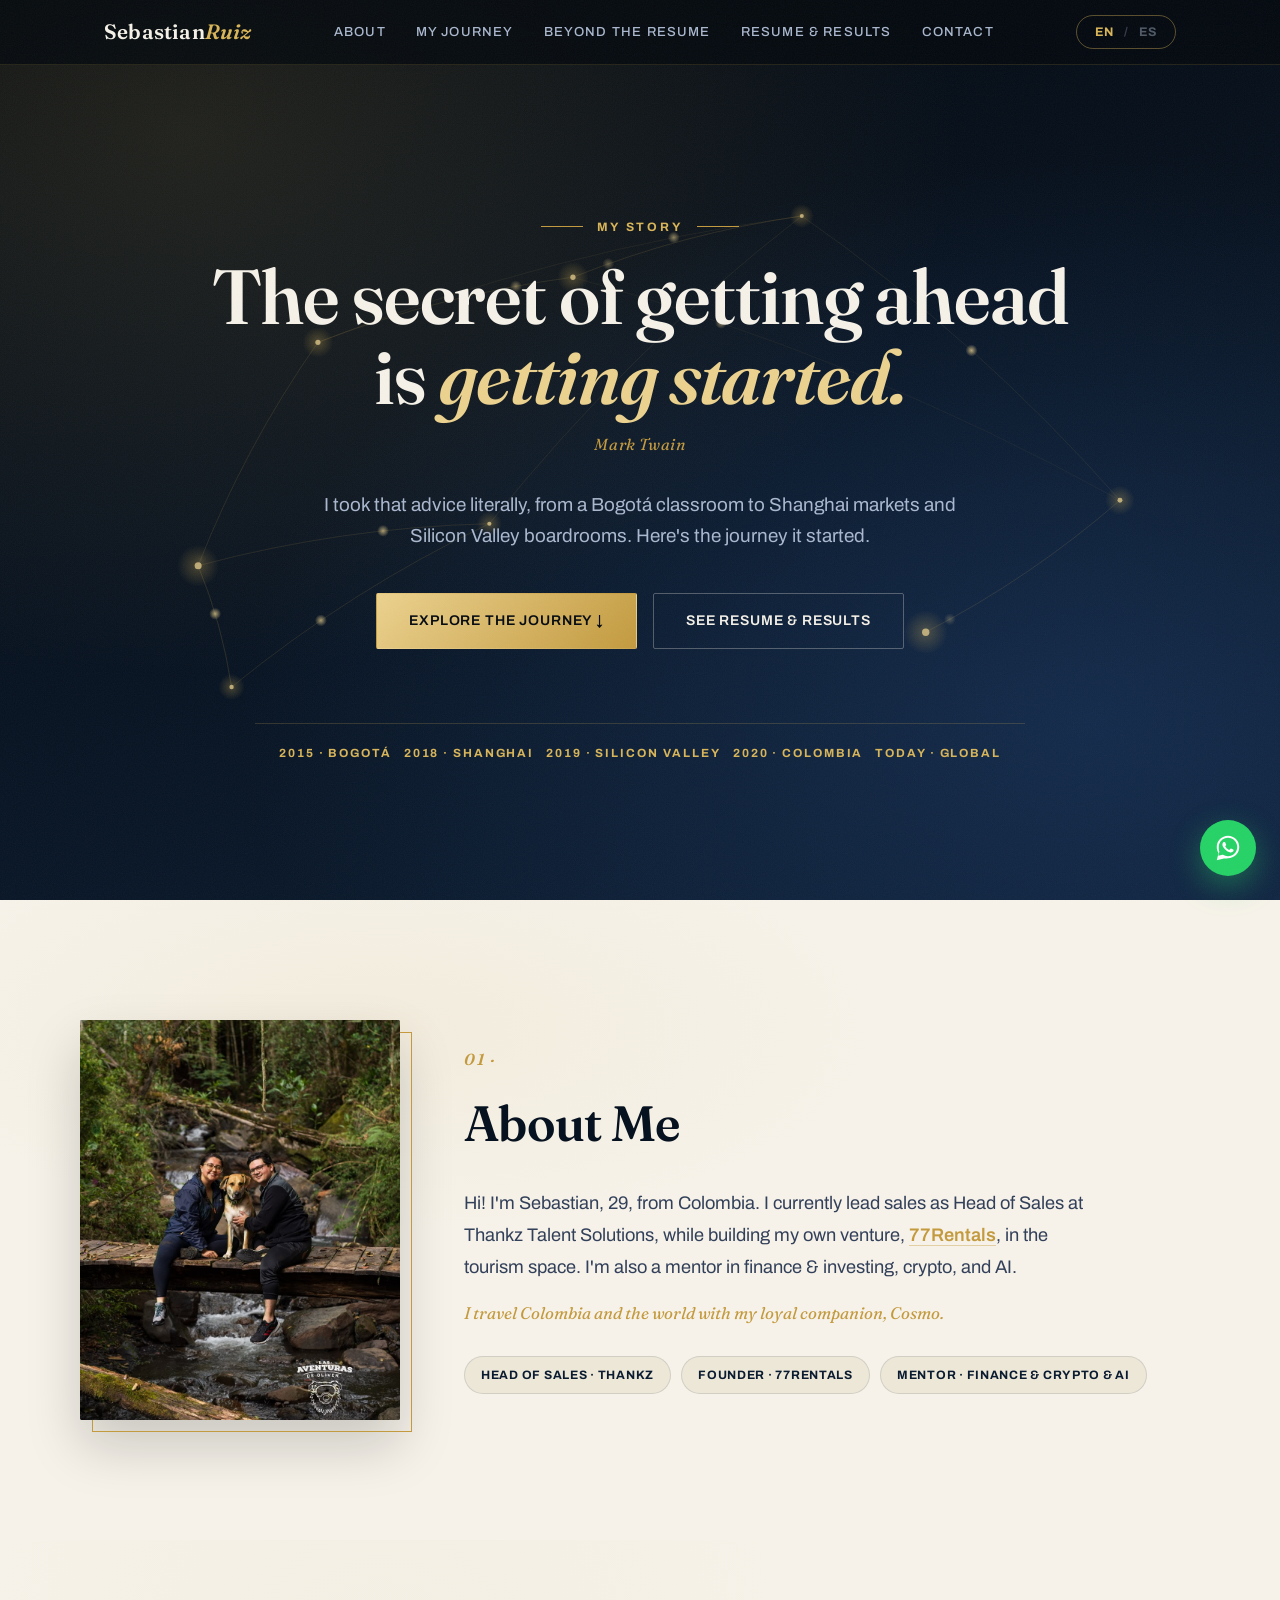
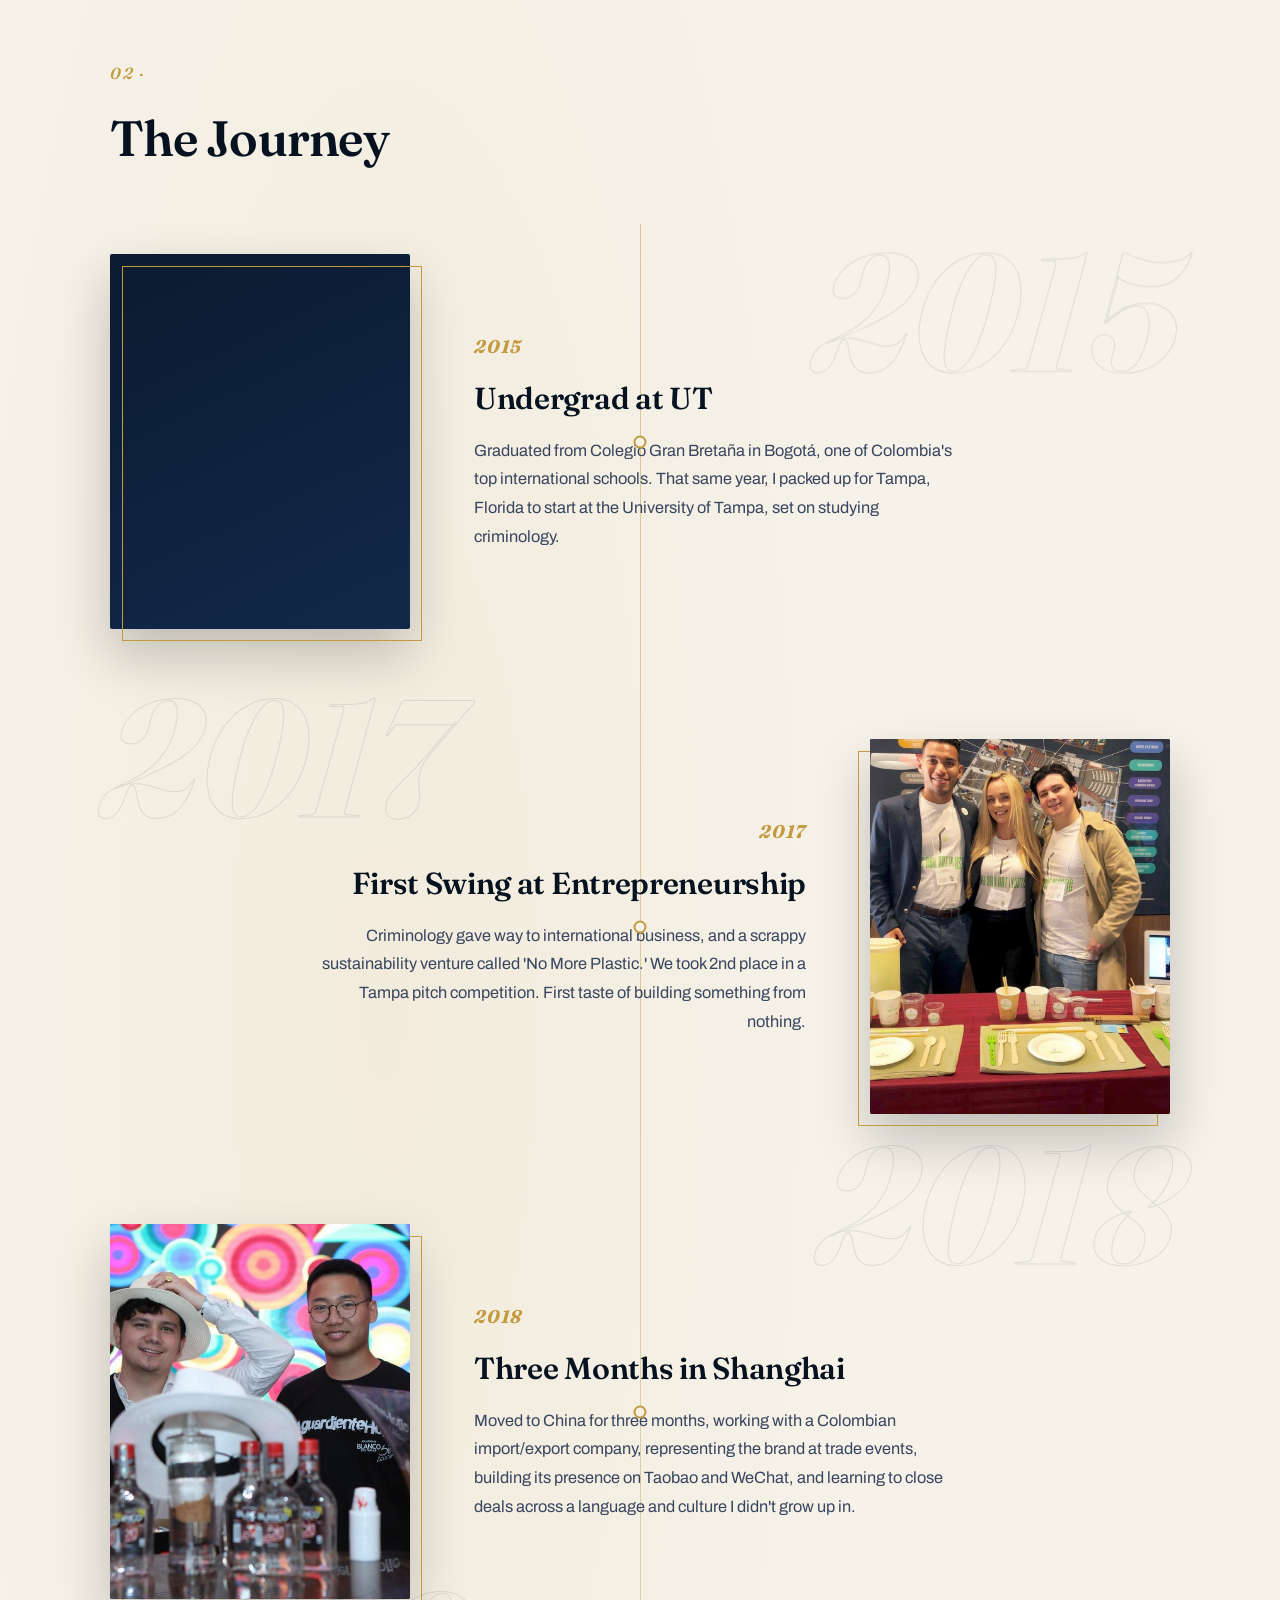
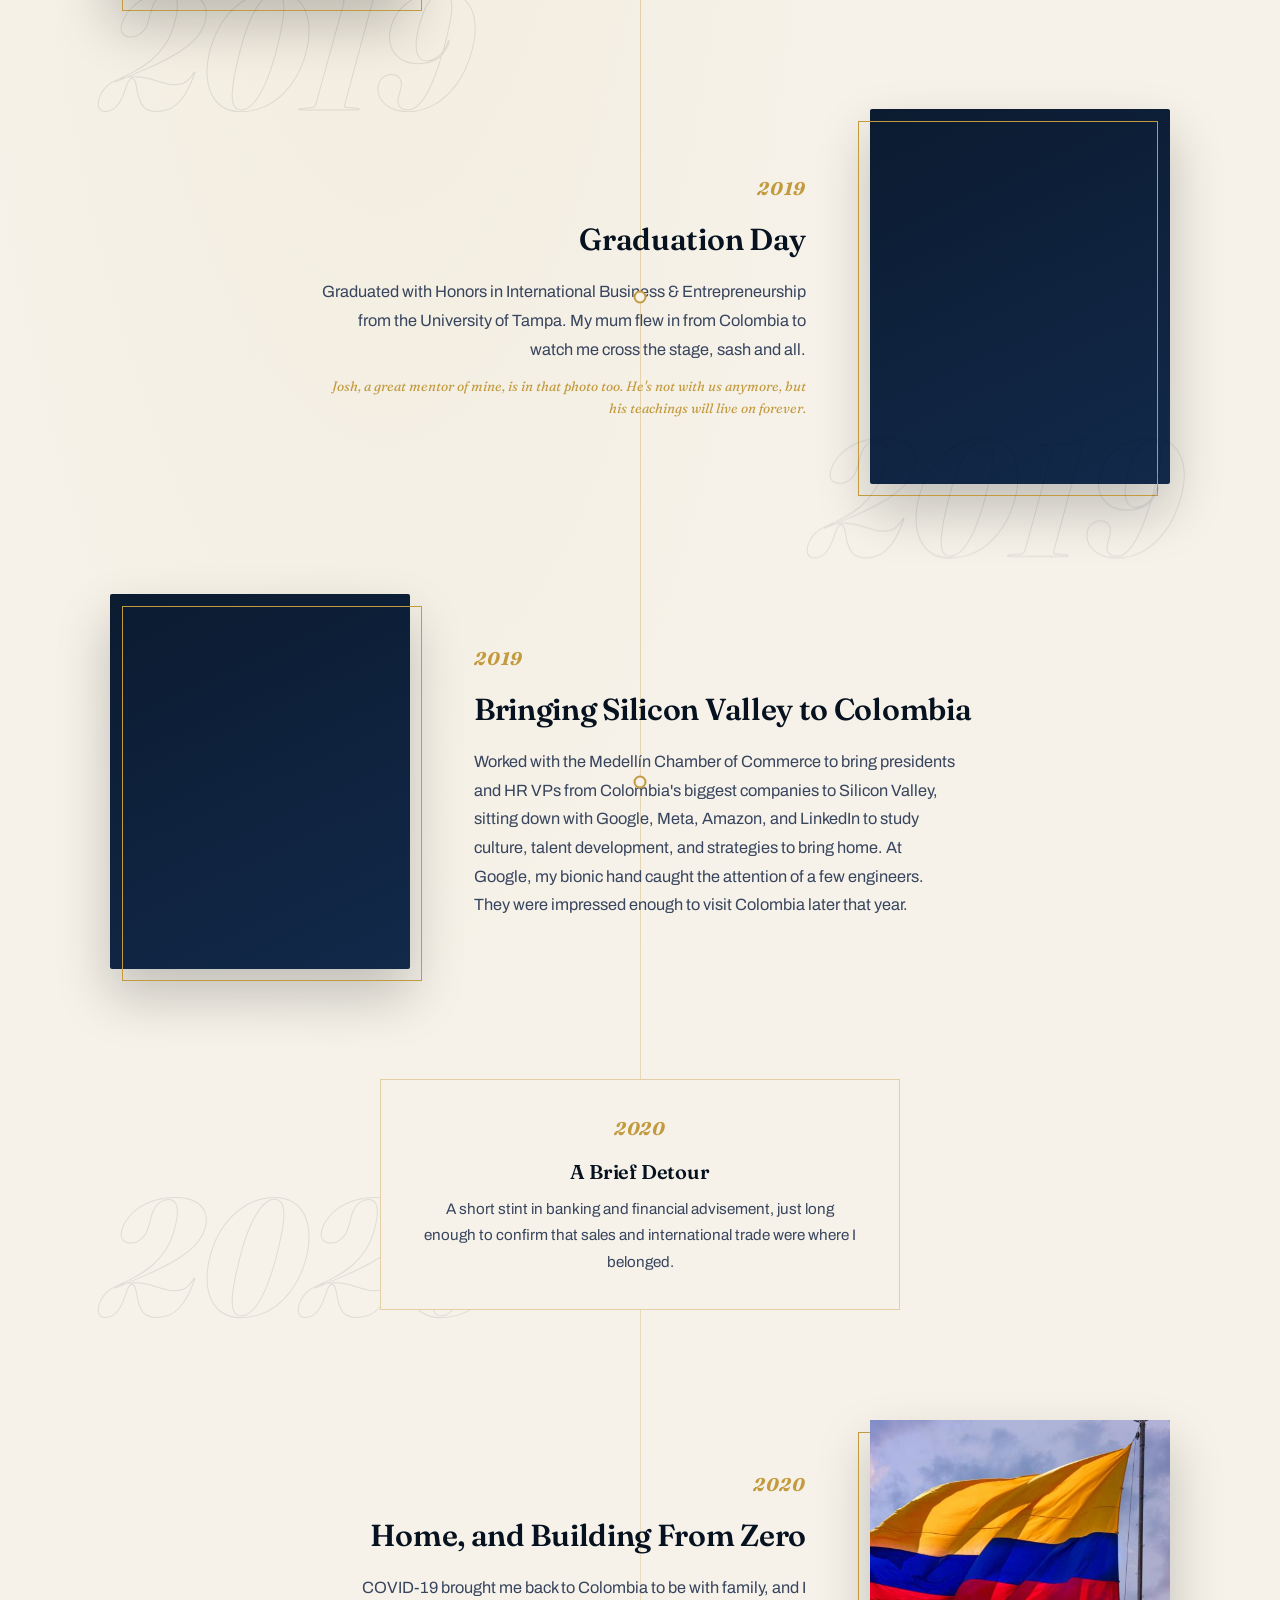
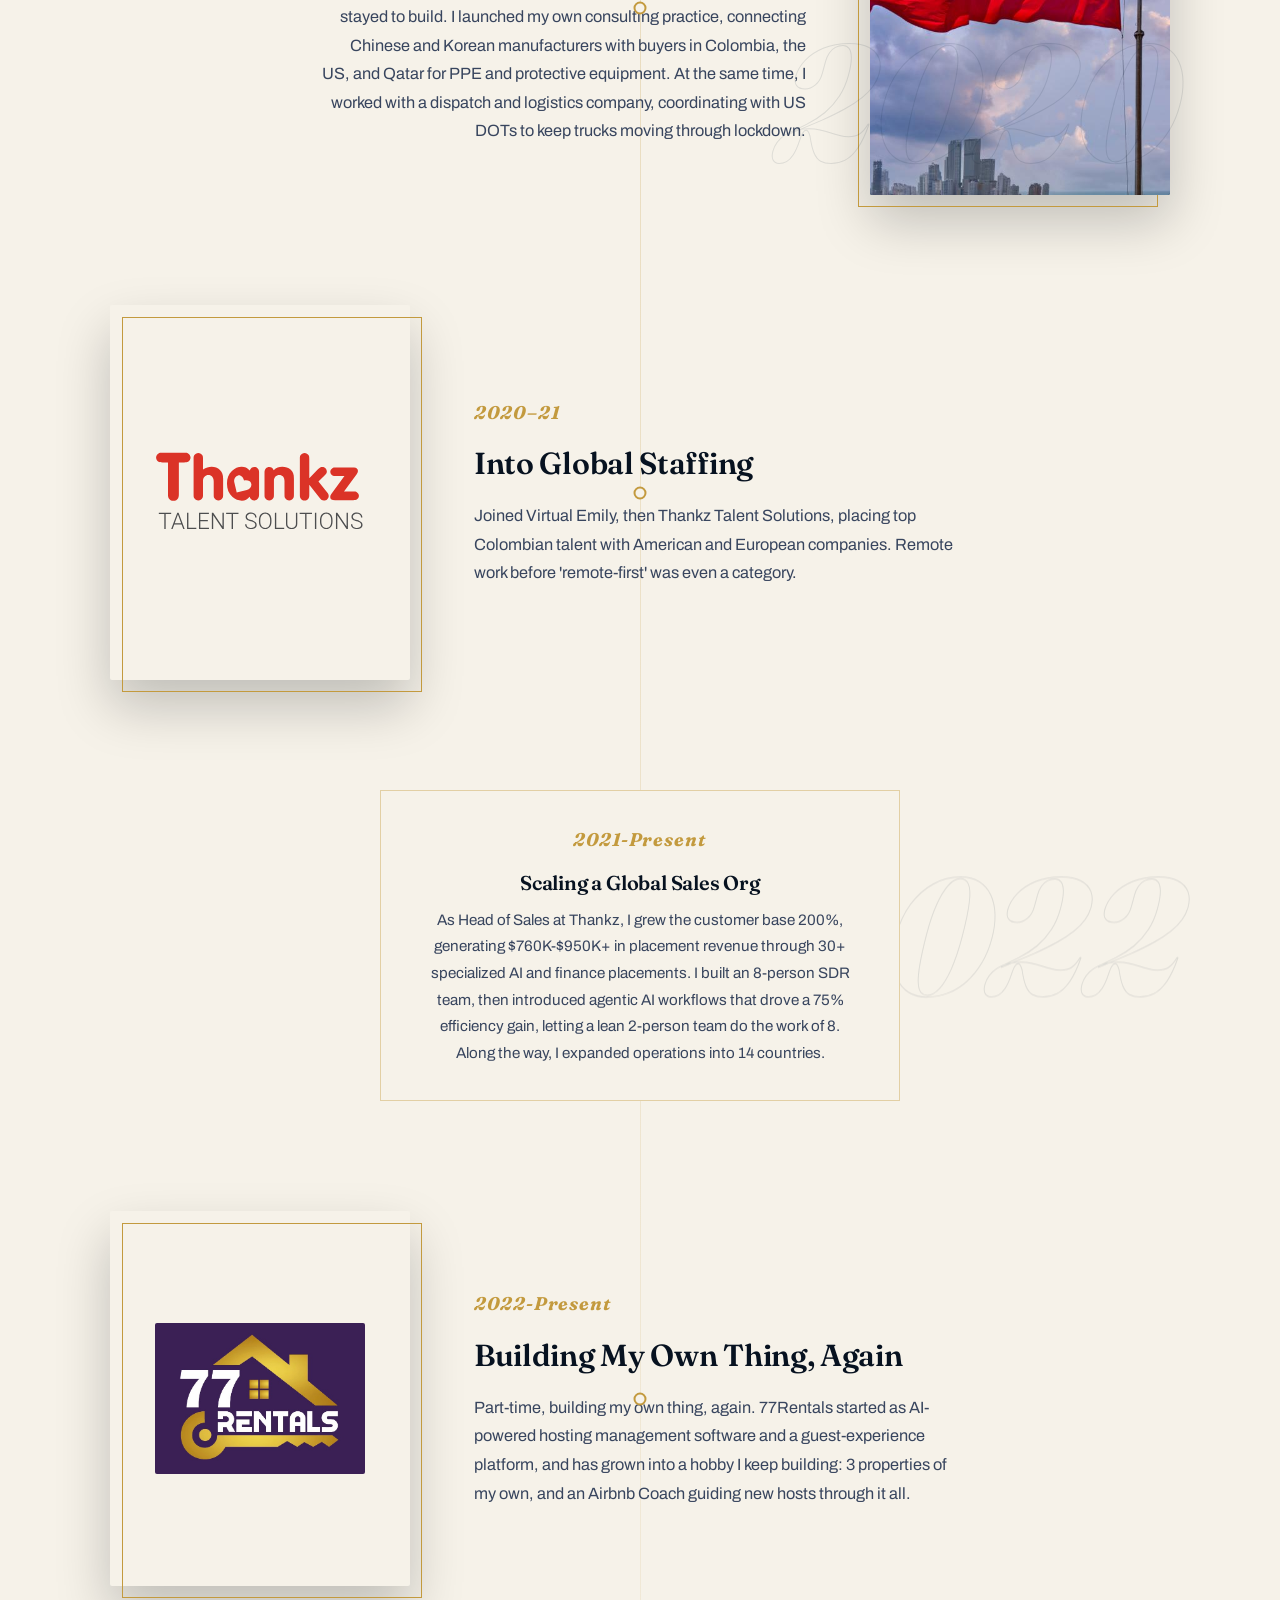
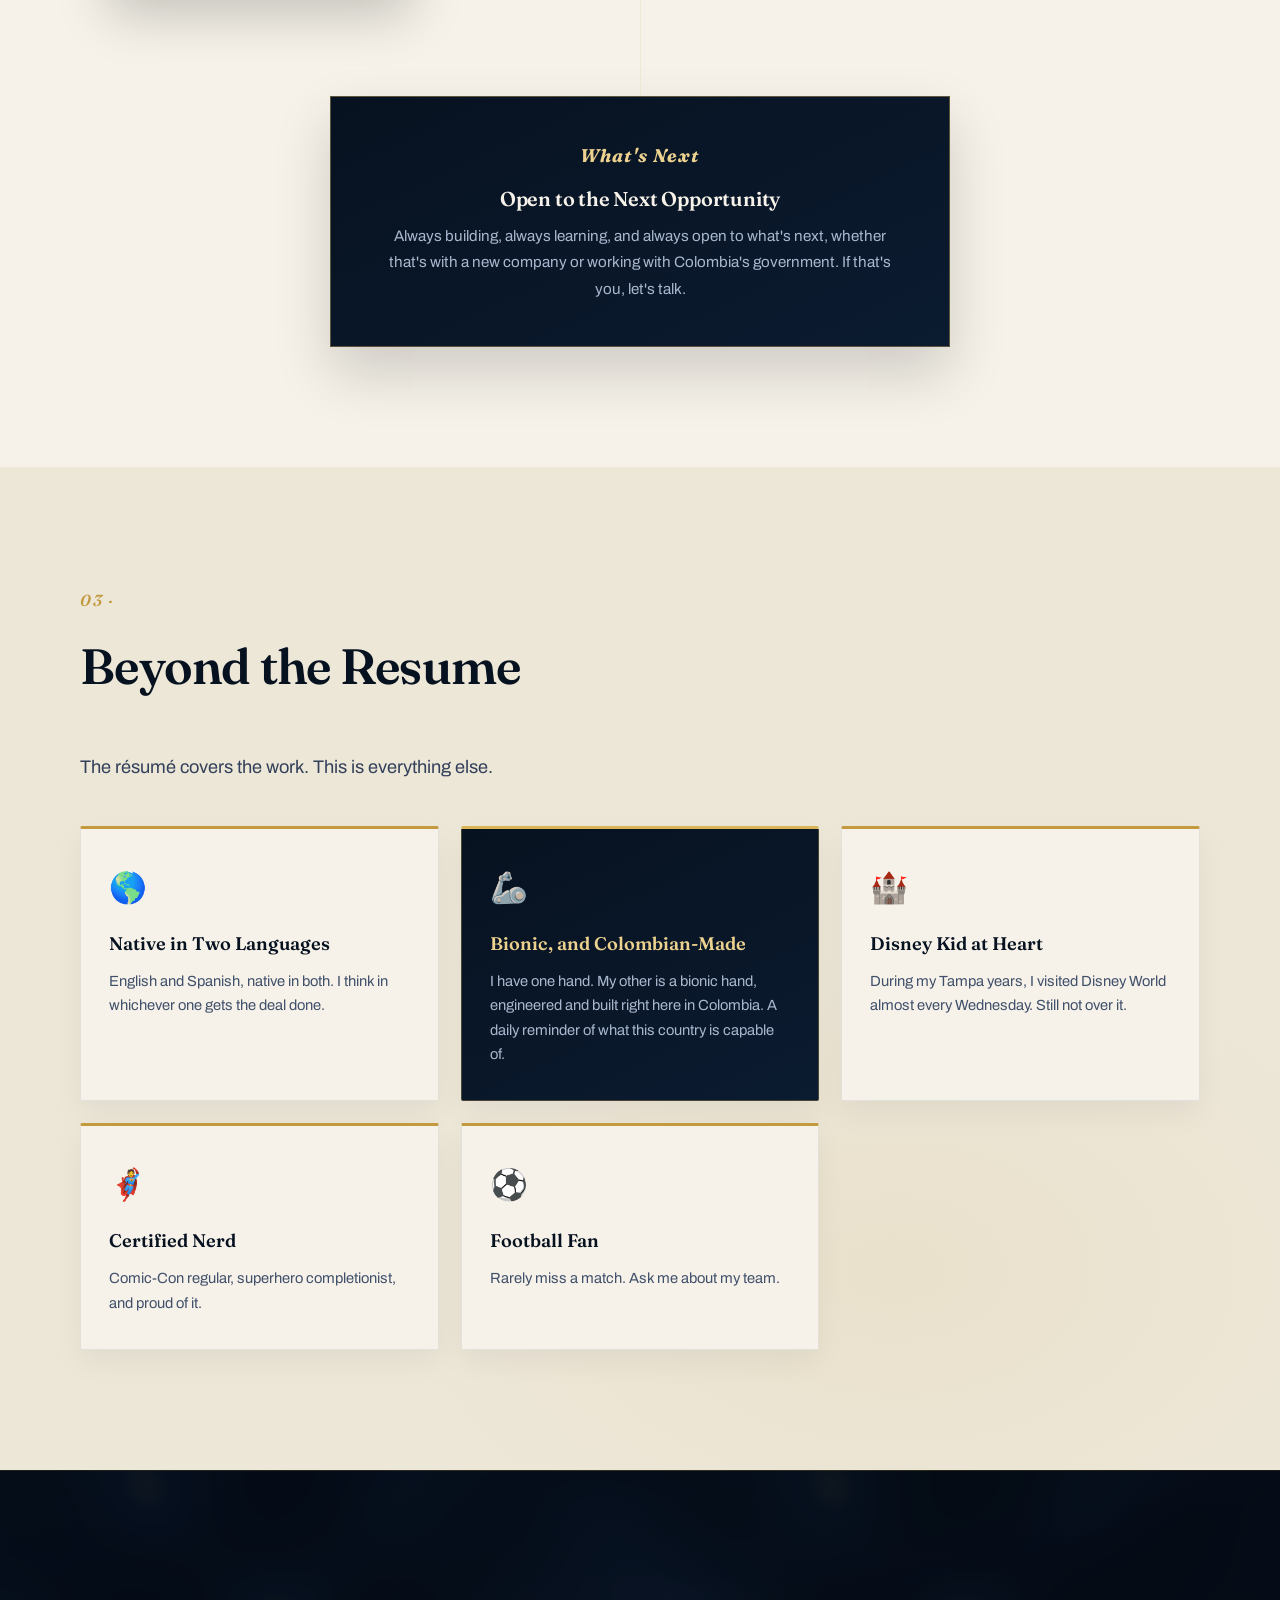
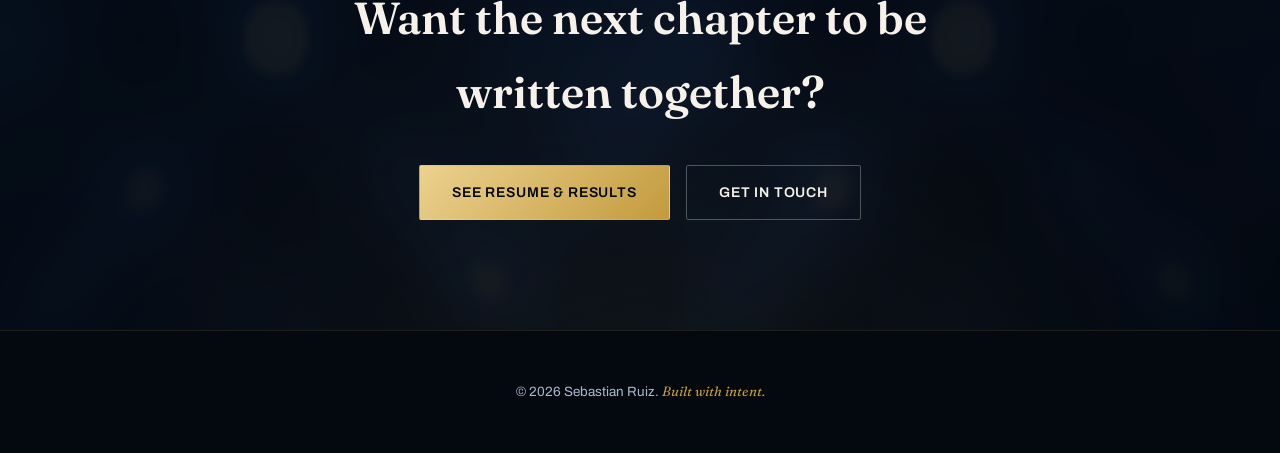
==== index.html @ 113acb45 "Initial commit: SebastianRuiz.com personal journey and CV site Bilingual (EN/ES) static site with a " ====
<!DOCTYPE html>
<html lang="en">
<head>
<meta charset="UTF-8">
<meta name="viewport" content="width=device-width, initial-scale=1.0">
<title>Sebastian Ruiz | My Journey: Bilingual Ops & Sales Director LATAM</title>
<meta name="description" content="From Bogotá to Shanghai to Silicon Valley: the personal and professional journey of Sebastian Ruiz, a bilingual (English/Spanish) sales and business development director based in Colombia. International trade consultant Colombia.">
<meta name="keywords" content="bilingual ops and sales director LATAM, international trade consultant Colombia, remote sales leader LATAM, business development director Colombia, Sebastian Ruiz journey">
<meta name="author" content="Sebastian Ruiz">
<link rel="canonical" href="https://sebastianruiz.com/">

<meta property="og:type" content="website">
<meta property="og:title" content="Sebastian Ruiz | My Journey">
<meta property="og:description" content="From a Bogotá classroom to Silicon Valley boardrooms. The story behind the resume.">
<meta property="og:url" content="https://sebastianruiz.com/">
<meta property="og:image" content="https://sebastianruiz.com/assets/og-image.jpg">
<meta name="twitter:card" content="summary_large_image">

<link rel="icon" type="image/svg+xml" href="assets/favicon.svg">
<link rel="preconnect" href="https://fonts.googleapis.com">
<link rel="preconnect" href="https://fonts.gstatic.com" crossorigin>
<link href="https://fonts.googleapis.com/css2?family=Archivo:wght@400;500;600;700&family=Fraunces:ital,opsz,wght@0,9..144,400..700;1,9..144,400..700&display=swap" rel="stylesheet">
<link rel="stylesheet" href="css/style.css">

<script type="application/ld+json">
{
  "@context": "https://schema.org",
  "@type": "Person",
  "name": "Sebastian Ruiz",
  "jobTitle": "Head of Sales / Bilingual Business Development Director",
  "url": "https://sebastianruiz.com",
  "email": "mailto:sebastianrmconsulting@gmail.com",
  "sameAs": ["https://www.linkedin.com/in/juansruiz11/"],
  "address": {"@type": "PostalAddress", "addressCountry": "Colombia"},
  "knowsLanguage": ["English", "Spanish"]
}
</script>
</head>
<body class="journey-page">

<!-- ===== NAV ===== -->
<header class="nav" id="nav">
  <div class="nav-inner">
    <a href="index.html" class="nav-logo">Sebastian<span>Ruiz</span></a>
    <nav class="nav-links" id="navLinks">
      <a href="#about" data-en="About" data-es="Sobre Mí">About</a>
      <a href="#journey" data-en="My Journey" data-es="Mi Historia">My Journey</a>
      <a href="#beyond" data-en="Beyond the Resume" data-es="Más Allá del CV">Beyond the Resume</a>
      <a href="resume.html" data-en="Resume &amp; Results" data-es="CV y Resultados">Resume &amp; Results</a>
      <a href="resume.html#contact" data-en="Contact" data-es="Contacto">Contact</a>
    </nav>
    <div class="nav-actions">
      <button class="lang-toggle" id="langToggle" aria-label="Toggle language">
        <span class="lang-option active" data-lang="en">EN</span>
        <span class="lang-sep">/</span>
        <span class="lang-option" data-lang="es">ES</span>
      </button>
      <button class="hamburger" id="hamburger" aria-label="Menu"><span></span><span></span><span></span></button>
    </div>
  </div>
</header>

<!-- ===== HERO ===== -->
<section class="journey-hero" id="top">
  <canvas id="heroCanvas" class="journey-hero-canvas" aria-hidden="true"></canvas>
  <div class="journey-hero-inner">
    <p class="eyebrow reveal" data-en="My Story" data-es="Mi Historia">My Story</p>
    <h1 class="reveal">
      <span data-en="The secret of getting ahead is &lt;em&gt;getting started.&lt;/em&gt;" data-es="El secreto para salir adelante es &lt;em&gt;empezar.&lt;/em&gt;">The secret of getting ahead is <em>getting started.</em></span>
    </h1>
    <p class="journey-hero-quote-attr reveal" data-en="Mark Twain" data-es="Mark Twain">Mark Twain</p>
    <p class="journey-hero-sub reveal" data-en="I took that advice literally, from a Bogotá classroom to Shanghai markets and Silicon Valley boardrooms. Here's the journey it started." data-es="Tomé ese consejo al pie de la letra, desde un salón de clases en Bogotá hasta los mercados de Shanghái y las salas de juntas en Silicon Valley. Esta es la historia que comenzó.">I took that advice literally, from a Bogotá classroom to Shanghai markets and Silicon Valley boardrooms. Here's the journey it started.</p>
    <div class="journey-hero-ctas reveal">
      <a href="#journey" class="btn btn-primary" data-en="Explore the Journey ↓" data-es="Explorar la Historia ↓">Explore the Journey ↓</a>
      <a href="resume.html" class="btn btn-outline" data-en="See Resume &amp; Results" data-es="Ver CV y Resultados">See Resume &amp; Results</a>
    </div>
  </div>
  <div class="journey-hero-strip reveal">
    <span>2015 · Bogotá</span><span>2018 · Shanghai</span><span>2019 · Silicon Valley</span><span>2020 · Colombia</span><span data-en="Today · Global" data-es="Hoy · Global">Today · Global</span>
  </div>
</section>

<!-- ===== ABOUT ===== -->
<section class="section about-section" id="about">
  <div class="section-inner about-inner">
    <div class="about-photo reveal">
      <img src="assets/seb-cosmo.jpg" alt="Sebastian and his dog Cosmo on a hike in Colombia" loading="lazy">
    </div>
    <div class="about-content reveal">
      <span class="section-num">01</span>
      <h2 data-en="About Me" data-es="Sobre Mí">About Me</h2>
      <p class="about-text" data-en="Hi! I'm Sebastian, 29, from Colombia. I currently lead sales as Head of Sales at Thankz Talent Solutions, while building my own venture, &lt;a href=&quot;https://www.77rentals.com&quot; target=&quot;_blank&quot; rel=&quot;noopener&quot; class=&quot;about-link&quot;&gt;77Rentals&lt;/a&gt;, in the tourism space. I'm also a mentor in finance &amp; investing, crypto, and AI." data-es="¡Hola! Soy Sebastian, 29 años, de Colombia. Actualmente lidero ventas como Head of Sales en Thankz Talent Solutions, mientras construyo mi propio emprendimiento, &lt;a href=&quot;https://www.77rentals.com&quot; target=&quot;_blank&quot; rel=&quot;noopener&quot; class=&quot;about-link&quot;&gt;77Rentals&lt;/a&gt;, en el sector turístico. También soy mentor en finanzas e inversión, cripto e IA.">Hi! I'm Sebastian, 29, from Colombia. I currently lead sales as Head of Sales at Thankz Talent Solutions, while building my own venture, <a href="https://www.77rentals.com" target="_blank" rel="noopener" class="about-link">77Rentals</a>, in the tourism space. I'm also a mentor in finance &amp; investing, crypto, and AI.</p>
      <p class="about-caption" data-en="I travel Colombia and the world with my loyal companion, Cosmo." data-es="Recorro Colombia y el mundo junto a mi fiel compañero, Cosmo.">I travel Colombia and the world with my loyal companion, Cosmo.</p>
      <div class="about-tags">
        <span data-en="Head of Sales · Thankz" data-es="Head of Sales · Thankz">Head of Sales · Thankz</span>
        <span data-en="Founder · 77Rentals" data-es="Fundador · 77Rentals">Founder · 77Rentals</span>
        <span data-en="Mentor · Finance &amp; Crypto &amp; AI" data-es="Mentor · Finanzas y Cripto e IA">Mentor · Finance &amp; Crypto &amp; AI</span>
      </div>
    </div>
  </div>
</section>

<!-- ===== JOURNEY TIMELINE ===== -->
<section class="section journey-section" id="journey">
  <div class="section-inner">
    <span class="section-num">02</span>
    <h2 data-en="The Journey" data-es="La Historia">The Journey</h2>

    <div class="journey-timeline">

      <div class="journey-item reveal">
        <div class="journey-photo photo-flip" data-count="2">
          <img src="assets/seb-ut-campus.jpg" alt="Henry B. Plant Hall at the University of Tampa" loading="lazy">
          <img src="assets/ut-logo.png" alt="The University of Tampa logo" loading="lazy" class="logo-img">
        </div>
        <div class="journey-content">
          <span class="journey-year">2015</span>
          <h3 data-en="Undergrad at UT" data-es="Pregrado en UT">Undergrad at UT</h3>
          <p data-en="Graduated from Colegio Gran Bretaña in Bogotá, one of Colombia's top international schools. That same year, I packed up for Tampa, Florida to start at the University of Tampa, set on studying criminology." data-es="Me gradué del Colegio Gran Bretaña en Bogotá, uno de los mejores colegios internacionales de Colombia. Ese mismo año, empaqué maletas hacia Tampa, Florida para empezar en la Universidad de Tampa, decidido a estudiar criminología.">Graduated from Colegio Gran Bretaña in Bogotá, one of Colombia's top international schools. That same year, I packed up for Tampa, Florida to start at the University of Tampa, set on studying criminology.</p>
        </div>
      </div>

      <div class="journey-item flip reveal">
        <div class="journey-photo"><img src="assets/seb-noplastic.jpg" alt="Sebastian pitching No More Plastic at a Tampa competition, 2017" loading="lazy"></div>
        <div class="journey-content">
          <span class="journey-year">2017</span>
          <h3 data-en="First Swing at Entrepreneurship" data-es="Mi Primer Intento como Emprendedor">First Swing at Entrepreneurship</h3>
          <p data-en="Criminology gave way to international business, and a scrappy sustainability venture called 'No More Plastic.' We took 2nd place in a Tampa pitch competition. First taste of building something from nothing." data-es="La criminología le dio paso a los negocios internacionales, y a un emprendimiento de sostenibilidad llamado 'No More Plastic.' Ganamos el segundo lugar en una competencia de pitch en Tampa. Mi primer sabor de construir algo desde cero.">Criminology gave way to international business, and a scrappy sustainability venture called 'No More Plastic.' We took 2nd place in a Tampa pitch competition. First taste of building something from nothing.</p>
        </div>
      </div>

      <div class="journey-item reveal">
        <div class="journey-photo"><img src="assets/seb-china.jpg" alt="Sebastian at a Colombian embassy event in Shanghai, 2018" loading="lazy"></div>
        <div class="journey-content">
          <span class="journey-year">2018</span>
          <h3 data-en="Three Months in Shanghai" data-es="Tres Meses en Shanghái">Three Months in Shanghai</h3>
          <p data-en="Moved to China for three months, working with a Colombian import/export company, representing the brand at trade events, building its presence on Taobao and WeChat, and learning to close deals across a language and culture I didn't grow up in." data-es="Me mudé a China por tres meses, trabajando con una empresa colombiana de importación/exportación, representando la marca en eventos comerciales, construyendo su presencia en Taobao y WeChat, y aprendiendo a cerrar negocios en un idioma y cultura que no eran los míos.">Moved to China for three months, working with a Colombian import/export company, representing the brand at trade events, building its presence on Taobao and WeChat, and learning to close deals across a language and culture I didn't grow up in.</p>
        </div>
      </div>

      <div class="journey-item flip reveal">
        <div class="journey-photo photo-flip" data-count="3">
          <img src="assets/seb-grad-stage.jpg" alt="Sebastian receiving his diploma on stage at the University of Tampa commencement, 2019" loading="lazy">
          <img src="assets/seb-graduation.jpg" alt="Sebastian graduating with honors from the University of Tampa's Sykes College of Business, 2019" loading="lazy">
          <img src="assets/seb-ut-family.jpg" alt="Sebastian with his family at his graduation from the University of Tampa, 2019" loading="lazy">
        </div>
        <div class="journey-content">
          <span class="journey-year">2019</span>
          <h3 data-en="Graduation Day" data-es="Día de Graduación">Graduation Day</h3>
          <p data-en="Graduated with Honors in International Business &amp; Entrepreneurship from the University of Tampa. My mum flew in from Colombia to watch me cross the stage, sash and all." data-es="Me gradué con honores en Negocios Internacionales y Emprendimiento de la Universidad de Tampa. Mi mamá voló desde Colombia para verme cruzar el escenario, banda incluida.">Graduated with Honors in International Business &amp; Entrepreneurship from the University of Tampa. My mum flew in from Colombia to watch me cross the stage, sash and all.</p>
          <p class="journey-tribute" data-en="Josh, a great mentor of mine, is in that photo too. He's not with us anymore, but his teachings will live on forever." data-es="Josh, un gran mentor para mí, también está en esa foto. Ya no está con nosotros, pero sus enseñanzas vivirán para siempre.">Josh, a great mentor of mine, is in that photo too. He's not with us anymore, but his teachings will live on forever.</p>
        </div>
      </div>

      <div class="journey-item reveal">
        <div class="journey-photo photo-flip" data-count="3">
          <img src="assets/seb-google.jpg" alt="Sebastian at Google's Silicon Valley campus with the Colombian Executive Committee" loading="lazy">
          <img src="assets/seb-dinner.jpg" alt="Dinner with the Colombian Executive Committee during the Silicon Valley mission" loading="lazy" style="object-position: right center;">
          <img src="assets/seb-linkedin.jpg" alt="Sebastian at LinkedIn's Silicon Valley campus with the Colombian Executive Committee" loading="lazy">
        </div>
        <div class="journey-content">
          <span class="journey-year">2019</span>
          <h3 data-en="Bringing Silicon Valley to Colombia" data-es="Trayendo Silicon Valley a Colombia">Bringing Silicon Valley to Colombia</h3>
          <p data-en="Worked with the Medellín Chamber of Commerce to bring presidents and HR VPs from Colombia's biggest companies to Silicon Valley, sitting down with Google, Meta, Amazon, and LinkedIn to study culture, talent development, and strategies to bring home. At Google, my bionic hand caught the attention of a few engineers. They were impressed enough to visit Colombia later that year." data-es="Trabajé con la Cámara de Comercio de Medellín para llevar a presidentes y VPs de Recursos Humanos de las empresas más grandes de Colombia a Silicon Valley, reuniéndonos con Google, Meta, Amazon y LinkedIn para estudiar cultura, desarrollo de talento y estrategias para traer de vuelta a casa. En Google, mi mano biónica llamó la atención de algunos ingenieros. Quedaron tan impresionados que visitaron Colombia ese mismo año.">Worked with the Medellín Chamber of Commerce to bring presidents and HR VPs from Colombia's biggest companies to Silicon Valley, sitting down with Google, Meta, Amazon, and LinkedIn to study culture, talent development, and strategies to bring home. At Google, my bionic hand caught the attention of a few engineers. They were impressed enough to visit Colombia later that year.</p>
        </div>
      </div>

      <div class="journey-item minor reveal">
        <div class="journey-content">
          <span class="journey-year">2020</span>
          <h3 data-en="A Brief Detour" data-es="Un Breve Desvío">A Brief Detour</h3>
          <p data-en="A short stint in banking and financial advisement, just long enough to confirm that sales and international trade were where I belonged." data-es="Un breve paso por la banca y la asesoría financiera, lo suficiente para confirmar que las ventas y el comercio internacional eran mi verdadero lugar.">A short stint in banking and financial advisement, just long enough to confirm that sales and international trade were where I belonged.</p>
        </div>
      </div>

      <div class="journey-item flip reveal">
        <div class="journey-photo"><img src="assets/seb-colombia-flag.jpg" alt="The Colombian flag flying over Cartagena's skyline" loading="lazy"></div>
        <div class="journey-content">
          <span class="journey-year">2020</span>
          <h3 data-en="Home, and Building From Zero" data-es="De Vuelta a Casa, Construyendo Desde Cero">Home, and Building From Zero</h3>
          <p data-en="COVID-19 brought me back to Colombia to be with family, and I stayed to build. I launched my own consulting practice, connecting Chinese and Korean manufacturers with buyers in Colombia, the US, and Qatar for PPE and protective equipment. At the same time, I worked with a dispatch and logistics company, coordinating with US DOTs to keep trucks moving through lockdown." data-es="El COVID-19 me trajo de vuelta a Colombia para estar con mi familia, y me quedé a construir. Lancé mi propia consultoría, conectando fabricantes chinos y coreanos con compradores en Colombia, EE. UU. y Qatar para equipo de protección personal. Al mismo tiempo, trabajé con una empresa de despacho y logística, coordinando con los DOT de EE. UU. para mantener los camiones en movimiento durante el confinamiento.">COVID-19 brought me back to Colombia to be with family, and I stayed to build. I launched my own consulting practice, connecting Chinese and Korean manufacturers with buyers in Colombia, the US, and Qatar for PPE and protective equipment. At the same time, I worked with a dispatch and logistics company, coordinating with US DOTs to keep trucks moving through lockdown.</p>
        </div>
      </div>

      <div class="journey-item reveal">
        <div class="journey-photo logo-card"><img src="assets/thankz-logo.svg" alt="Thankz Talent Solutions logo" loading="lazy"></div>
        <div class="journey-content">
          <span class="journey-year">2020–21</span>
          <h3 data-en="Into Global Staffing" data-es="Hacia el Staffing Global">Into Global Staffing</h3>
          <p data-en="Joined Virtual Emily, then Thankz Talent Solutions, placing top Colombian talent with American and European companies. Remote work before 'remote-first' was even a category." data-es="Me uní a Virtual Emily, y luego a Thankz Talent Solutions, colocando el mejor talento colombiano en empresas de EE. UU. y Europa. Trabajo remoto antes de que 'remote-first' fuera siquiera una categoría.">Joined Virtual Emily, then Thankz Talent Solutions, placing top Colombian talent with American and European companies. Remote work before 'remote-first' was even a category.</p>
        </div>
      </div>

      <div class="journey-item minor reveal">
        <div class="journey-content">
          <span class="journey-year">2021-<span data-en="Present" data-es="Presente">Present</span></span>
          <h3 data-en="Scaling a Global Sales Org" data-es="Escalando una Organización de Ventas Global">Scaling a Global Sales Org</h3>
          <p data-en="As Head of Sales at Thankz, I grew the customer base 200%, generating $760K-$950K+ in placement revenue through 30+ specialized AI and finance placements. I built an 8-person SDR team, then introduced agentic AI workflows that drove a 75% efficiency gain, letting a lean 2-person team do the work of 8. Along the way, I expanded operations into 14 countries." data-es="Como Head of Sales en Thankz, hice crecer la base de clientes 200%, generando entre $760K y $950K+ en ingresos por colocaciones mediante más de 30 colocaciones especializadas en IA y finanzas. Formé un equipo de 8 SDRs, y luego introduje flujos de trabajo con IA agente que generaron un 75% de eficiencia, permitiendo que un equipo ágil de 2 personas hiciera el trabajo de 8. En el camino, expandí operaciones a 14 países.">As Head of Sales at Thankz, I grew the customer base 200%, generating $760K-$950K+ in placement revenue through 30+ specialized AI and finance placements. I built an 8-person SDR team, then introduced agentic AI workflows that drove a 75% efficiency gain, letting a lean 2-person team do the work of 8. Along the way, I expanded operations into 14 countries.</p>
        </div>
      </div>

      <div class="journey-item reveal">
        <div class="journey-photo logo-card"><img src="assets/77rentals-logo.jpg" alt="77Rentals logo" loading="lazy"></div>
        <div class="journey-content">
          <span class="journey-year">2022-<span data-en="Present" data-es="Presente">Present</span></span>
          <h3 data-en="Building My Own Thing, Again" data-es="Construyendo lo Mío, Otra Vez">Building My Own Thing, Again</h3>
          <p data-en="Part-time, building my own thing, again. 77Rentals started as AI-powered hosting management software and a guest-experience platform, and has grown into a hobby I keep building: 3 properties of my own, and an Airbnb Coach guiding new hosts through it all." data-es="A tiempo parcial, construyendo lo mío otra vez. 77Rentals empezó como software de gestión de hospedaje impulsado por IA y una plataforma de experiencia para huéspedes, y se ha convertido en un pasatiempo que sigo construyendo: 3 propiedades propias, y como Airbnb Coach guiando a nuevos anfitriones en el camino.">Part-time, building my own thing, again. 77Rentals started as AI-powered hosting management software and a guest-experience platform, and has grown into a hobby I keep building: 3 properties of my own, and an Airbnb Coach guiding new hosts through it all.</p>
        </div>
      </div>

      <div class="journey-item minor journey-next reveal">
        <div class="journey-content">
          <span class="journey-year" data-en="What's Next" data-es="Lo Que Sigue">What's Next</span>
          <h3 data-en="Open to the Next Opportunity" data-es="Abierto a la Próxima Oportunidad">Open to the Next Opportunity</h3>
          <p data-en="Always building, always learning, and always open to what's next, whether that's with a new company or working with Colombia's government. If that's you, let's talk." data-es="Siempre construyendo, siempre aprendiendo, y siempre abierto a lo que sigue, ya sea con una nueva empresa o trabajando con el gobierno de Colombia. Si eres tú, hablemos.">Always building, always learning, and always open to what's next, whether that's with a new company or working with Colombia's government. If that's you, let's talk.</p>
        </div>
      </div>

    </div>
  </div>
</section>

<!-- ===== BEYOND THE RESUME ===== -->
<section class="section section-alt" id="beyond">
  <div class="section-inner">
    <span class="section-num">03</span>
    <h2 data-en="Beyond the Resume" data-es="Más Allá del CV">Beyond the Resume</h2>
    <p class="summary-text" data-en="The résumé covers the work. This is everything else." data-es="El CV cubre el trabajo. Esto es todo lo demás.">The résumé covers the work. This is everything else.</p>

    <div class="beyond-grid">
      <div class="beyond-card reveal">
        <span class="beyond-icon">🌎</span>
        <h3 data-en="Native in Two Languages" data-es="Nativo en Dos Idiomas">Native in Two Languages</h3>
        <p data-en="English and Spanish, native in both. I think in whichever one gets the deal done." data-es="Inglés y español, nativo en ambos. Pienso en el que sea que cierre el trato.">English and Spanish, native in both. I think in whichever one gets the deal done.</p>
      </div>
      <div class="beyond-card beyond-highlight reveal">
        <span class="beyond-icon">🦾</span>
        <h3 data-en="Bionic, and Colombian-Made" data-es="Biónico, y Hecho en Colombia">Bionic, and Colombian-Made</h3>
        <p data-en="I have one hand. My other is a bionic hand, engineered and built right here in Colombia. A daily reminder of what this country is capable of." data-es="Tengo una sola mano. La otra es una mano biónica, diseñada y construida aquí mismo en Colombia. Un recordatorio diario de lo que este país es capaz de hacer.">I have one hand. My other is a bionic hand, engineered and built right here in Colombia. A daily reminder of what this country is capable of.</p>
      </div>
      <div class="beyond-card reveal">
        <span class="beyond-icon">🏰</span>
        <h3 data-en="Disney Kid at Heart" data-es="Un Niño de Disney de Corazón">Disney Kid at Heart</h3>
        <p data-en="During my Tampa years, I visited Disney World almost every Wednesday. Still not over it." data-es="Durante mis años en Tampa, visitaba Disney World casi todos los miércoles. Todavía no lo supero.">During my Tampa years, I visited Disney World almost every Wednesday. Still not over it.</p>
      </div>
      <div class="beyond-card reveal">
        <span class="beyond-icon">🦸</span>
        <h3 data-en="Certified Nerd" data-es="Nerd Certificado">Certified Nerd</h3>
        <p data-en="Comic-Con regular, superhero completionist, and proud of it." data-es="Asistente frecuente a Comic-Con, coleccionista de superhéroes, y orgulloso de serlo.">Comic-Con regular, superhero completionist, and proud of it.</p>
      </div>
      <div class="beyond-card reveal">
        <span class="beyond-icon">⚽</span>
        <h3 data-en="Football Fan" data-es="Fanático del Fútbol">Football Fan</h3>
        <p data-en="Rarely miss a match. Ask me about my team." data-es="Rara vez me pierdo un partido. Pregúntame por mi equipo.">Rarely miss a match. Ask me about my team.</p>
      </div>
    </div>
  </div>
</section>

<!-- ===== CTA ===== -->
<section class="journey-cta">
  <canvas class="shader-canvas journey-cta-canvas" aria-hidden="true"></canvas>
  <div class="section-inner journey-cta-inner">
    <h2 data-en="Want the next chapter to be written together?" data-es="¿Quieres que escribamos juntos el próximo capítulo?">Want the next chapter to be written together?</h2>
    <div class="journey-hero-ctas">
      <a href="resume.html" class="btn btn-primary" data-en="See Resume &amp; Results" data-es="Ver CV y Resultados">See Resume &amp; Results</a>
      <a href="resume.html#contact" class="btn btn-outline" data-en="Get in Touch" data-es="Ponte en Contacto">Get in Touch</a>
    </div>
  </div>
</section>

<footer class="footer">
  <p>&copy; 2026 Sebastian Ruiz. <span data-en="Built with intent." data-es="Construido con intención.">Built with intent.</span></p>
</footer>

<!-- WhatsApp floating bubble -->
<a href="https://wa.me/573502053147" class="whatsapp-bubble" target="_blank" rel="noopener" aria-label="Chat on WhatsApp">
  <svg viewBox="0 0 32 32" width="30" height="30" fill="currentColor"><path d="M16.001 3C9.373 3 4 8.373 4 15c0 2.394.7 4.623 1.908 6.497L4 29l7.706-1.867A11.94 11.94 0 0 0 16.001 27C22.63 27 28 21.627 28 15S22.63 3 16.001 3Zm0 21.818c-1.98 0-3.822-.55-5.397-1.505l-.387-.23-4.573 1.108 1.223-4.457-.252-.396A9.77 9.77 0 0 1 6.182 15c0-5.415 4.404-9.818 9.819-9.818S25.818 9.585 25.818 15 21.416 24.818 16.001 24.818Zm5.373-7.34c-.294-.147-1.74-.858-2.01-.956-.27-.098-.467-.147-.663.147-.196.294-.76.956-.932 1.152-.171.196-.343.22-.637.073-.294-.147-1.24-.457-2.362-1.457-.873-.779-1.463-1.742-1.635-2.036-.171-.294-.018-.453.129-.6.132-.132.294-.343.441-.514.147-.171.196-.294.294-.49.098-.196.049-.368-.024-.514-.073-.147-.663-1.598-.908-2.188-.239-.575-.482-.497-.663-.506l-.564-.01c-.196 0-.514.073-.784.368-.27.294-1.03 1.007-1.03 2.457 0 1.45 1.055 2.85 1.202 3.046.147.196 2.077 3.17 5.033 4.444.703.303 1.251.484 1.679.62.706.224 1.348.192 1.856.117.566-.085 1.74-.712 1.985-1.4.245-.688.245-1.278.171-1.4-.073-.122-.269-.196-.563-.343Z"/></svg>
</a>

<script src="js/network-bg.js"></script>
<script src="js/shader-bg.js"></script>
<script src="js/main.js"></script>
</body>
</html>
---- css/style.css ----
/* ============================================================
   SEBASTIAN RUIZ: luxury editorial
   Ink navy · champagne gold · warm paper
   ============================================================ */

:root {
  --ink-950: #04090f;
  --ink-900: #071220;
  --ink-800: #0b1b30;
  --ink-700: #12294a;
  --ink-600: #1b3a66;
  --navy-950: var(--ink-950);
  --navy-900: var(--ink-900);
  --navy-800: var(--ink-800);
  --navy-700: var(--ink-700);
  --navy-600: var(--ink-600);
  --gold-500: #c39a3e;
  --gold-400: #d9b558;
  --gold-300: #ecd28e;
  --gold-glow: rgba(217, 181, 88, 0.35);
  --paper: #f6f2e9;
  --paper-dim: #ede7d8;
  --ivory: var(--paper);
  --ivory-dim: var(--paper-dim);
  --text-soft: #aab8cf;
  --text-body: #2c374a;
  --font-display: "Fraunces", Georgia, serif;
  --font-body: "Archivo", -apple-system, "Segoe UI", sans-serif;
  --max-w: 1120px;
  --ease-out: cubic-bezier(0.22, 1, 0.36, 1);
}

* { box-sizing: border-box; }
html { scroll-behavior: smooth; }
body {
  margin: 0;
  font-family: var(--font-body);
  background: var(--paper);
  color: var(--ink-900);
  line-height: 1.65;
  -webkit-font-smoothing: antialiased;
  overflow-x: hidden;
}

/* film grain over everything */
body::after {
  content: '';
  position: fixed;
  inset: 0;
  pointer-events: none;
  z-index: 999;
  opacity: 0.05;
  background-image: url("data:image/svg+xml,%3Csvg xmlns='http://www.w3.org/2000/svg' width='300' height='300'%3E%3Cfilter id='n'%3E%3CfeTurbulence type='fractalNoise' baseFrequency='0.9' numOctaves='2'/%3E%3C/filter%3E%3Crect width='300' height='300' filter='url(%23n)'/%3E%3C/svg%3E");
  background-repeat: repeat;
}

img { max-width: 100%; display: block; }
a { color: inherit; text-decoration: none; }
ul { margin: 0; padding: 0; list-style: none; }
h1, h2, h3 { font-family: var(--font-display); margin: 0; }

::selection { background: var(--gold-400); color: var(--ink-950); }

::-webkit-scrollbar { width: 11px; }
::-webkit-scrollbar-track { background: var(--ink-950); }
::-webkit-scrollbar-thumb { background: var(--ink-700); border-radius: 6px; }
::-webkit-scrollbar-thumb:hover { background: var(--gold-500); }

/* scroll progress */
.scroll-progress {
  position: fixed;
  top: 0; left: 0;
  height: 3px;
  width: 0%;
  background: linear-gradient(90deg, var(--gold-500), var(--gold-300));
  z-index: 300;
  box-shadow: 0 0 12px var(--gold-glow);
}

/* ---------- NAV ---------- */
.nav {
  position: fixed;
  top: 0; left: 0; right: 0;
  z-index: 100;
  background: rgba(4, 9, 15, 0.78);
  backdrop-filter: blur(14px);
  -webkit-backdrop-filter: blur(14px);
  border-bottom: 1px solid rgba(217, 181, 88, 0.14);
  transition: box-shadow 0.3s ease;
}
.nav-inner {
  max-width: var(--max-w);
  margin: 0 auto;
  padding: 15px 24px;
  display: flex;
  align-items: center;
  justify-content: space-between;
  gap: 24px;
}
.nav-logo {
  font-family: var(--font-display);
  font-size: 1.3rem;
  font-weight: 600;
  color: var(--paper);
  letter-spacing: 0.01em;
}
.nav-logo span { color: var(--gold-400); font-style: italic; }
.nav-links { display: flex; gap: 30px; flex: 1; justify-content: center; }
.nav-links a {
  color: var(--text-soft);
  font-size: 0.82rem;
  font-weight: 500;
  letter-spacing: 0.09em;
  text-transform: uppercase;
  transition: color 0.25s ease;
  position: relative;
}
.nav-links a::after {
  content: '';
  position: absolute;
  left: 0; bottom: -5px;
  width: 100%;
  height: 1px;
  background: var(--gold-400);
  transform: scaleX(0);
  transform-origin: right;
  transition: transform 0.35s var(--ease-out);
}
.nav-links a:hover { color: var(--gold-300); }
.nav-links a:hover::after { transform: scaleX(1); transform-origin: left; }
.nav-actions { display: flex; align-items: center; gap: 16px; }
.lang-toggle {
  background: transparent;
  border: 1px solid rgba(217, 181, 88, 0.4);
  border-radius: 999px;
  padding: 7px 14px;
  color: var(--text-soft);
  font-size: 0.78rem;
  font-weight: 700;
  cursor: pointer;
  display: flex;
  align-items: center;
  gap: 6px;
  font-family: var(--font-body);
  letter-spacing: 0.05em;
  transition: border-color 0.25s ease, background 0.25s ease;
}
.lang-toggle:hover { border-color: var(--gold-400); background: rgba(217,181,88,0.08); }
.lang-option { padding: 2px 4px; opacity: 0.45; transition: all 0.25s ease; }
.lang-option.active { opacity: 1; color: var(--gold-400); }
.lang-sep { opacity: 0.3; }
.hamburger {
  display: none;
  background: none;
  border: none;
  flex-direction: column;
  gap: 5px;
  cursor: pointer;
  padding: 4px;
}
.hamburger span { width: 22px; height: 2px; background: var(--paper); display: block; transition: transform 0.3s ease; }

/* ---------- SHARED HERO (resume page) ---------- */
.hero {
  min-height: 100vh;
  display: flex;
  align-items: center;
  background:
    radial-gradient(ellipse at 80% 15%, rgba(217, 181, 88, 0.13), transparent 52%),
    radial-gradient(ellipse at 10% 90%, rgba(27, 58, 102, 0.5), transparent 60%),
    linear-gradient(165deg, var(--ink-950), var(--ink-900) 55%, var(--ink-800));
  padding: 130px 24px 80px;
  position: relative;
  overflow: hidden;
}
.hero-shader-canvas {
  position: absolute;
  inset: 0;
  width: 100%;
  height: 100%;
  z-index: 0;
  opacity: 0.75;
}
/* faint oversized monogram */
.hero::before {
  content: 'SR';
  position: absolute;
  right: -4%;
  top: 50%;
  transform: translateY(-50%);
  font-family: var(--font-display);
  font-style: italic;
  font-weight: 700;
  font-size: clamp(20rem, 38vw, 34rem);
  line-height: 1;
  color: transparent;
  -webkit-text-stroke: 1px rgba(217, 181, 88, 0.10);
  pointer-events: none;
  z-index: 1;
}
.hero-inner {
  max-width: var(--max-w);
  margin: 0 auto;
  display: grid;
  grid-template-columns: 1.2fr 0.8fr;
  gap: 60px;
  align-items: center;
  width: 100%;
  position: relative;
  z-index: 1;
}
.eyebrow {
  color: var(--gold-400);
  text-transform: uppercase;
  font-size: 0.76rem;
  letter-spacing: 0.22em;
  font-weight: 700;
  margin: 0 0 20px;
  display: flex;
  align-items: center;
  gap: 14px;
}
.journey-hero .eyebrow { justify-content: center; }
.eyebrow::before {
  content: '';
  width: 42px;
  height: 1px;
  background: var(--gold-500);
  display: inline-block;
}
.journey-hero .eyebrow::after {
  content: '';
  width: 42px;
  height: 1px;
  background: var(--gold-500);
  display: inline-block;
}
.hero-text h1 {
  color: var(--paper);
  font-size: clamp(2.8rem, 6.5vw, 4.6rem);
  font-weight: 600;
  line-height: 1.02;
  margin-bottom: 22px;
  letter-spacing: -0.01em;
}
.hero-tagline {
  color: var(--text-soft);
  font-size: 1.12rem;
  max-width: 46ch;
  margin: 0 0 38px;
  font-weight: 400;
}
.hero-ctas { display: flex; gap: 16px; flex-wrap: wrap; }
.btn {
  display: inline-flex;
  align-items: center;
  justify-content: center;
  padding: 15px 32px;
  border-radius: 2px;
  font-weight: 600;
  font-size: 0.88rem;
  letter-spacing: 0.06em;
  text-transform: uppercase;
  transition: all 0.3s var(--ease-out);
  border: 1px solid transparent;
  cursor: pointer;
  position: relative;
  overflow: hidden;
}
.btn-primary {
  background: linear-gradient(135deg, var(--gold-300), var(--gold-500));
  color: var(--ink-950);
}
.btn-primary::after {
  content: '';
  position: absolute;
  top: 0; left: -80%;
  width: 60%;
  height: 100%;
  background: linear-gradient(105deg, transparent, rgba(255,255,255,0.5), transparent);
  transform: skewX(-20deg);
  transition: left 0.55s var(--ease-out);
}
.btn-primary:hover { transform: translateY(-2px); box-shadow: 0 14px 34px var(--gold-glow); }
.btn-primary:hover::after { left: 120%; }
.btn-outline {
  border-color: rgba(246, 242, 233, 0.3);
  color: var(--paper);
}
.btn-outline:hover { border-color: var(--gold-400); color: var(--gold-300); background: rgba(217,181,88,0.06); }
.btn-lg { padding: 17px 40px; font-size: 0.92rem; margin-top: 36px; }

.hero-back-link {
  display: inline-block;
  margin-top: 24px;
  font-size: 0.85rem;
  color: var(--text-soft);
  border-bottom: 1px solid rgba(217,181,88,0.4);
  padding-bottom: 2px;
  transition: color 0.2s ease;
}
.hero-back-link:hover { color: var(--gold-300); }

.hero-photo { position: relative; display: flex; justify-content: center; }
.headshot-placeholder {
  width: 270px;
  height: 340px;
  border-radius: 2px;
  background: linear-gradient(150deg, var(--ink-800), var(--ink-700));
  border: 1px solid rgba(217, 181, 88, 0.35);
  display: flex;
  align-items: center;
  justify-content: center;
  box-shadow: 0 34px 70px rgba(0,0,0,0.5);
  position: relative;
}
.headshot-placeholder::before {
  content: '';
  position: absolute;
  inset: 10px;
  border: 1px solid rgba(217, 181, 88, 0.25);
  pointer-events: none;
}
.headshot-placeholder span {
  font-family: var(--font-display);
  font-style: italic;
  font-size: 4.2rem;
  color: var(--gold-400);
  font-weight: 600;
}
.hero-badge {
  position: absolute;
  bottom: -18px;
  right: 4px;
  background: var(--paper);
  color: var(--ink-900);
  border-radius: 2px;
  padding: 16px 20px;
  text-align: center;
  box-shadow: 0 18px 38px rgba(0,0,0,0.35);
  border-top: 3px solid var(--gold-500);
}
.hero-badge strong { display: block; font-family: var(--font-display); font-size: 1.7rem; color: var(--ink-900); }
.hero-badge span { font-size: 0.68rem; color: #6b6455; text-transform: uppercase; letter-spacing: 0.08em; }

/* ---------- SECTIONS ---------- */
.section { padding: 120px 24px; position: relative; }
.section-alt { background: var(--paper-dim); }
.section-inner { max-width: var(--max-w); margin: 0 auto; }
.section-num {
  display: block;
  color: var(--gold-500);
  font-family: var(--font-display);
  font-style: italic;
  font-weight: 600;
  font-size: 1rem;
  letter-spacing: 0.1em;
  margin-bottom: 12px;
}
.section-num::after { content: ' ·'; }
.section h2 {
  font-size: clamp(2.2rem, 4.5vw, 3.1rem);
  color: var(--ink-900);
  margin-bottom: 44px;
  font-weight: 600;
  letter-spacing: -0.015em;
}
.summary-text { font-size: 1.14rem; max-width: 74ch; color: #33405a; }

/* ---------- STATS ---------- */
.stats-grid {
  display: grid;
  grid-template-columns: repeat(4, 1fr);
  gap: 2px;
  background: rgba(195, 154, 62, 0.35);
  border: 1px solid rgba(195, 154, 62, 0.35);
}
.stat-card {
  background: var(--ink-900);
  padding: 44px 26px;
  text-align: center;
  transition: background 0.35s ease;
  position: relative;
}
.stat-card:hover { background: var(--ink-800); }
.stat-number {
  display: block;
  font-family: var(--font-display);
  font-size: 3rem;
  color: var(--gold-400);
  font-weight: 600;
  font-style: italic;
  line-height: 1.1;
}
.stat-label {
  color: var(--text-soft);
  font-size: 0.82rem;
  margin-top: 10px;
  display: block;
  text-transform: uppercase;
  letter-spacing: 0.1em;
}

/* ---------- TIMELINE (resume page) ---------- */
.timeline { position: relative; padding-left: 36px; }
.timeline::before {
  content: '';
  position: absolute;
  left: 5px; top: 6px; bottom: 6px;
  width: 1px;
  background: linear-gradient(var(--gold-500), rgba(195,154,62,0.1));
}
.tl-item { position: relative; padding-bottom: 54px; }
.tl-item:last-child { padding-bottom: 0; }
.tl-dot {
  position: absolute;
  left: -36px; top: 7px;
  width: 11px; height: 11px;
  border-radius: 50%;
  background: var(--ink-900);
  border: 2px solid var(--gold-400);
  box-shadow: 0 0 0 5px var(--paper);
}
.section-alt .tl-dot { box-shadow: 0 0 0 5px var(--paper-dim); }
.tl-date {
  font-size: 0.76rem;
  color: var(--gold-500);
  font-weight: 700;
  text-transform: uppercase;
  letter-spacing: 0.14em;
}
.tl-content h3 { font-size: 1.45rem; color: var(--ink-900); margin: 8px 0 2px; font-weight: 600; }
.tl-org { color: #5c6675; font-size: 0.95rem; margin: 0 0 16px; font-weight: 500; font-style: italic; }
.tl-content ul li {
  position: relative;
  padding-left: 22px;
  margin-bottom: 9px;
  color: #38455e;
  font-size: 0.97rem;
}
.tl-content ul li::before {
  content: '-';
  position: absolute; left: 0;
  color: var(--gold-500);
}

/* ---------- EDUCATION ---------- */
.edu-grid { display: grid; grid-template-columns: 1fr 1fr; gap: 24px; }
.edu-card {
  background: var(--paper);
  border: 1px solid rgba(11,27,48,0.1);
  border-left: 3px solid var(--gold-500);
  border-radius: 2px;
  padding: 30px;
  transition: transform 0.3s var(--ease-out), box-shadow 0.3s var(--ease-out);
}
.edu-card:hover { transform: translateY(-4px); box-shadow: 0 16px 36px rgba(11,27,48,0.1); }
.edu-card h3 { font-size: 1.18rem; margin-bottom: 8px; font-weight: 600; }
.edu-org { color: #5c6675; font-size: 0.9rem; }

/* ---------- SKILLS ---------- */
.skills-grid { display: grid; grid-template-columns: repeat(4, 1fr); gap: 22px; }
.skill-card {
  background: var(--paper);
  border-radius: 2px;
  padding: 30px 24px;
  border: 1px solid rgba(11,27,48,0.08);
  border-top: 3px solid var(--gold-500);
  box-shadow: 0 10px 28px rgba(11,27,48,0.05);
  transition: transform 0.3s var(--ease-out), box-shadow 0.3s var(--ease-out);
}
.skill-card:hover { transform: translateY(-5px); box-shadow: 0 20px 44px rgba(11,27,48,0.12); }
.skill-card h3 { font-size: 1.08rem; margin-bottom: 18px; color: var(--ink-800); font-weight: 600; }
.skill-card li {
  font-size: 0.88rem;
  color: #40506b;
  padding: 7px 0;
  border-bottom: 1px dashed rgba(11,27,48,0.1);
}
.skill-card li:last-child { border-bottom: none; }

/* ---------- CONTACT ---------- */
.contact-lead { font-size: 1.12rem; color: #33405a; max-width: 60ch; margin-bottom: 42px; }
.contact-grid { display: grid; grid-template-columns: repeat(3, 1fr); gap: 22px; margin-bottom: 20px; }
.contact-card {
  background: var(--ink-900);
  border-radius: 2px;
  border: 1px solid rgba(217,181,88,0.18);
  padding: 30px 24px;
  color: var(--paper);
  display: flex;
  flex-direction: column;
  gap: 6px;
  transition: transform 0.3s var(--ease-out), border-color 0.3s ease, box-shadow 0.3s ease;
}
.contact-card:hover {
  transform: translateY(-5px);
  border-color: var(--gold-400);
  box-shadow: 0 18px 40px rgba(4,9,15,0.35);
}
.contact-icon { font-size: 1.5rem; color: var(--gold-400); margin-bottom: 8px; font-family: var(--font-display); font-style: italic; }
.contact-label { font-size: 0.72rem; text-transform: uppercase; letter-spacing: 0.14em; color: var(--text-soft); }
.contact-value { font-weight: 600; word-break: break-word; font-size: 0.95rem; }

/* ---------- FOOTER ---------- */
.footer {
  background: var(--ink-950);
  color: var(--text-soft);
  text-align: center;
  padding: 36px 24px;
  font-size: 0.84rem;
  border-top: 1px solid rgba(217,181,88,0.12);
}
.footer span { font-style: italic; color: var(--gold-500); font-family: var(--font-display); }

/* ---------- WHATSAPP BUBBLE ---------- */
.whatsapp-bubble {
  position: fixed;
  bottom: 24px;
  right: 24px;
  width: 56px;
  height: 56px;
  background: #25d366;
  border-radius: 50%;
  display: flex;
  align-items: center;
  justify-content: center;
  color: #fff;
  box-shadow: 0 10px 30px rgba(37, 211, 102, 0.4);
  z-index: 200;
  transition: transform 0.25s var(--ease-out);
}
.whatsapp-bubble:hover { transform: scale(1.1) rotate(6deg); }

/* ---------- REVEAL ANIMATION ---------- */
.reveal {
  opacity: 0;
  transform: translateY(30px);
  transition: opacity 0.9s var(--ease-out), transform 0.9s var(--ease-out);
  transition-delay: var(--stagger, 0s);
}
.reveal.is-visible { opacity: 1; transform: translateY(0); }

@media (prefers-reduced-motion: reduce) {
  .reveal { opacity: 1; transform: none; transition: none; }
  html { scroll-behavior: auto; }
}

/* ============================================================
   JOURNEY PAGE
   ============================================================ */

.journey-hero {
  min-height: 100vh;
  display: flex;
  flex-direction: column;
  justify-content: center;
  background:
    radial-gradient(ellipse at 15% 15%, rgba(217,181,88,0.13), transparent 50%),
    radial-gradient(ellipse at 85% 80%, rgba(27,58,102,0.55), transparent 55%),
    linear-gradient(165deg, var(--ink-950), var(--ink-900) 55%, var(--ink-800));
  padding: 140px 24px 60px;
  position: relative;
  overflow: hidden;
}
.journey-hero-canvas {
  position: absolute;
  inset: 0;
  width: 100%;
  height: 100%;
  z-index: 0;
  opacity: 0.85;
}
.journey-hero-inner { position: relative; z-index: 1; max-width: 920px; margin: 0 auto; text-align: center; }
.journey-hero h1 {
  color: var(--paper);
  font-family: var(--font-display);
  font-weight: 600;
  font-size: clamp(2.6rem, 6.6vw, 4.8rem);
  line-height: 1.04;
  margin: 14px 0 14px;
  letter-spacing: -0.015em;
}
.journey-hero h1 em, .journey-hero h1 .accent {
  font-style: italic;
  color: var(--gold-300);
}
.journey-hero-quote-attr {
  font-family: var(--font-display);
  font-style: italic;
  color: var(--gold-500);
  font-size: 1rem;
  letter-spacing: 0.04em;
  margin: 0 0 32px;
}
.journey-hero-sub {
  color: var(--text-soft);
  font-size: 1.18rem;
  max-width: 58ch;
  margin: 0 auto 42px;
}
.journey-hero-ctas { display: flex; gap: 16px; justify-content: center; flex-wrap: wrap; }

/* load-in stagger for hero */
.journey-hero .reveal,
.hero .reveal {
  animation: heroIn 1s var(--ease-out) both;
}
.journey-hero .reveal:nth-child(1), .hero .hero-text { animation-delay: 0.1s; }
.journey-hero .reveal:nth-child(2) { animation-delay: 0.22s; }
.journey-hero .reveal:nth-child(3) { animation-delay: 0.32s; }
.journey-hero .reveal:nth-child(4) { animation-delay: 0.44s; }
.journey-hero .reveal:nth-child(5) { animation-delay: 0.56s; }
.journey-hero-strip.reveal { animation-delay: 0.68s; }
@keyframes heroIn {
  from { opacity: 0; transform: translateY(34px); }
  to { opacity: 1; transform: translateY(0); }
}
/* hero reveals are animation-driven; neutralize the IO transition for them */
.journey-hero .reveal, .hero .reveal { opacity: 1; transform: none; transition: none; }

.journey-hero-strip {
  position: relative;
  z-index: 1;
  max-width: var(--max-w);
  margin: 74px auto 0;
  display: flex;
  justify-content: space-between;
  flex-wrap: wrap;
  gap: 12px;
  padding: 20px 24px 0;
  border-top: 1px solid rgba(217,181,88,0.2);
}
.journey-hero-strip span {
  color: var(--gold-400);
  font-size: 0.74rem;
  letter-spacing: 0.16em;
  text-transform: uppercase;
  font-weight: 700;
  transition: color 0.25s ease;
}
.journey-hero-strip span:hover { color: var(--gold-300); }

.journey-section .section-inner { max-width: 1060px; }

/* ---- Journey timeline ---- */
.journey-timeline {
  display: flex;
  flex-direction: column;
  gap: 110px;
  position: relative;
  padding-top: 30px;
}
/* central spine */
.journey-timeline::before {
  content: '';
  position: absolute;
  left: 50%;
  top: 0; bottom: 0;
  width: 1px;
  background: linear-gradient(rgba(195,154,62,0.5), rgba(195,154,62,0.08));
}

.journey-item {
  display: grid;
  grid-template-columns: 300px 1fr;
  gap: 64px;
  align-items: center;
  position: relative;
}
/* spine dot per item */
.journey-item::before {
  content: '';
  position: absolute;
  left: 50%;
  top: 50%;
  transform: translate(-50%, -50%);
  width: 9px; height: 9px;
  border-radius: 50%;
  background: var(--paper);
  border: 2px solid var(--gold-500);
  z-index: 2;
}
/* ghost year numeral */
.journey-item::after {
  content: attr(data-ghost);
  position: absolute;
  top: 50%;
  transform: translateY(-52%);
  right: -10px;
  font-family: var(--font-display);
  font-style: italic;
  font-weight: 700;
  font-size: clamp(6rem, 13vw, 11rem);
  line-height: 1;
  color: transparent;
  -webkit-text-stroke: 1px rgba(11, 27, 48, 0.10);
  pointer-events: none;
  z-index: 0;
}
.journey-item.flip::after { right: auto; left: -10px; }

.journey-item.flip { grid-template-columns: 1fr 300px; }
.journey-item.flip .journey-photo { order: 2; }
.journey-item.flip .journey-content { order: 1; text-align: right; }
.journey-item.flip .journey-content p { margin-left: auto; }
.journey-item.minor {
  grid-template-columns: 1fr;
  max-width: 520px;
  margin: 0 auto;
  text-align: center;
  background: var(--paper);
  border: 1px solid rgba(195,154,62,0.4);
  padding: 34px 40px;
  z-index: 1;
}
.journey-item.minor::before { display: none; }
.journey-item.journey-next {
  max-width: 620px;
  padding: 44px 48px;
  background: linear-gradient(155deg, var(--ink-900), var(--ink-800));
  border: 1px solid rgba(217,181,88,0.4);
  box-shadow: 0 26px 54px rgba(4,9,15,0.16);
}
.journey-item.journey-next .journey-year { color: var(--gold-300); }
.journey-item.journey-next .journey-content h3 { color: var(--paper); }
.journey-item.journey-next .journey-content p { color: var(--text-soft); }
.journey-item.minor::after { display: none; }

.journey-photo {
  aspect-ratio: 4 / 5;
  border-radius: 2px;
  background: linear-gradient(155deg, var(--ink-800), var(--ink-700));
  display: flex;
  align-items: center;
  justify-content: center;
  padding: 16px;
  box-shadow: 0 26px 54px rgba(4,9,15,0.22);
  position: relative;
  z-index: 1;
  transition: transform 0.5s var(--ease-out), box-shadow 0.5s var(--ease-out);
}
/* offset gold frame */
.journey-photo::before {
  content: '';
  position: absolute;
  inset: 0;
  border: 1px solid var(--gold-500);
  transform: translate(12px, 12px);
  pointer-events: none;
  transition: transform 0.5s var(--ease-out);
  z-index: -1;
}
.journey-item.flip .journey-photo::before { transform: translate(-12px, 12px); }
.journey-photo:hover { transform: translate(-4px, -4px); box-shadow: 0 36px 70px rgba(4,9,15,0.3); }
.journey-photo:hover::before { transform: translate(18px, 18px); }
.journey-item.flip .journey-photo:hover { transform: translate(4px, -4px); }
.journey-item.flip .journey-photo:hover::before { transform: translate(-18px, 18px); }
.journey-photo span {
  color: var(--text-soft);
  font-size: 0.78rem;
  text-align: center;
  line-height: 1.5;
  opacity: 0.75;
  font-style: italic;
}
.journey-photo img {
  position: absolute;
  inset: 0;
  width: 100%;
  height: 100%;
  object-fit: cover;
  border-radius: inherit;
}

/* logo variant: light card, contained (not cropped) artwork */
.journey-photo.logo-card {
  background: var(--paper);
  display: flex;
  align-items: center;
  justify-content: center;
  padding: 15%;
}
.journey-photo.logo-card img {
  position: static;
  width: 100%;
  height: auto;
  object-fit: contain;
}

.journey-content { position: relative; z-index: 1; }
.journey-year {
  display: inline-block;
  font-family: var(--font-display);
  font-style: italic;
  font-size: 1.15rem;
  font-weight: 700;
  color: var(--gold-500);
  letter-spacing: 0.05em;
  margin-bottom: 10px;
}
.journey-content h3 {
  font-size: clamp(1.5rem, 2.6vw, 1.9rem);
  color: var(--ink-900);
  margin-bottom: 14px;
  font-weight: 600;
  letter-spacing: -0.01em;
}
.journey-content p { color: #38455e; font-size: 1.02rem; line-height: 1.75; max-width: 54ch; margin: 0; }
.journey-content p + p.journey-tribute { margin-top: 12px; }
.journey-content p.journey-tribute {
  font-family: var(--font-display);
  font-style: italic;
  font-size: 0.85rem;
  color: var(--gold-500);
  line-height: 1.6;
}
.journey-item.flip .journey-tribute { margin-left: auto; }
.journey-item.minor .journey-content h3 { font-size: 1.25rem; margin-bottom: 8px; }
.journey-item.minor .journey-content p { font-size: 0.95rem; max-width: none; }

/* ---- Beyond the Resume ---- */
.beyond-grid {
  display: grid;
  grid-template-columns: repeat(3, 1fr);
  gap: 22px;
  margin-top: 44px;
}
.beyond-card {
  background: var(--paper);
  border-radius: 2px;
  padding: 34px 28px;
  border: 1px solid rgba(11,27,48,0.08);
  border-top: 3px solid var(--gold-500);
  box-shadow: 0 12px 30px rgba(11,27,48,0.05);
  transition: transform 0.35s var(--ease-out), box-shadow 0.35s var(--ease-out);
}
.beyond-card:hover { transform: translateY(-6px); box-shadow: 0 24px 50px rgba(11,27,48,0.13); }
.beyond-card.beyond-highlight {
  background: linear-gradient(155deg, var(--ink-900), var(--ink-800));
  border: 1px solid rgba(217,181,88,0.3);
  border-top: 3px solid var(--gold-400);
}
.beyond-card.beyond-highlight h3 { color: var(--gold-300); }
.beyond-card.beyond-highlight p { color: var(--text-soft); }
.beyond-icon { font-size: 1.9rem; display: block; margin-bottom: 16px; }
.beyond-card h3 { font-size: 1.14rem; margin-bottom: 10px; color: var(--ink-900); font-weight: 600; }
.beyond-card p { font-size: 0.92rem; color: #40506b; line-height: 1.65; margin: 0; }

/* ---- CTA band ---- */
.journey-cta {
  background:
    radial-gradient(ellipse at 50% 120%, rgba(217,181,88,0.14), transparent 60%),
    linear-gradient(165deg, var(--ink-900), var(--ink-950));
  padding: 110px 24px;
  text-align: center;
  border-top: 1px solid rgba(217,181,88,0.12);
  position: relative;
  overflow: hidden;
}
.journey-cta-canvas {
  position: absolute;
  inset: 0;
  width: 100%;
  height: 100%;
  z-index: 0;
  opacity: 0.6;
}
.journey-cta-inner { position: relative; z-index: 1; }
.journey-cta-inner h2 {
  color: var(--paper);
  font-size: clamp(1.9rem, 4.2vw, 2.8rem);
  margin-bottom: 36px;
  max-width: 22ch;
  margin-left: auto;
  margin-right: auto;
  font-weight: 600;
}

/* ---------- RESPONSIVE ---------- */
@media (max-width: 900px) {
  .hero::before { display: none; }
  .hero-inner { grid-template-columns: 1fr; text-align: center; }
  .hero-photo { order: -1; }
  .hero-ctas { justify-content: center; }
  .eyebrow { justify-content: center; }
  .stats-grid { grid-template-columns: repeat(2, 1fr); }
  .skills-grid { grid-template-columns: repeat(2, 1fr); }
  .edu-grid { grid-template-columns: 1fr; }
  .contact-grid { grid-template-columns: 1fr; }
  .nav-links {
    position: fixed;
    top: 62px; left: 0; right: 0;
    background: var(--ink-950);
    flex-direction: column;
    padding: 22px 24px;
    gap: 18px;
    transform: translateY(-130%);
    transition: transform 0.35s var(--ease-out);
    border-bottom: 1px solid rgba(217,181,88,0.15);
    align-items: center;
  }
  .nav-links.open { transform: translateY(0); }
  .hamburger { display: flex; }

  .journey-timeline::before { left: 8px; }
  .journey-timeline { gap: 80px; }
  .journey-item, .journey-item.flip { grid-template-columns: 1fr; gap: 30px; }
  .journey-item::before { left: 8px; top: 8px; transform: none; }
  .journey-item::after { font-size: 5.5rem; right: 0; top: -30px; transform: none; }
  .journey-item.flip::after { left: auto; right: 0; }
  .journey-item.flip .journey-photo,
  .journey-item.flip .journey-content { order: initial; }
  .journey-item.flip .journey-content { text-align: left; }
  .journey-item.flip .journey-content p { margin-left: 0; }
  .journey-item { padding-left: 34px; }
  .journey-item.minor { padding: 28px 26px; margin-left: 34px; }
  .journey-photo { max-width: 280px; }
  .beyond-grid { grid-template-columns: 1fr 1fr; }
  .journey-hero-strip { justify-content: center; text-align: center; }
}
@media (max-width: 560px) {
  .stats-grid { grid-template-columns: 1fr 1fr; }
  .skills-grid { grid-template-columns: 1fr; }
  .beyond-grid { grid-template-columns: 1fr; }
  .headshot-placeholder { width: 220px; height: 280px; }
}

/* ============================================================
   BACKGROUND MOVEMENT: dust, parallax, drift
   ============================================================ */

/* ---- Gold dust particles (dark sections) ---- */
.dust-layer {
  position: absolute;
  inset: 0;
  overflow: hidden;
  pointer-events: none;
  z-index: 0;
}
.dust-mote {
  position: absolute;
  bottom: -10px;
  width: var(--mote-size, 3px);
  height: var(--mote-size, 3px);
  border-radius: 50%;
  background: radial-gradient(circle, rgba(236, 210, 142, 0.9), rgba(217, 181, 88, 0));
  opacity: 0;
  animation: dustRise var(--mote-duration, 14s) linear infinite;
  animation-delay: var(--mote-delay, 0s);
}
@keyframes dustRise {
  0%   { transform: translate(0, 0); opacity: 0; }
  8%   { opacity: 0.8; }
  50%  { transform: translate(var(--mote-drift, 20px), -55vh); }
  92%  { opacity: 0.5; }
  100% { transform: translate(calc(var(--mote-drift, 20px) * 2), -110vh); opacity: 0; }
}

/* ---- Parallax ghost numerals ---- */
.journey-item::after {
  will-change: transform;
  transform: translateY(calc(-52% + var(--parallax, 0px)));
}
.journey-item.flip::after { transform: translateY(calc(-52% + var(--parallax, 0px))); }

/* ---- Drifting warmth on light (paper) sections ---- */
.section {
  background-image: radial-gradient(ellipse 60% 50% at var(--drift-x, 30%) var(--drift-y, 20%), rgba(195, 154, 62, 0.07), transparent 65%);
  background-repeat: no-repeat;
  animation: sectionDrift 22s ease-in-out infinite alternate;
}
.section-alt {
  background-color: var(--paper-dim);
  background-image: radial-gradient(ellipse 60% 50% at var(--drift-x, 70%) var(--drift-y, 80%), rgba(195, 154, 62, 0.08), transparent 65%);
  animation: sectionDriftAlt 26s ease-in-out infinite alternate;
}
@keyframes sectionDrift {
  from { --drift-x: 20%; --drift-y: 10%; }
  to   { --drift-x: 55%; --drift-y: 40%; }
}
@keyframes sectionDriftAlt {
  from { --drift-x: 75%; --drift-y: 85%; }
  to   { --drift-x: 40%; --drift-y: 55%; }
}

@media (prefers-reduced-motion: reduce) {
  .dust-mote { display: none; }
  .section, .section-alt { animation: none; }
}

/* ============================================================
   ABOUT ME
   ============================================================ */
.about-inner {
  display: grid;
  grid-template-columns: 320px 1fr;
  gap: 64px;
  align-items: center;
}
.about-photo {
  aspect-ratio: 4 / 5;
  border-radius: 2px;
  background: linear-gradient(155deg, var(--ink-800), var(--ink-700));
  display: flex;
  align-items: center;
  justify-content: center;
  padding: 20px;
  box-shadow: 0 26px 54px rgba(4,9,15,0.18);
  position: relative;
}
.about-photo::before {
  content: '';
  position: absolute;
  inset: 0;
  border: 1px solid var(--gold-500);
  transform: translate(12px, 12px);
  pointer-events: none;
  z-index: -1;
}
.about-photo span {
  color: var(--text-soft);
  font-size: 0.8rem;
  text-align: center;
  line-height: 1.5;
  opacity: 0.75;
  font-style: italic;
}
.about-photo img {
  position: absolute;
  inset: 0;
  width: 100%;
  height: 100%;
  object-fit: cover;
  border-radius: inherit;
}
.about-content .section-num { margin-bottom: 10px; }
.about-content h2 { margin-bottom: 24px; }
.about-text {
  font-size: 1.14rem;
  color: #33405a;
  max-width: 62ch;
  margin: 0 0 16px;
  line-height: 1.75;
}
.about-link {
  color: var(--gold-500);
  font-weight: 600;
  border-bottom: 1px solid rgba(195,154,62,0.4);
  transition: color 0.2s ease, border-color 0.2s ease;
}
.about-link:hover { color: var(--gold-400); border-color: var(--gold-400); }
.about-caption {
  font-family: var(--font-display);
  font-style: italic;
  font-size: 1.05rem;
  color: var(--gold-500);
  margin: 0 0 28px;
}
.about-tags {
  display: flex;
  flex-wrap: wrap;
  gap: 10px;
}
.about-tags span {
  font-size: 0.76rem;
  font-weight: 700;
  text-transform: uppercase;
  letter-spacing: 0.06em;
  color: var(--ink-800);
  background: var(--paper-dim);
  border: 1px solid rgba(11,27,48,0.12);
  border-radius: 999px;
  padding: 8px 16px;
}

@media (max-width: 900px) {
  .about-inner { grid-template-columns: 1fr; text-align: center; }
  .about-photo { max-width: 280px; margin: 0 auto; }
  .about-tags { justify-content: center; }
  .about-content .eyebrow, .about-content h2 { text-align: center; }
}

/* ============================================================
   PHOTO FLIP CAROUSEL (multi-photo journey entries)
   ============================================================ */
.photo-flip {
  perspective: 1400px;
}
.photo-flip img {
  position: absolute;
  inset: 0;
  width: 100%;
  height: 100%;
  object-fit: cover;
  border-radius: inherit;
  opacity: 0;
  backface-visibility: hidden;
  will-change: transform, opacity;
}
.photo-flip img.logo-img {
  object-fit: contain;
  background: var(--paper);
  padding: 14%;
  box-sizing: border-box;
}

/* two photos: 8s cycle, 4s each */
.photo-flip[data-count="2"] img { animation: photoFlip2 9s infinite; }
.photo-flip[data-count="2"] img:nth-child(1) { animation-delay: 0s; }
.photo-flip[data-count="2"] img:nth-child(2) { animation-delay: -4.5s; }
@keyframes photoFlip2 {
  0%    { opacity: 0; transform: rotateY(-90deg); }
  4%    { opacity: 1; transform: rotateY(0deg); }
  46%   { opacity: 1; transform: rotateY(0deg); }
  50%   { opacity: 0; transform: rotateY(90deg); }
  100%  { opacity: 0; transform: rotateY(90deg); }
}

/* three photos: 13.5s cycle, 4.5s each */
.photo-flip[data-count="3"] img { animation: photoFlip3 13.5s infinite; }
.photo-flip[data-count="3"] img:nth-child(1) { animation-delay: 0s; }
.photo-flip[data-count="3"] img:nth-child(2) { animation-delay: -4.5s; }
.photo-flip[data-count="3"] img:nth-child(3) { animation-delay: -9s; }
@keyframes photoFlip3 {
  0%      { opacity: 0; transform: rotateY(-90deg); }
  3%      { opacity: 1; transform: rotateY(0deg); }
  30%     { opacity: 1; transform: rotateY(0deg); }
  33.3%   { opacity: 0; transform: rotateY(90deg); }
  100%    { opacity: 0; transform: rotateY(90deg); }
}

@media (prefers-reduced-motion: reduce) {
  .photo-flip img { animation: none !important; opacity: 0; transform: none; }
  .photo-flip img:first-child { opacity: 1; }
}
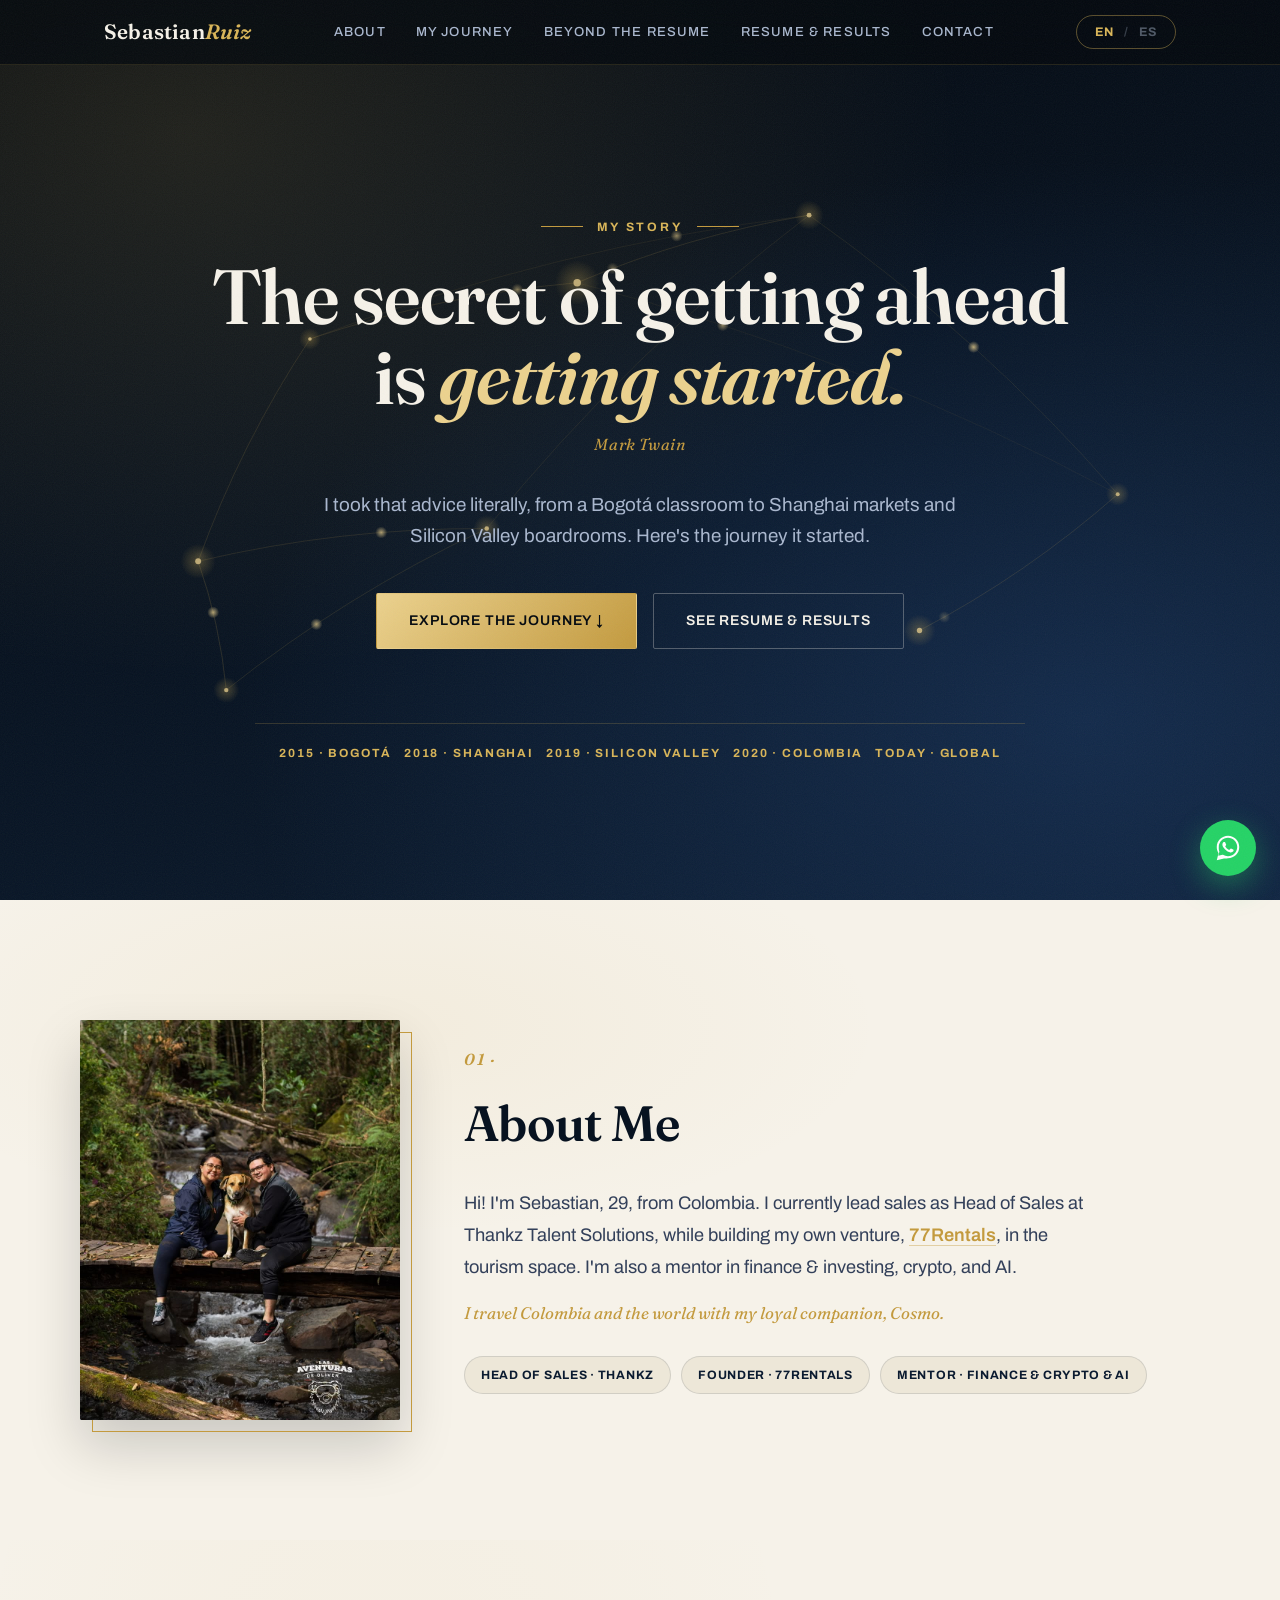
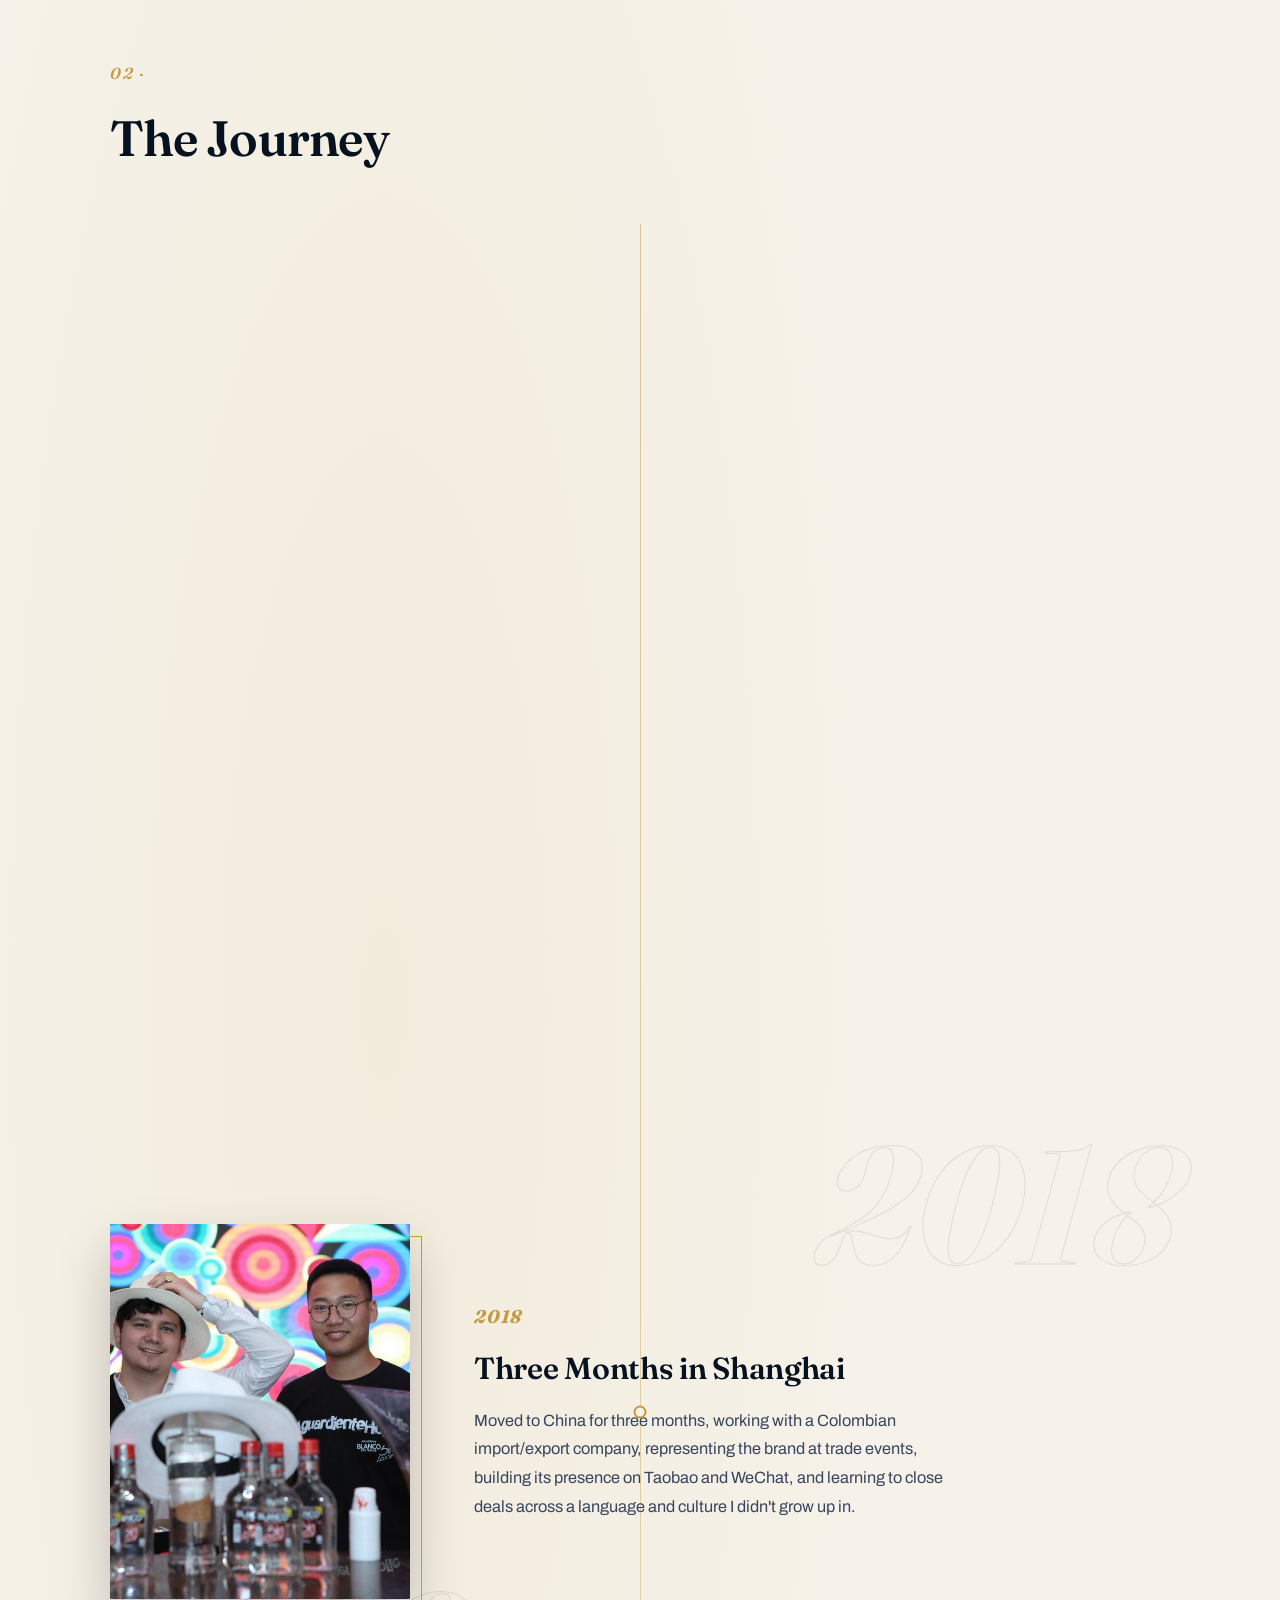
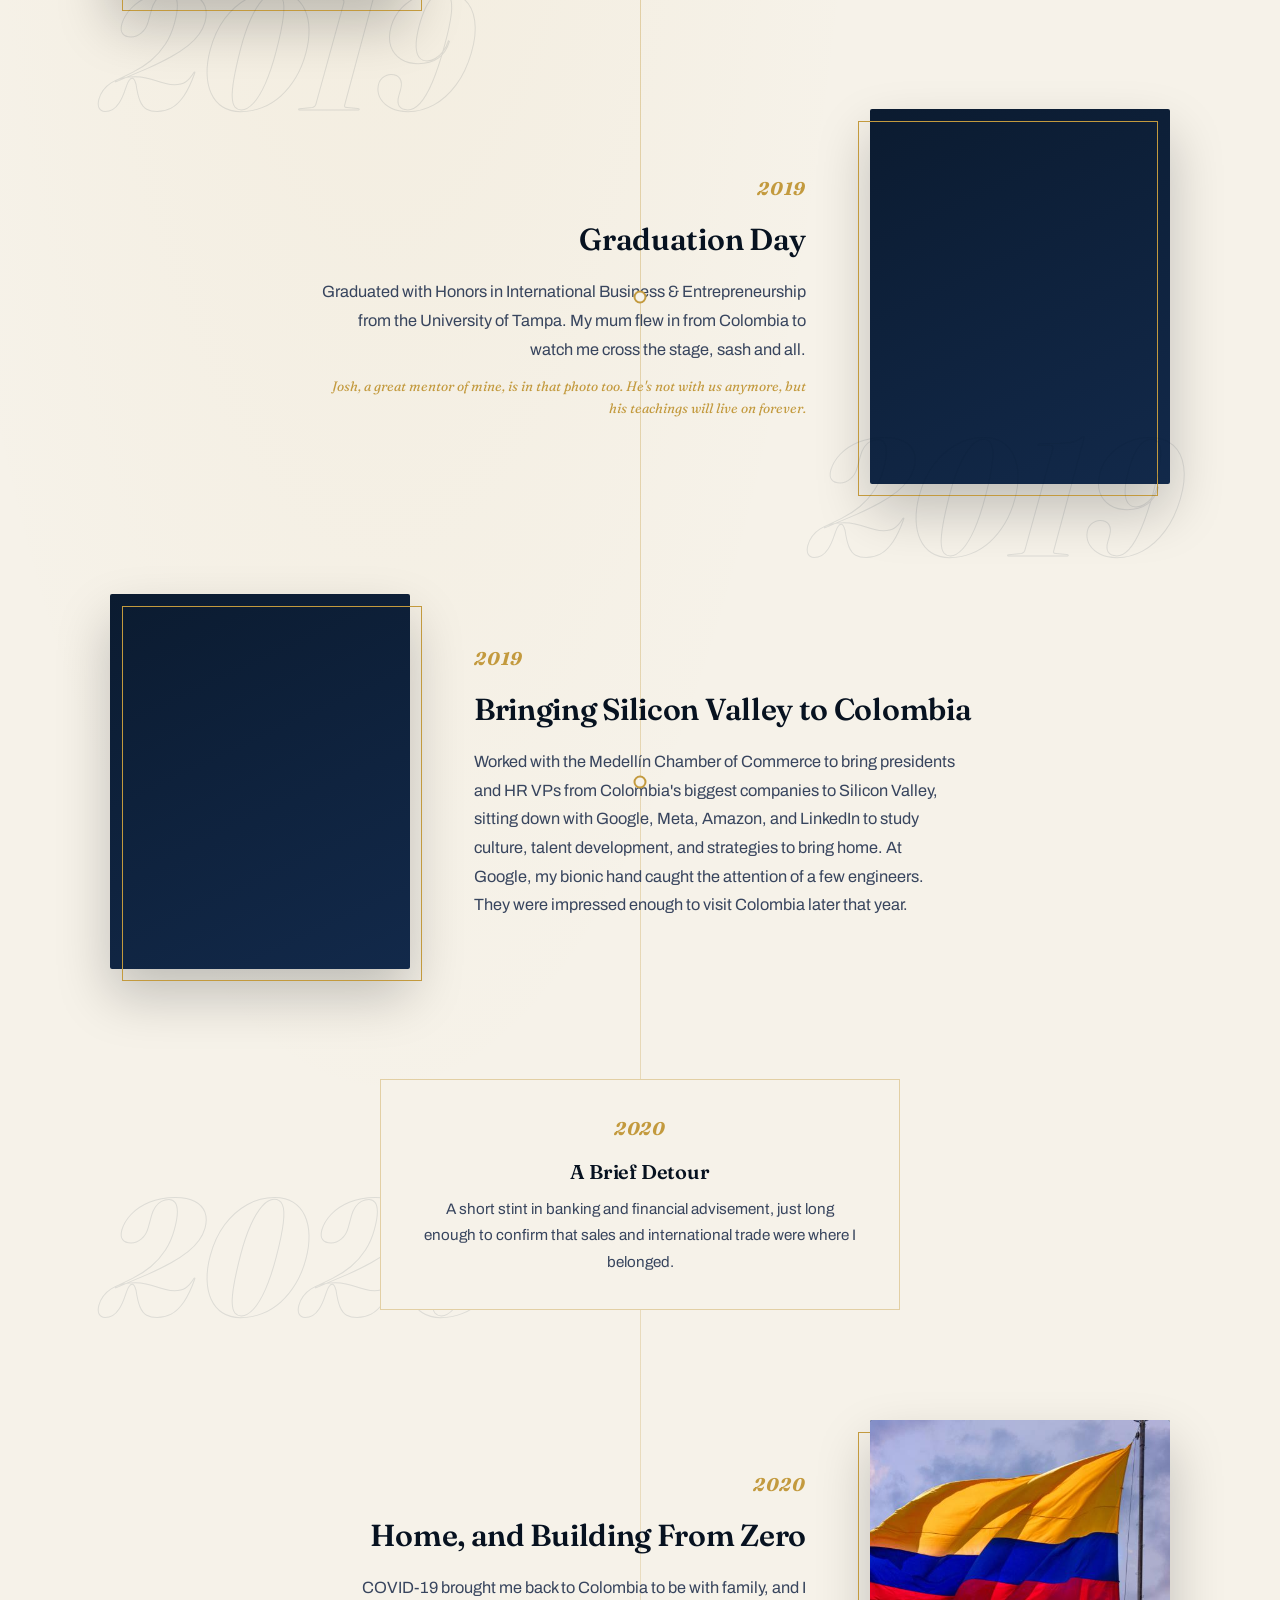
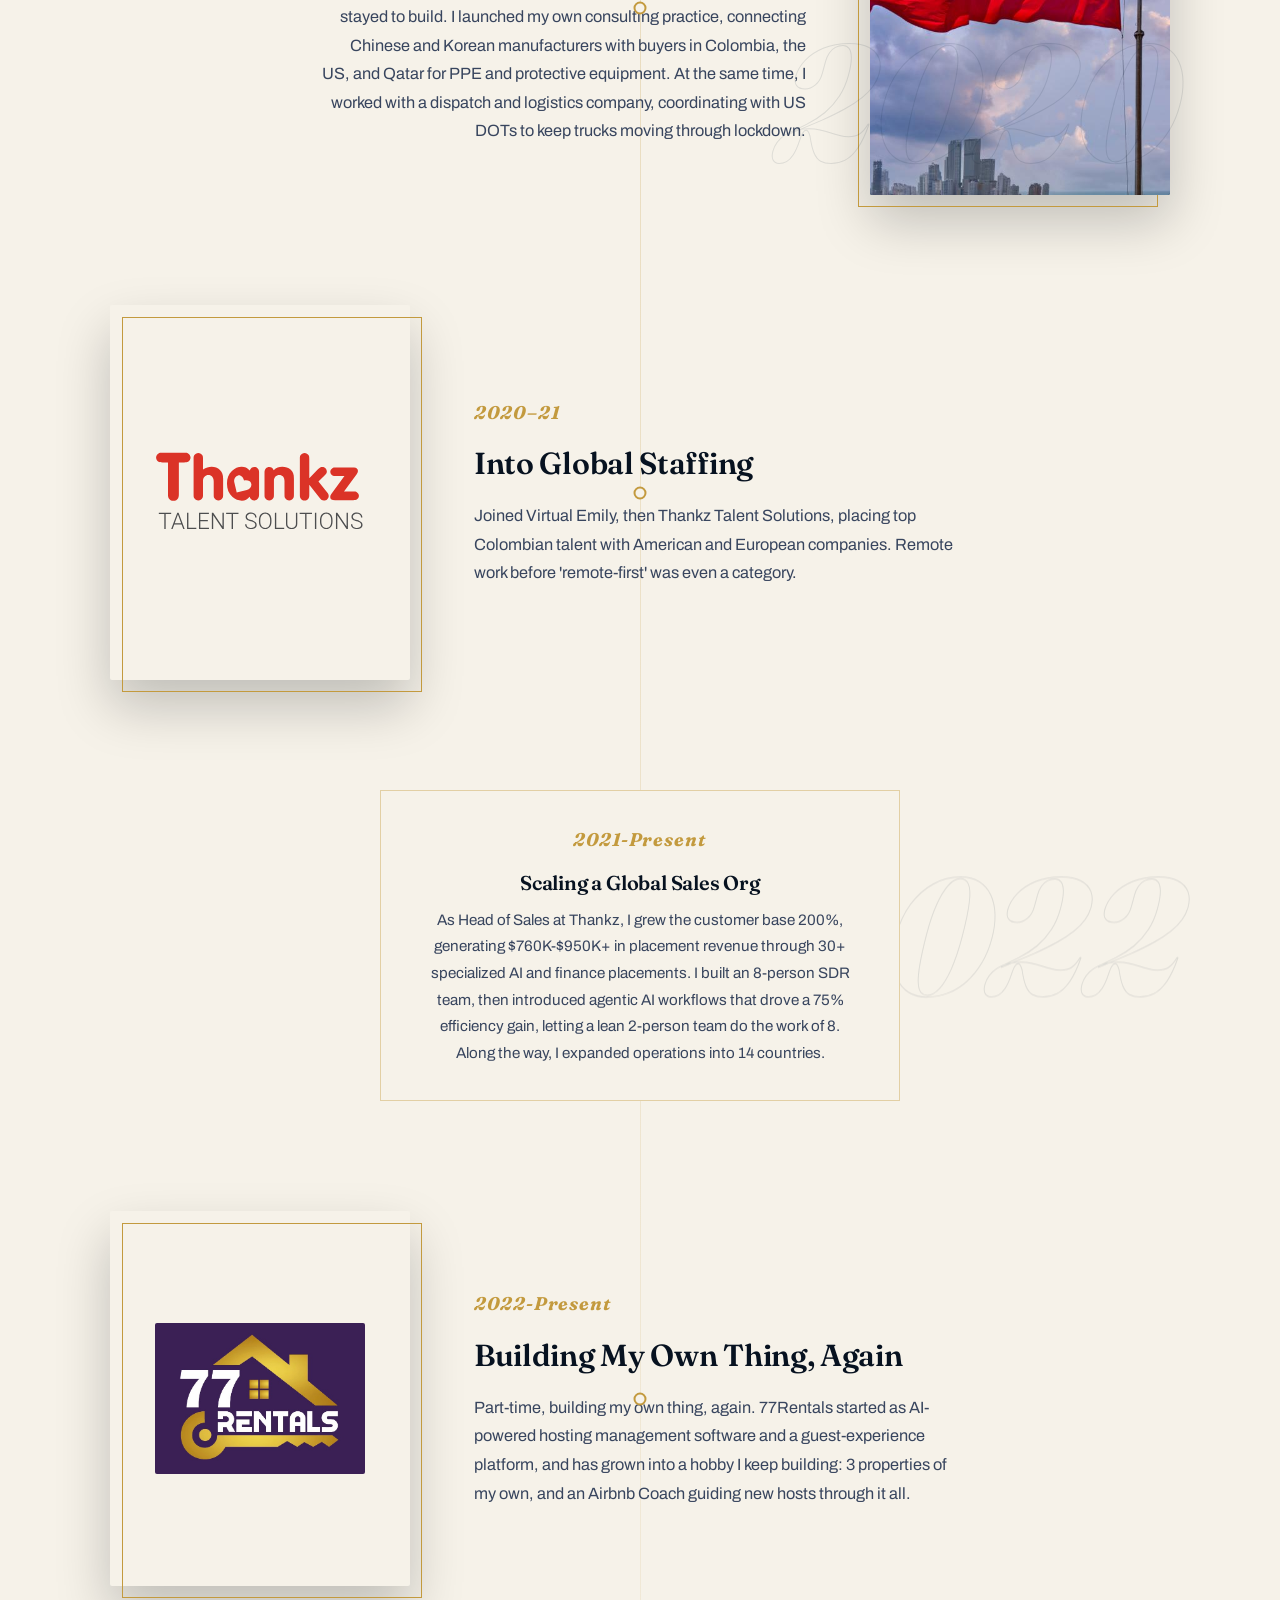
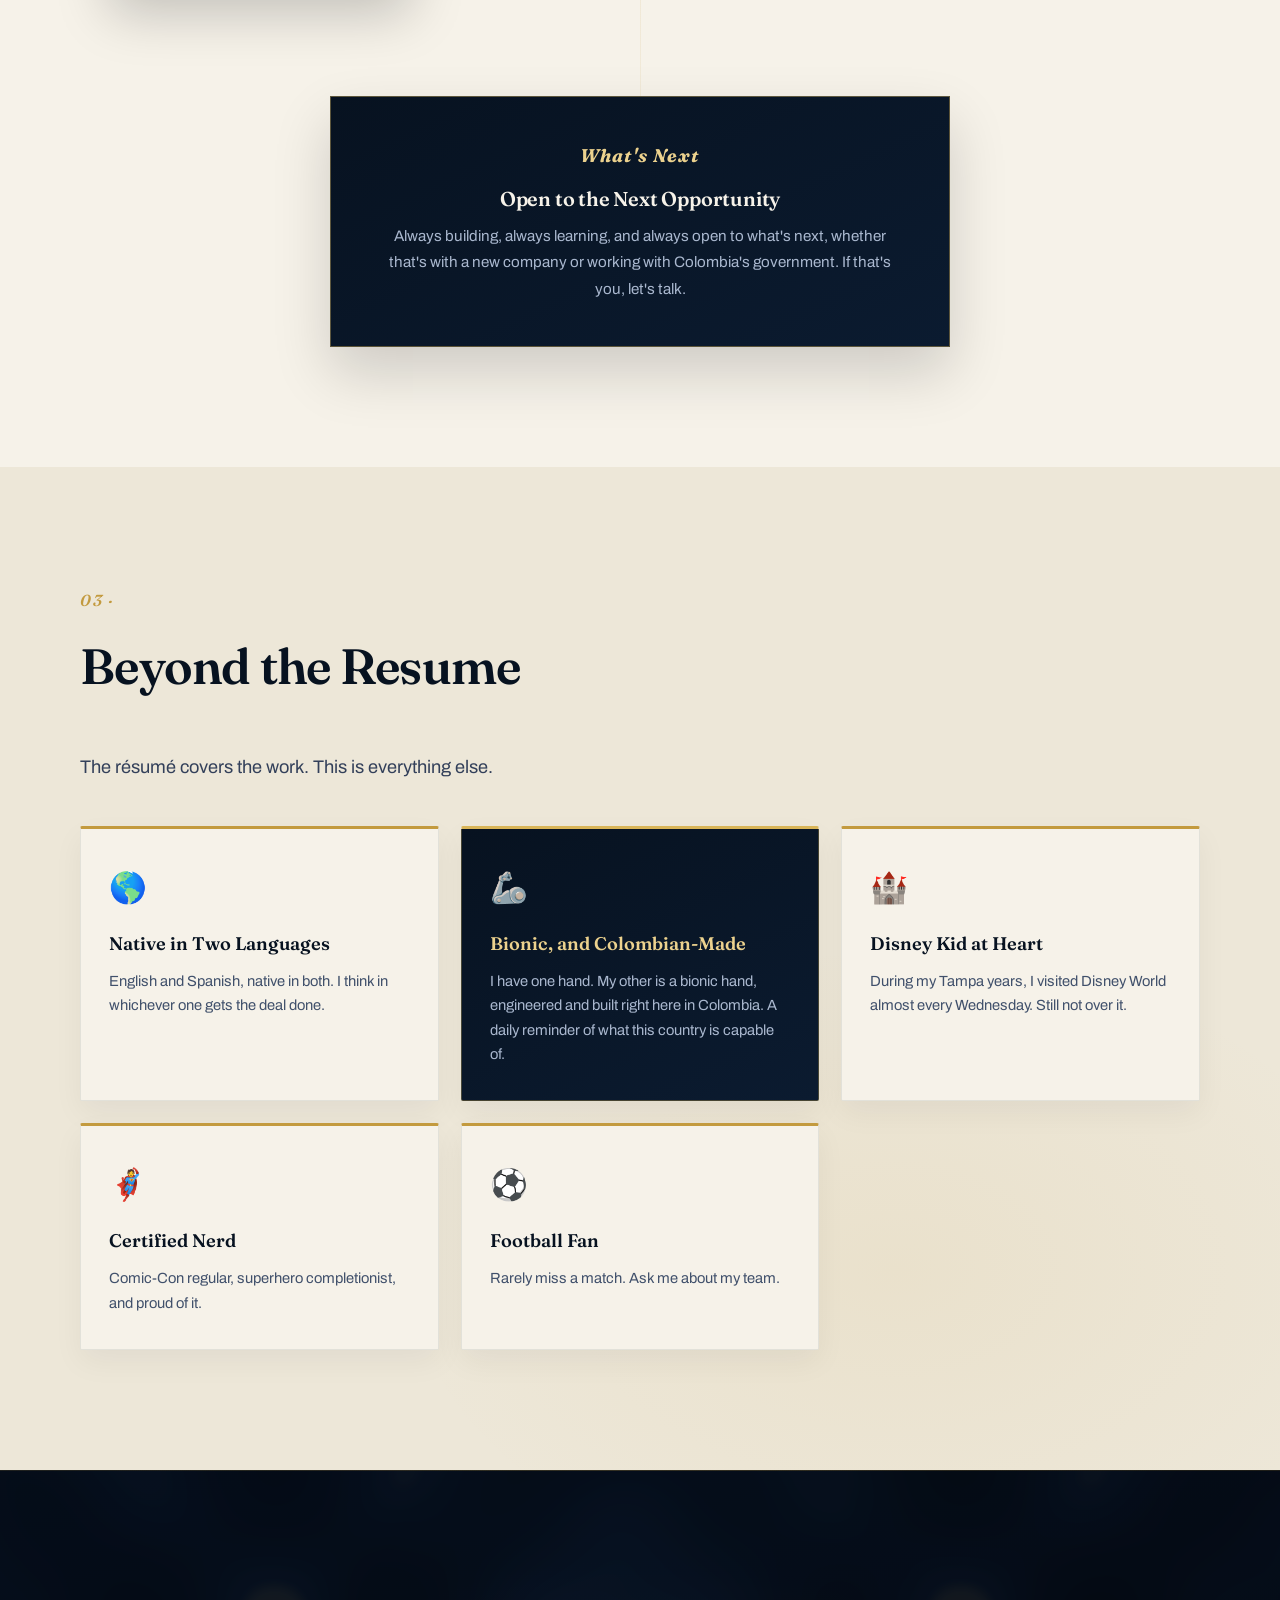
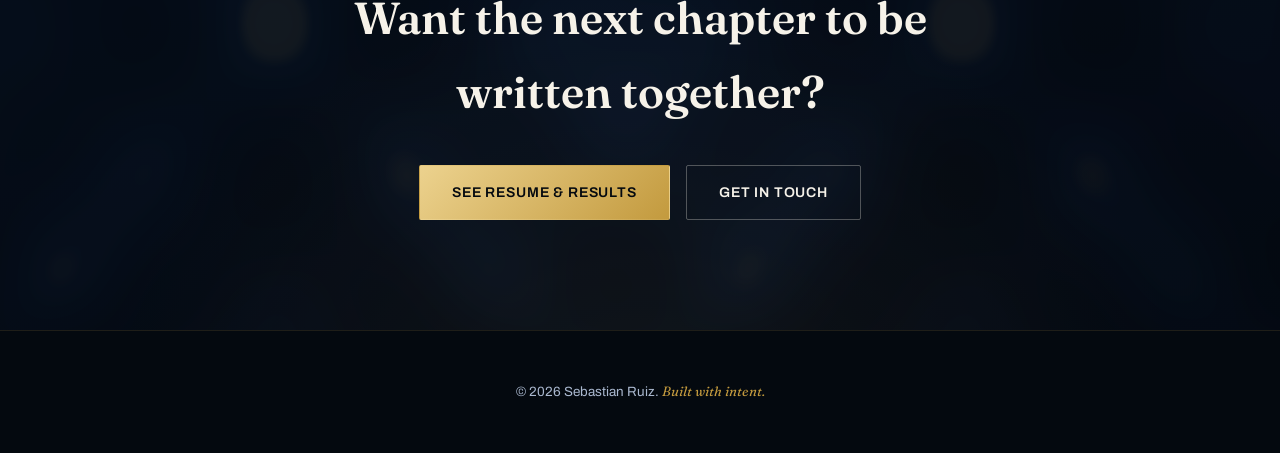
==== commit 67339c43: "Update domain references from sebastianruiz.com to sebastianruiz.online Corrects canonical URLs, OG " ====
--- a/index.html
+++ b/index.html
@@ -7,13 +7,13 @@
 <meta name="description" content="From Bogotá to Shanghai to Silicon Valley: the personal and professional journey of Sebastian Ruiz, a bilingual (English/Spanish) sales and business development director based in Colombia. International trade consultant Colombia.">
 <meta name="keywords" content="bilingual ops and sales director LATAM, international trade consultant Colombia, remote sales leader LATAM, business development director Colombia, Sebastian Ruiz journey">
 <meta name="author" content="Sebastian Ruiz">
-<link rel="canonical" href="https://sebastianruiz.com/">
+<link rel="canonical" href="https://sebastianruiz.online/">
 
 <meta property="og:type" content="website">
 <meta property="og:title" content="Sebastian Ruiz | My Journey">
 <meta property="og:description" content="From a Bogotá classroom to Silicon Valley boardrooms. The story behind the resume.">
-<meta property="og:url" content="https://sebastianruiz.com/">
-<meta property="og:image" content="https://sebastianruiz.com/assets/og-image.jpg">
+<meta property="og:url" content="https://sebastianruiz.online/">
+<meta property="og:image" content="https://sebastianruiz.online/assets/og-image.jpg">
 <meta name="twitter:card" content="summary_large_image">
 
 <link rel="icon" type="image/svg+xml" href="assets/favicon.svg">
@@ -28,7 +28,7 @@
   "@type": "Person",
   "name": "Sebastian Ruiz",
   "jobTitle": "Head of Sales / Bilingual Business Development Director",
-  "url": "https://sebastianruiz.com",
+  "url": "https://sebastianruiz.online",
   "email": "mailto:sebastianrmconsulting@gmail.com",
   "sameAs": ["https://www.linkedin.com/in/juansruiz11/"],
   "address": {"@type": "PostalAddress", "addressCountry": "Colombia"},
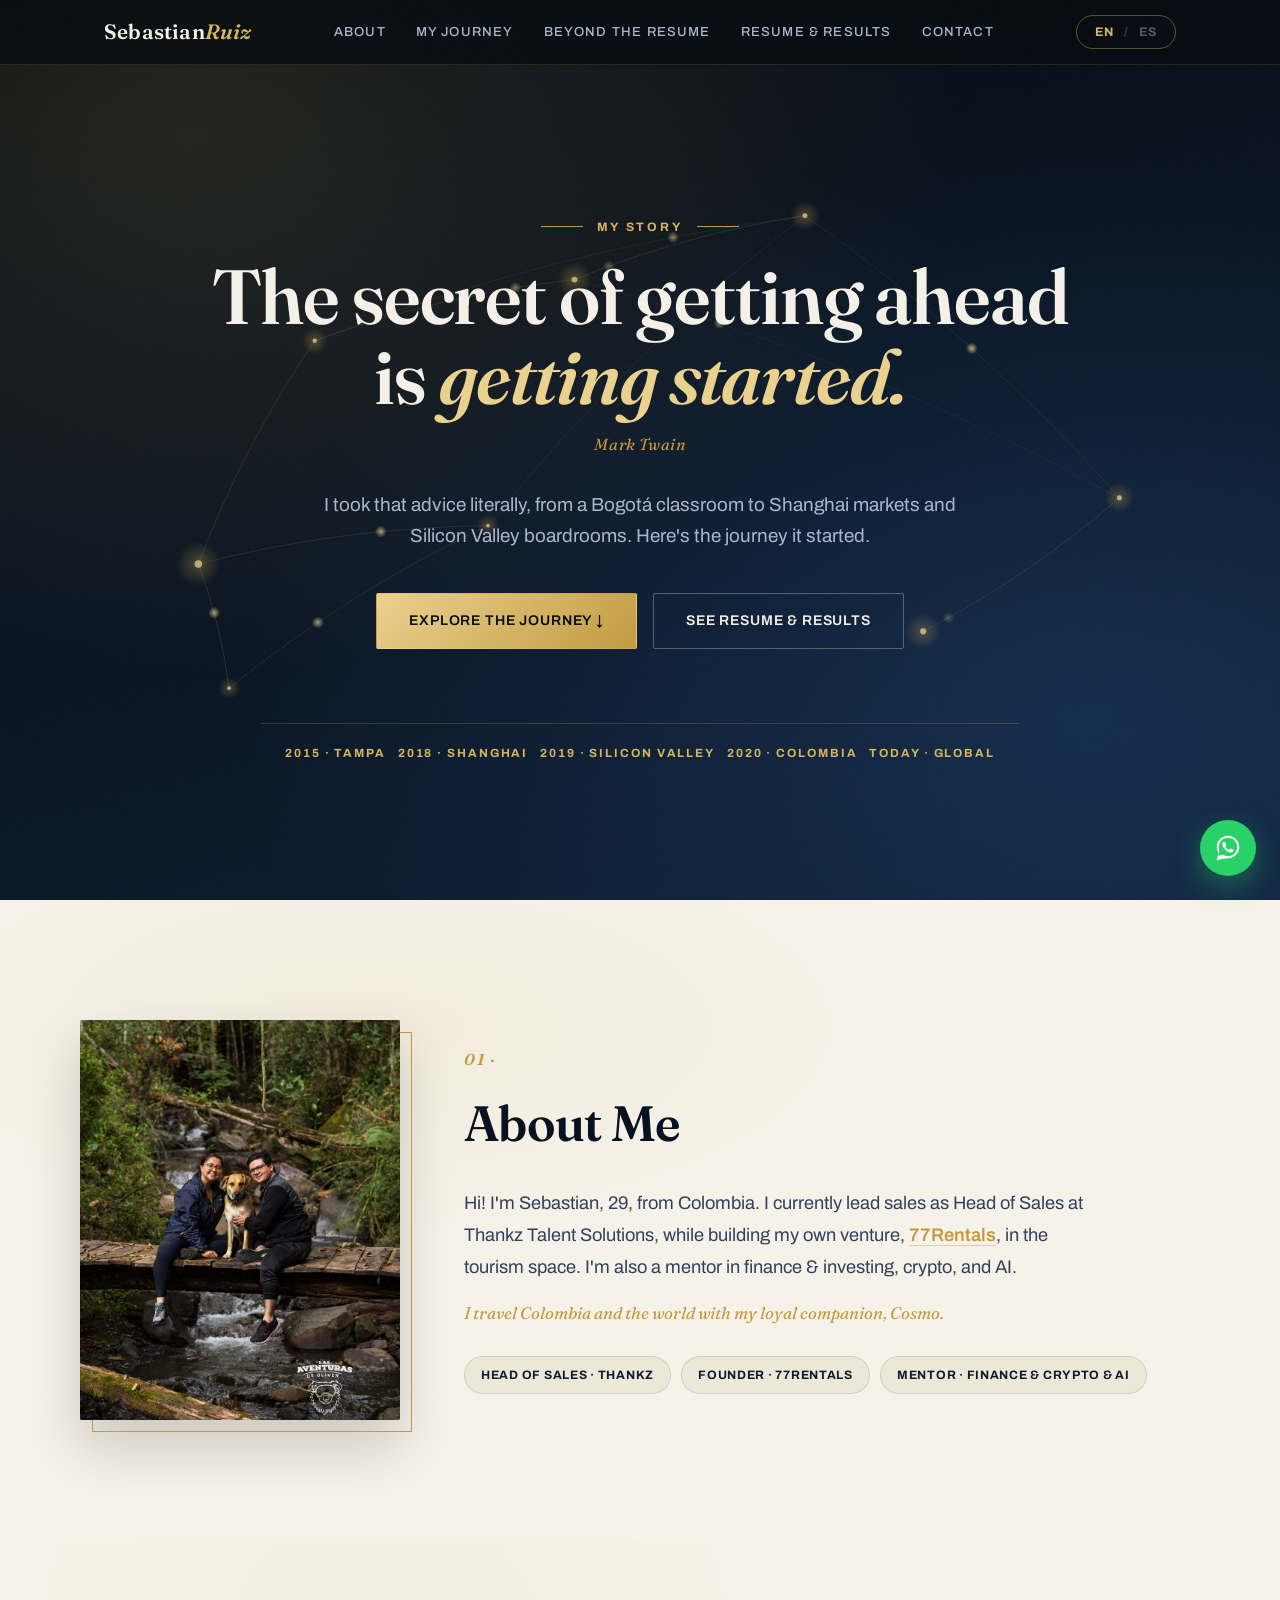
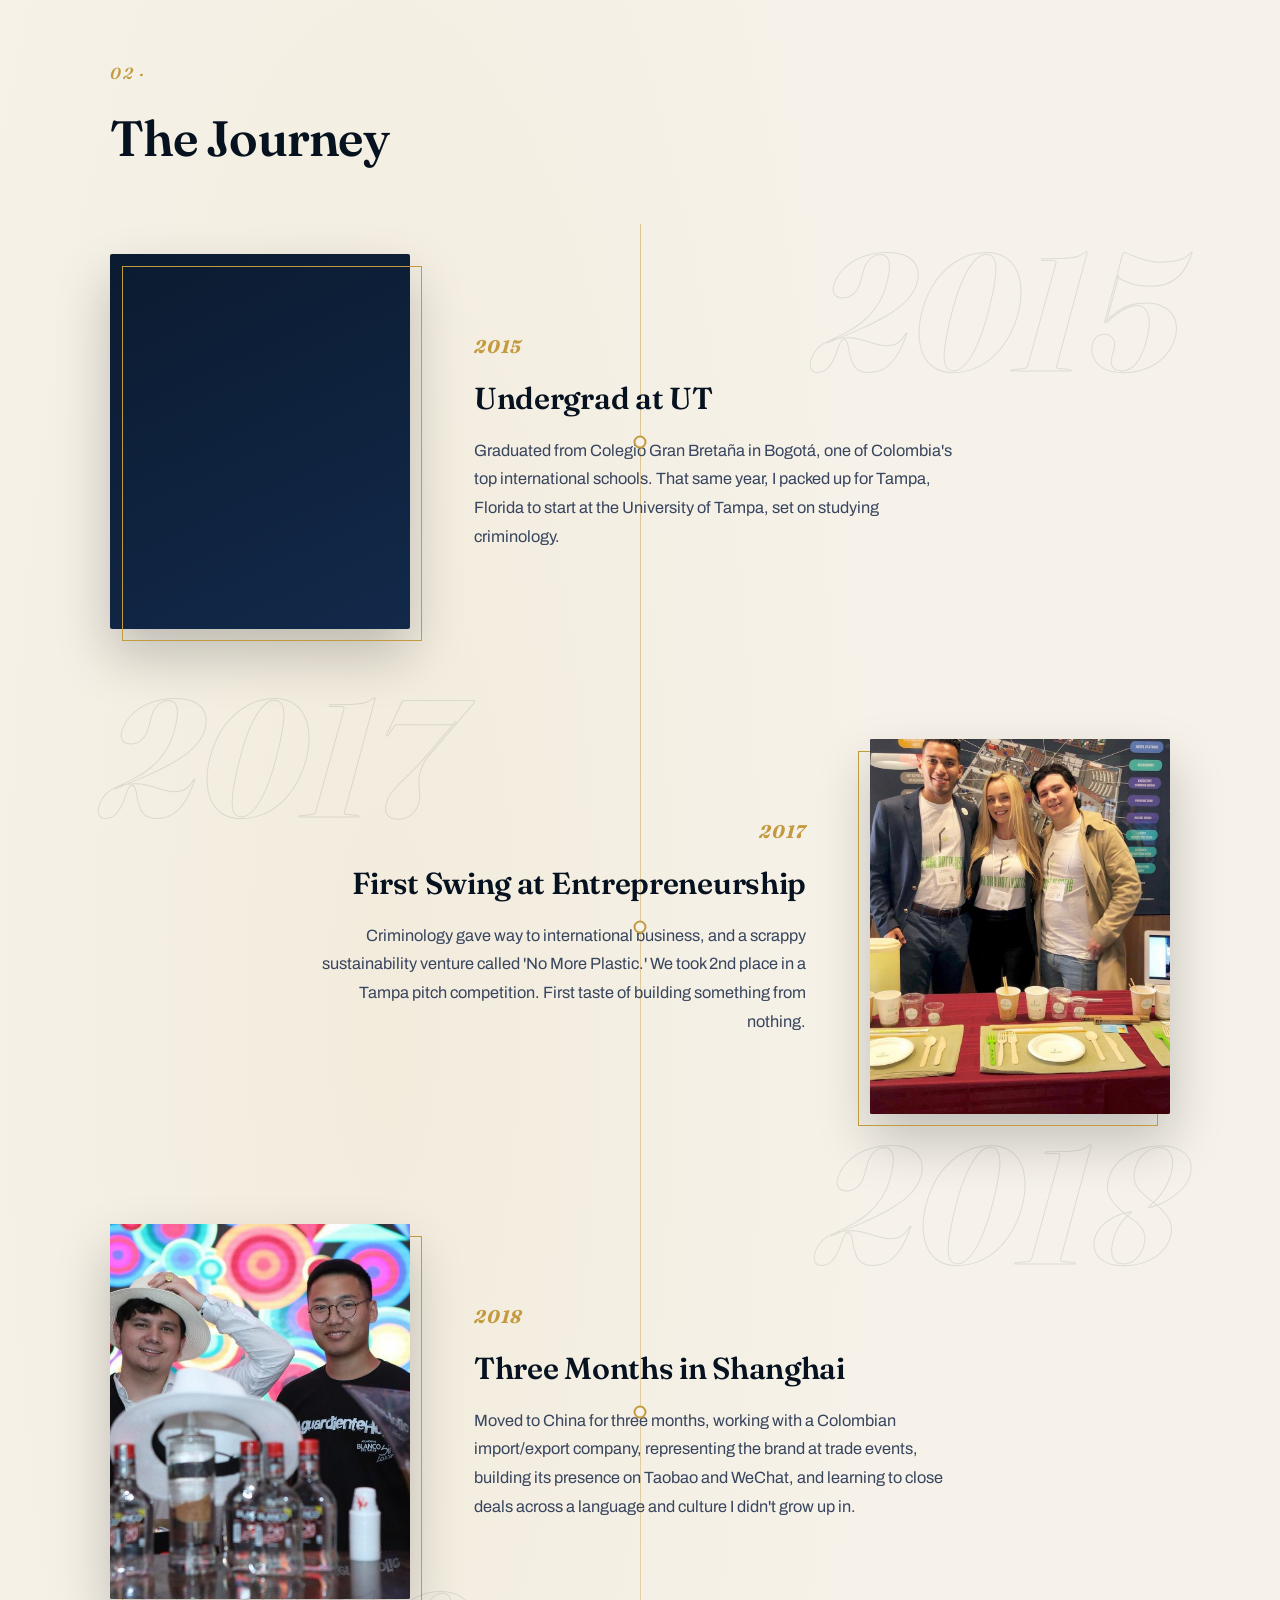
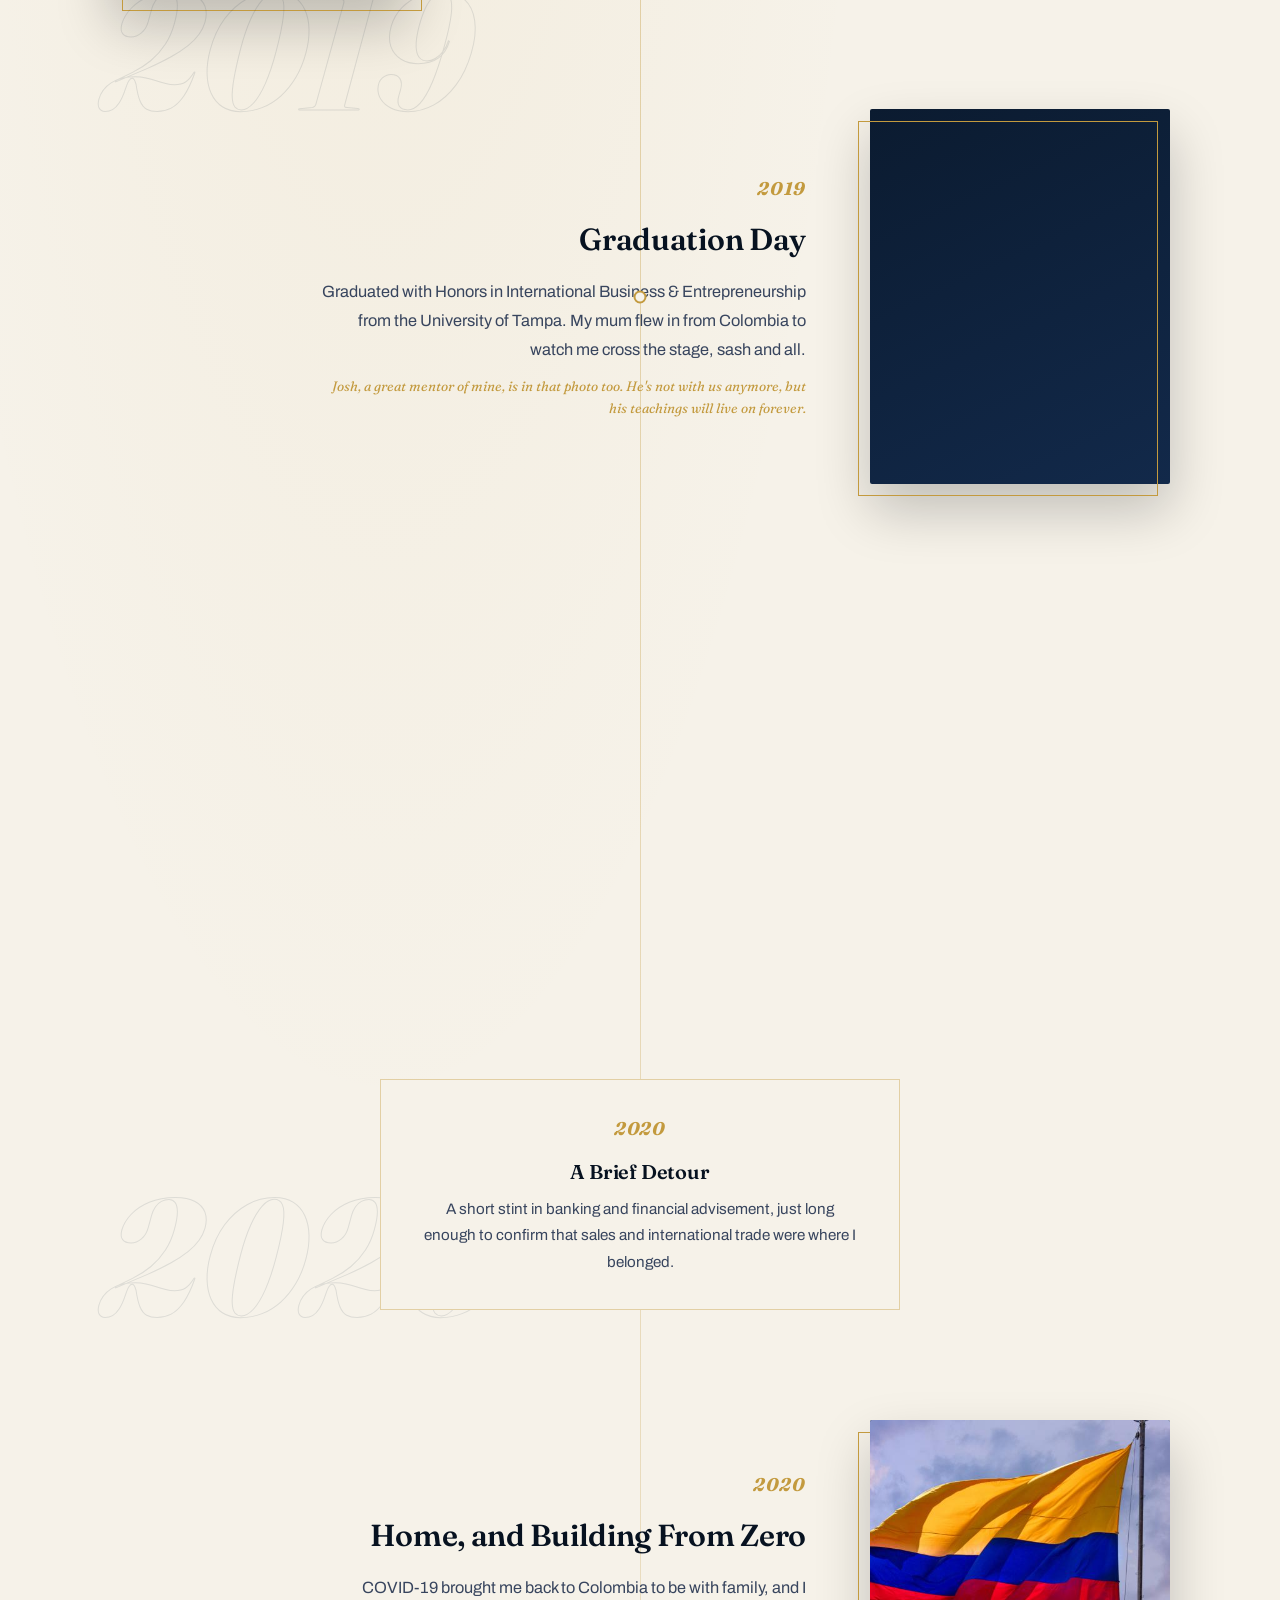
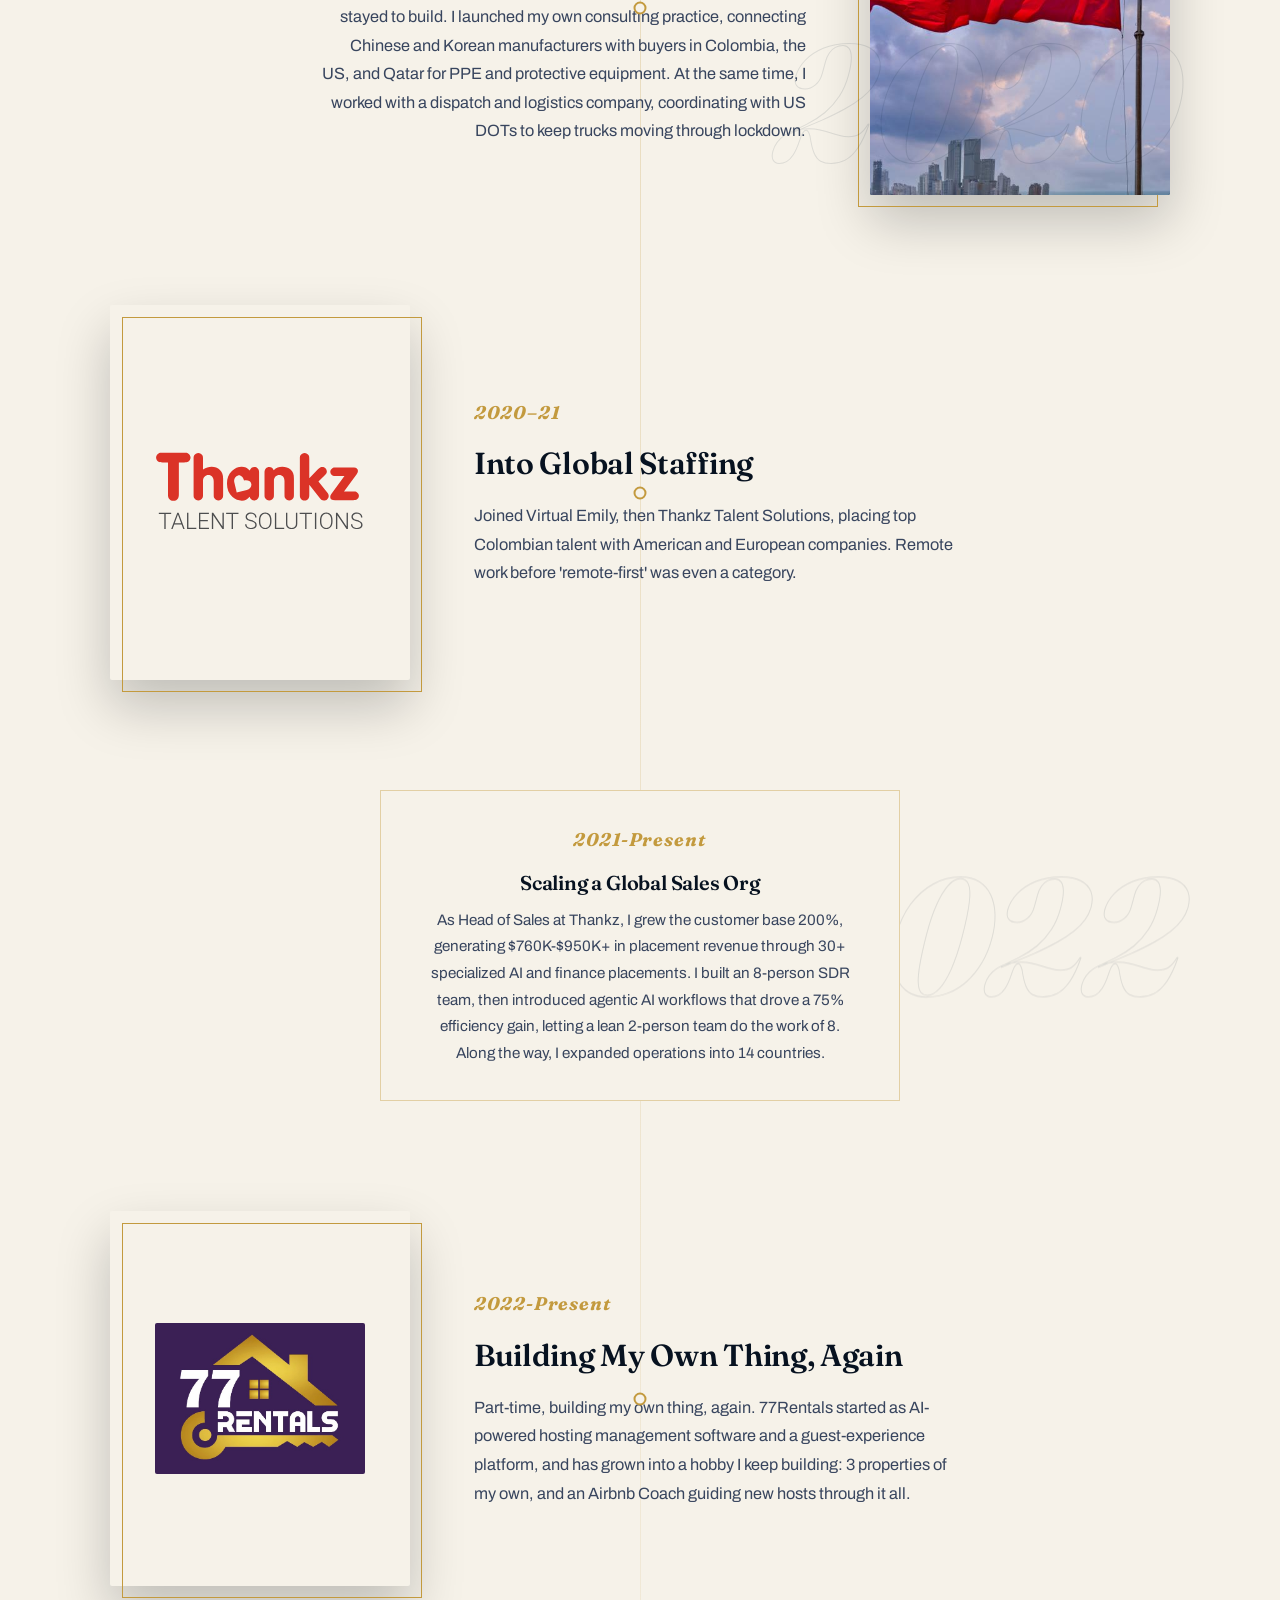
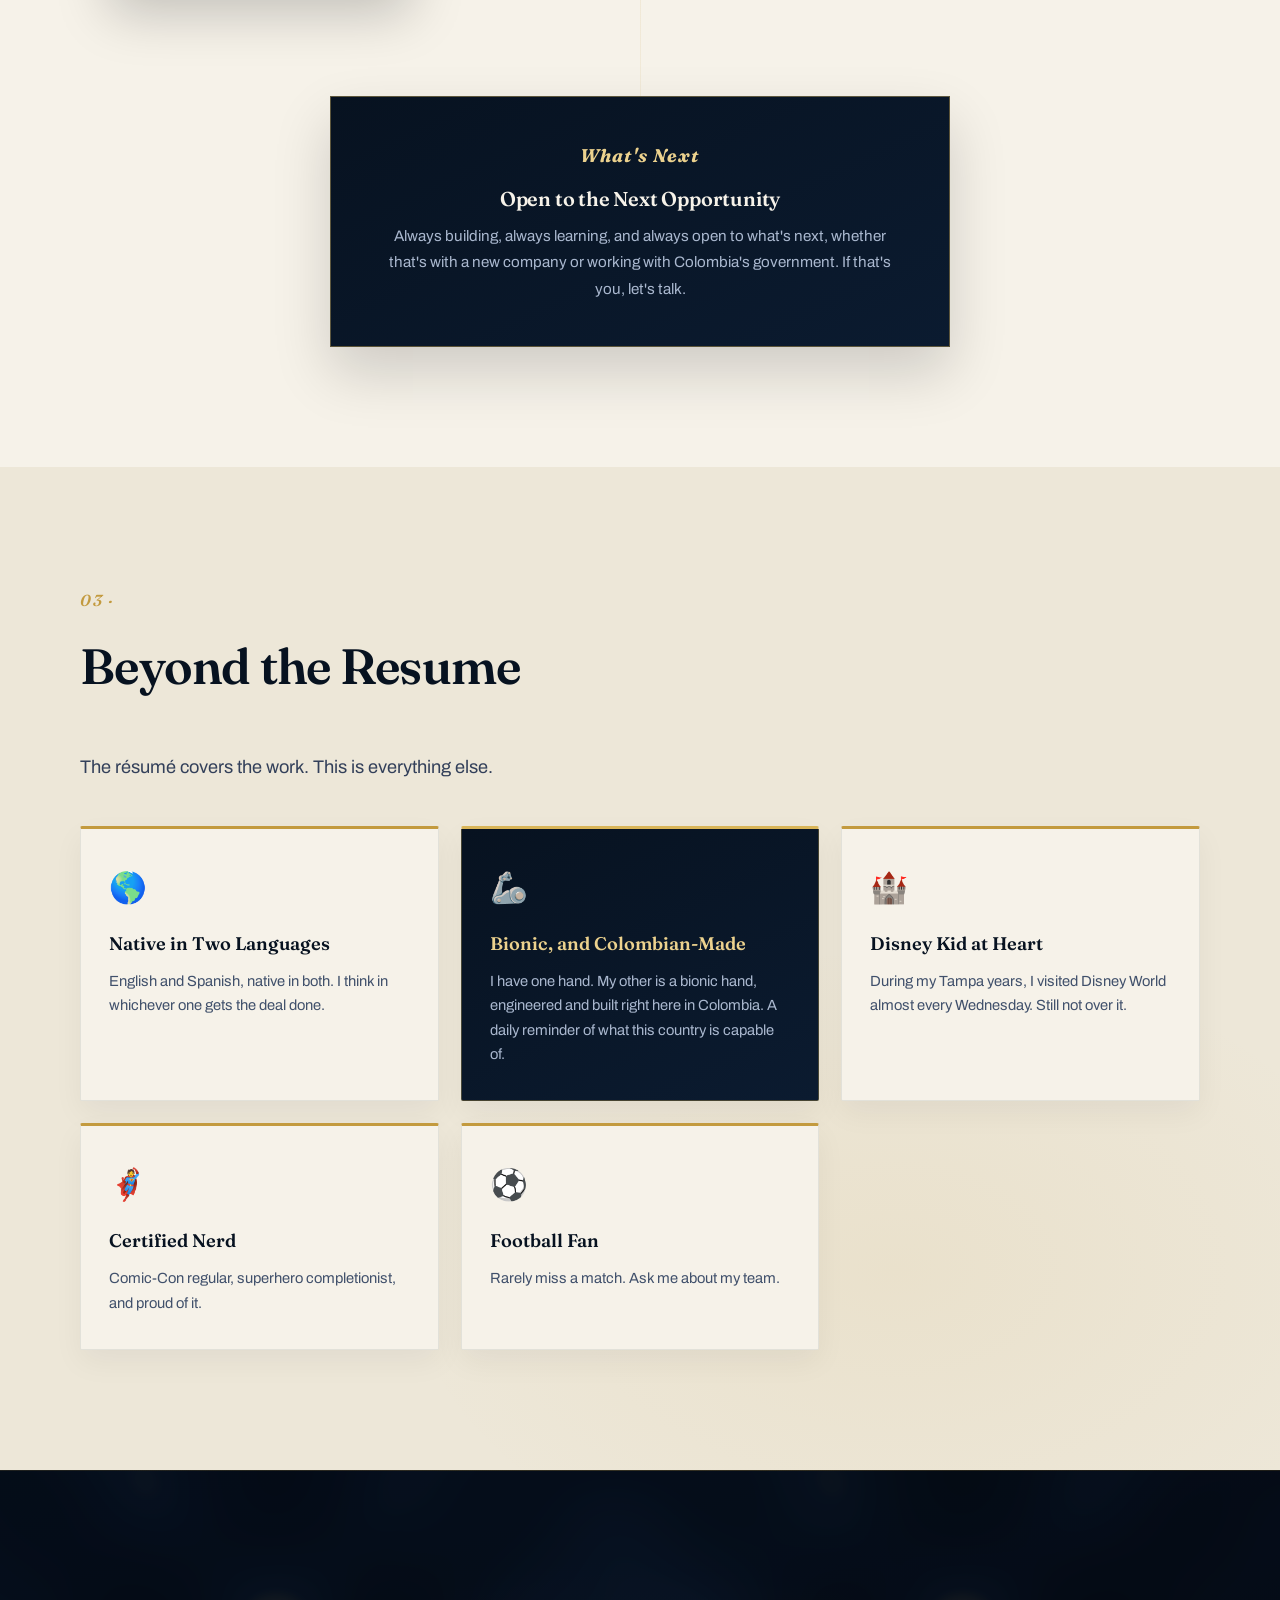
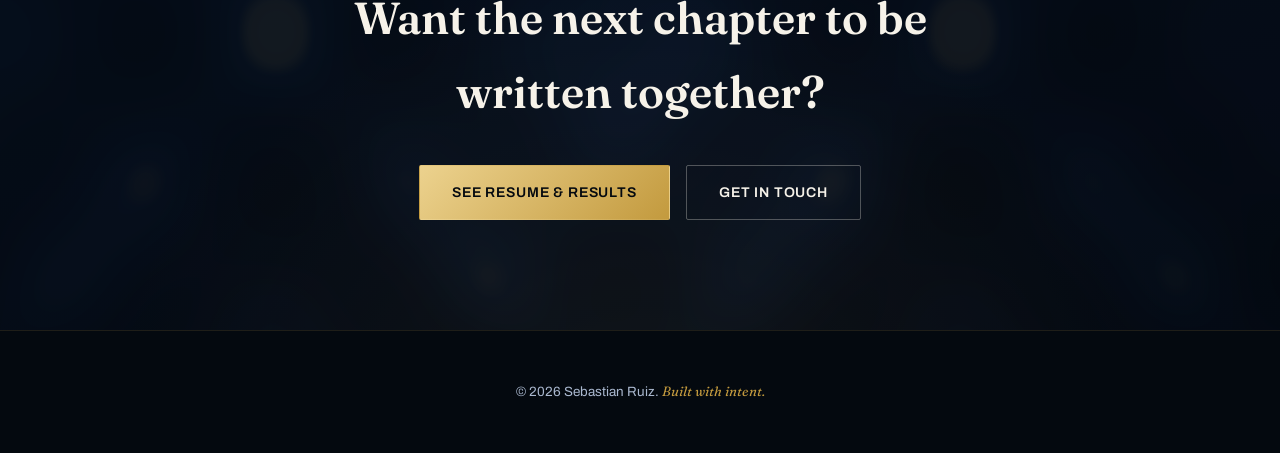
==== commit 15e68803: "Fix hero year strip: 2015 was Tampa, not Bogota" ====
--- a/index.html
+++ b/index.html
@@ -76,7 +76,7 @@
     </div>
   </div>
   <div class="journey-hero-strip reveal">
-    <span>2015 · Bogotá</span><span>2018 · Shanghai</span><span>2019 · Silicon Valley</span><span>2020 · Colombia</span><span data-en="Today · Global" data-es="Hoy · Global">Today · Global</span>
+    <span>2015 · Tampa</span><span>2018 · Shanghai</span><span>2019 · Silicon Valley</span><span>2020 · Colombia</span><span data-en="Today · Global" data-es="Hoy · Global">Today · Global</span>
   </div>
 </section>
 
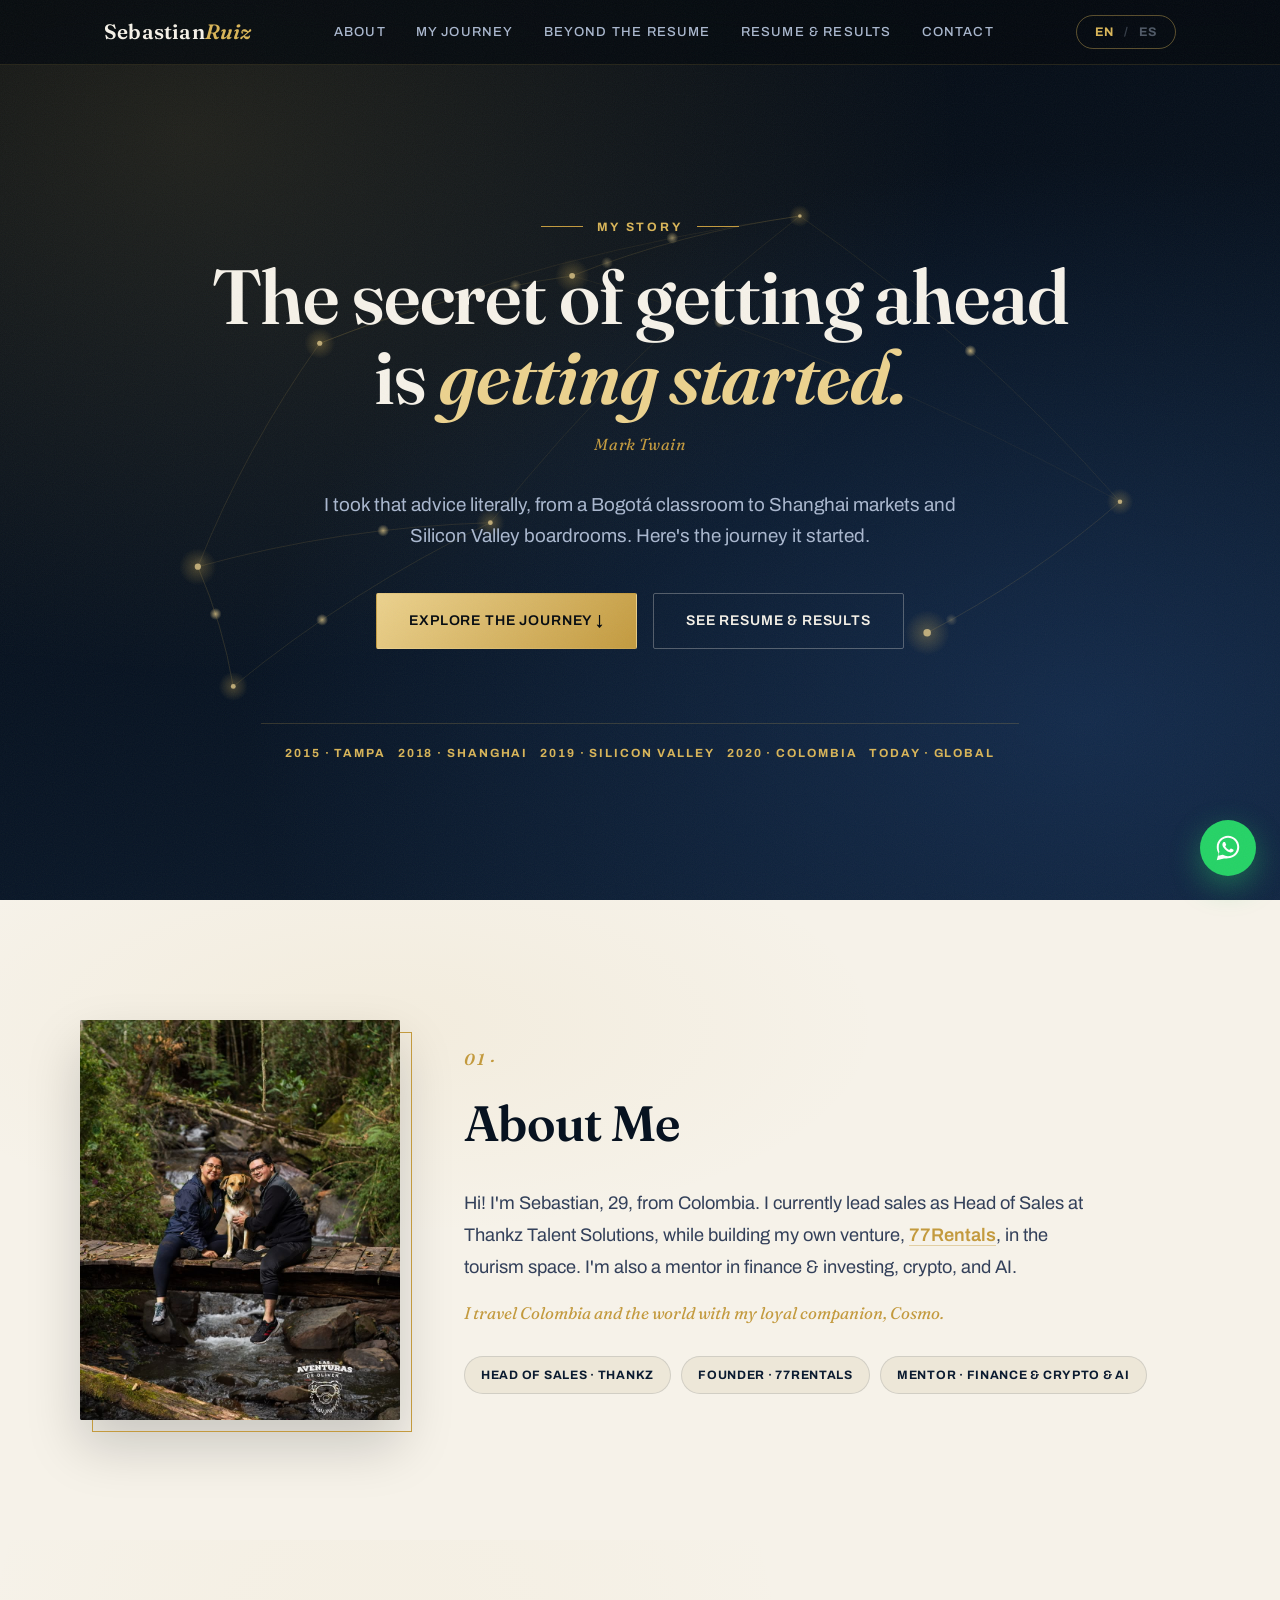
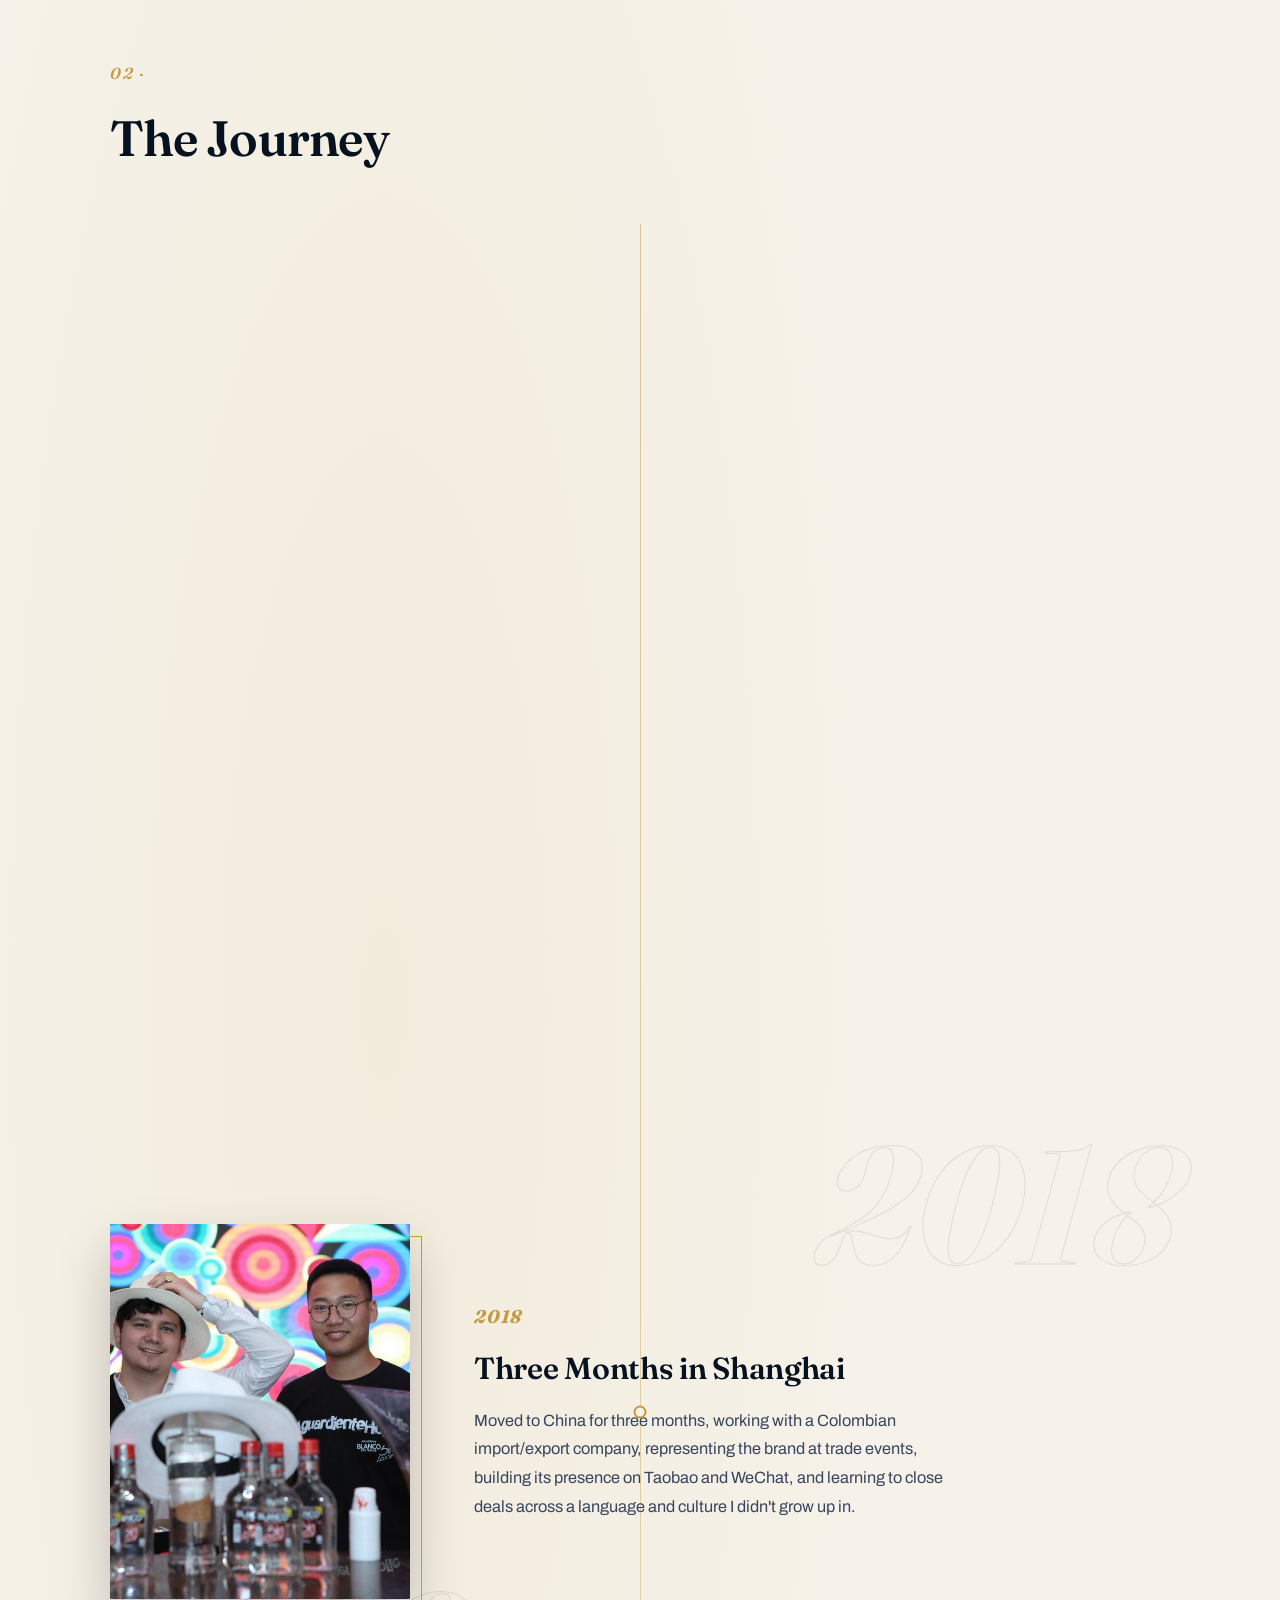
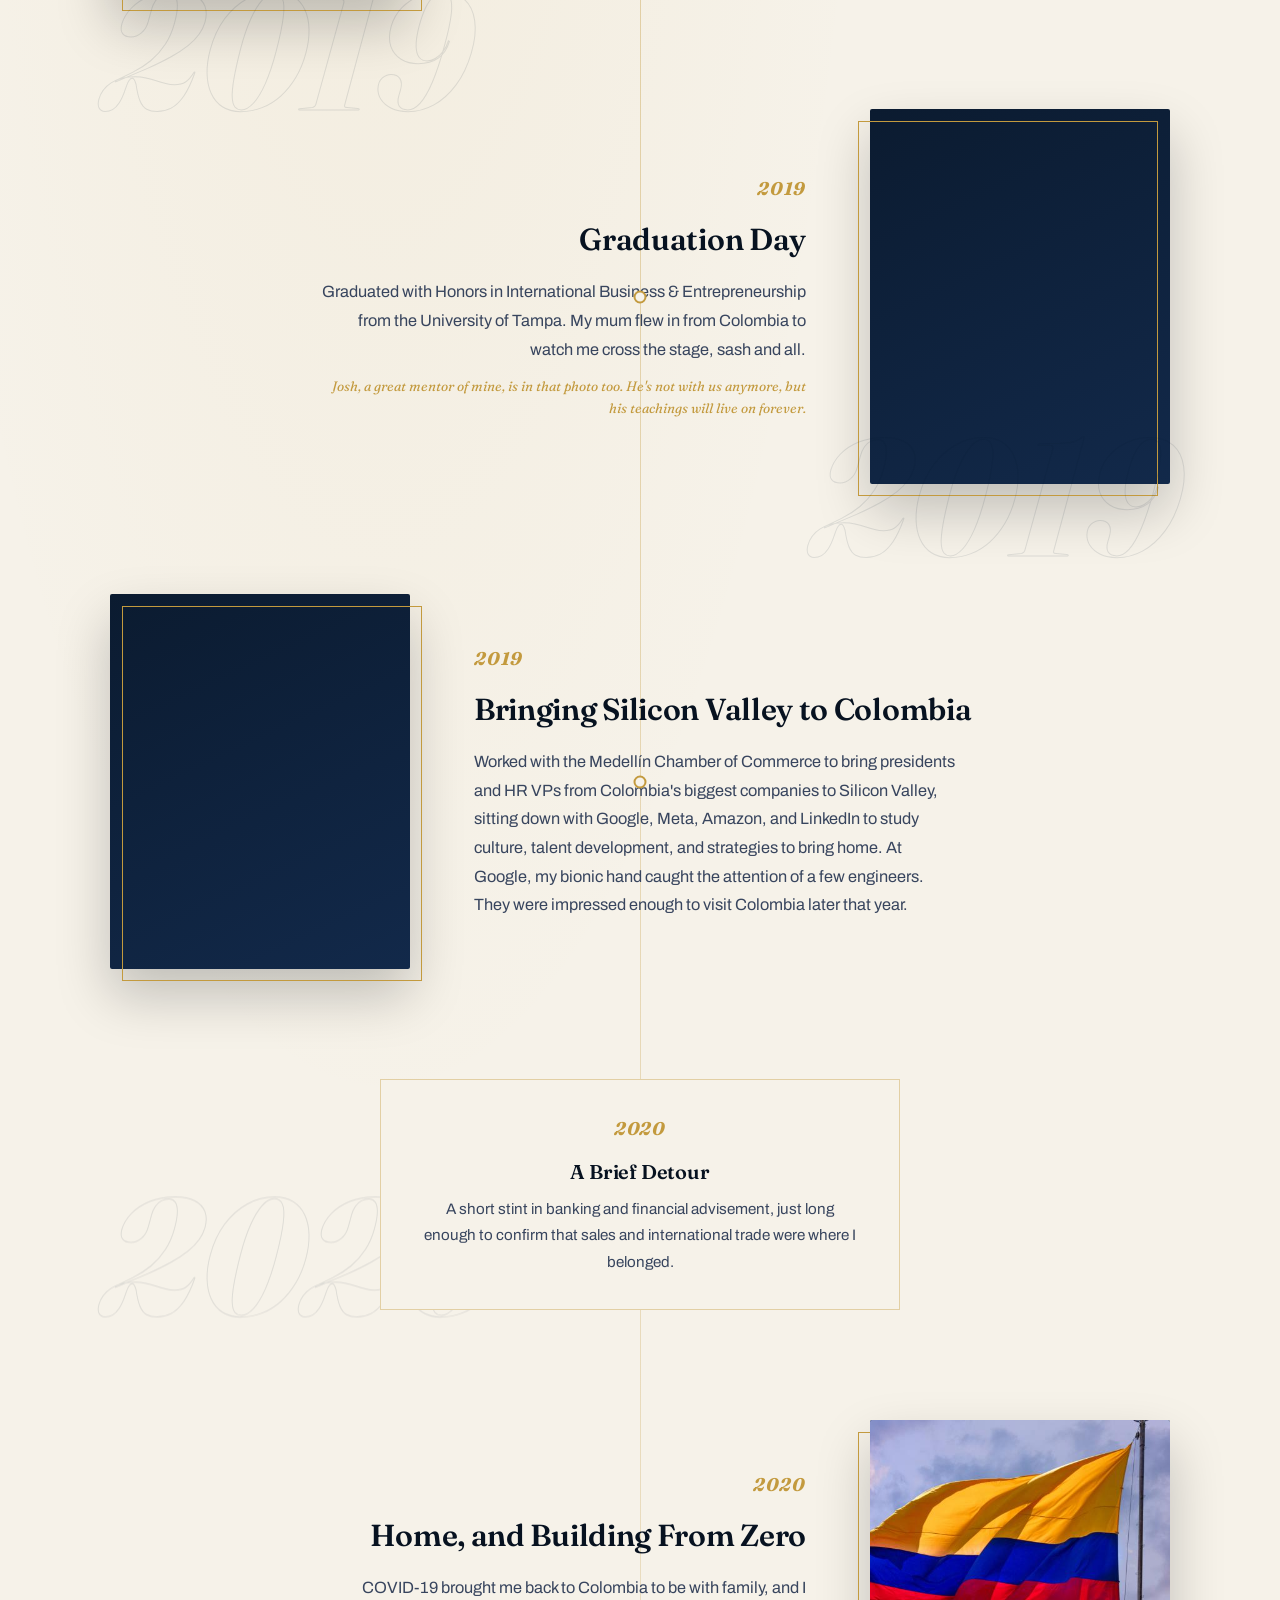
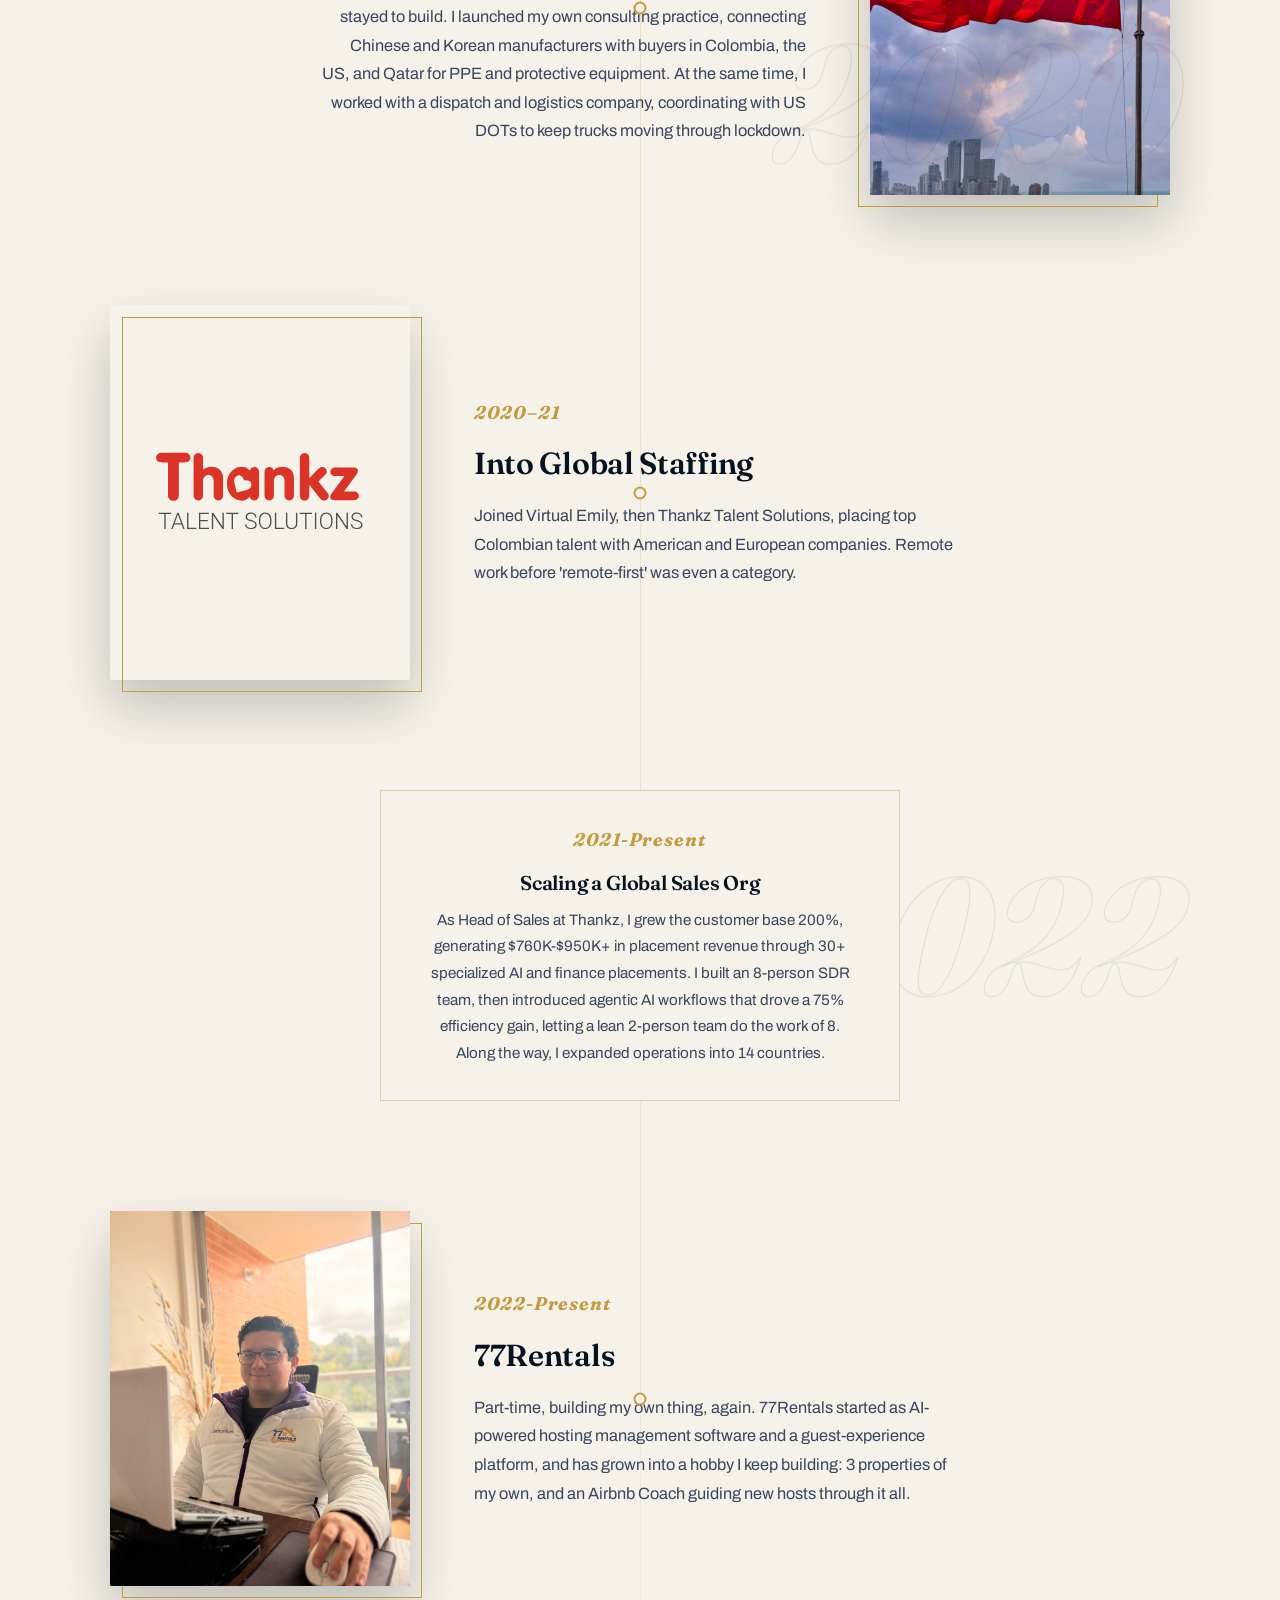
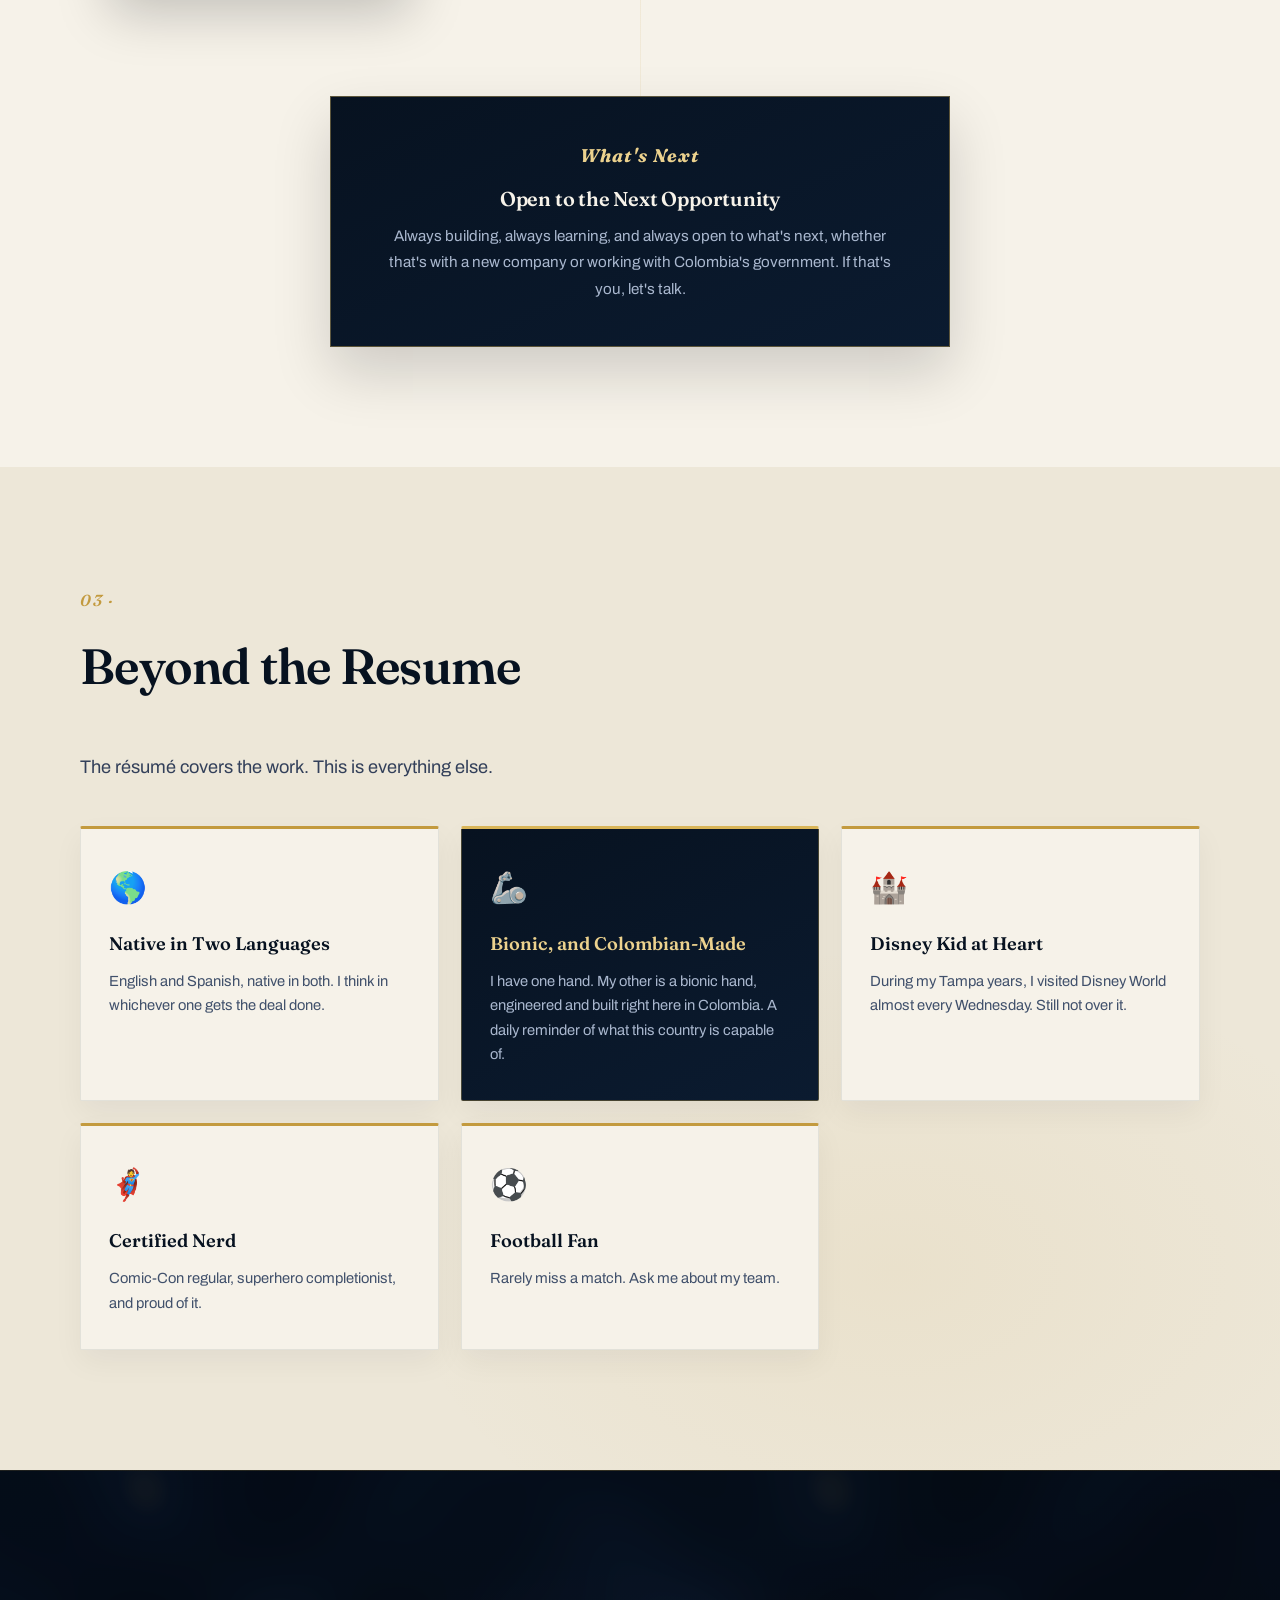
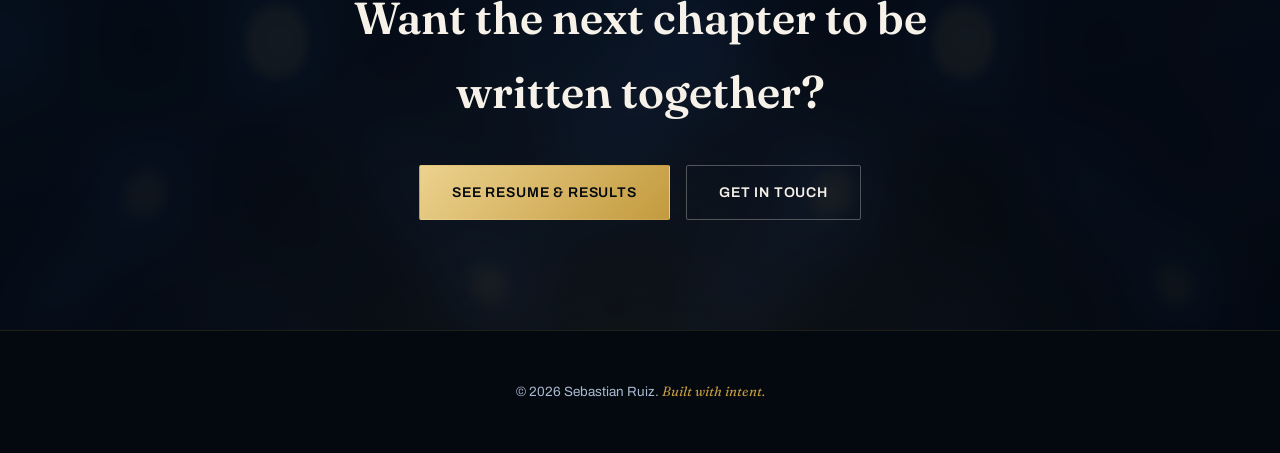
==== commit 864bbe37: "Replace 77Rentals logo with real photo, retitle milestone to 77Rentals Uses a photo of Sebastian at " ====
--- a/index.html
+++ b/index.html
@@ -200,10 +200,10 @@
       </div>
 
       <div class="journey-item reveal">
-        <div class="journey-photo logo-card"><img src="assets/77rentals-logo.jpg" alt="77Rentals logo" loading="lazy"></div>
+        <div class="journey-photo"><img src="assets/seb-77rentals.jpg" alt="Sebastian working at his desk wearing a 77Rentals branded jacket" loading="lazy"></div>
         <div class="journey-content">
           <span class="journey-year">2022-<span data-en="Present" data-es="Presente">Present</span></span>
-          <h3 data-en="Building My Own Thing, Again" data-es="Construyendo lo Mío, Otra Vez">Building My Own Thing, Again</h3>
+          <h3>77Rentals</h3>
           <p data-en="Part-time, building my own thing, again. 77Rentals started as AI-powered hosting management software and a guest-experience platform, and has grown into a hobby I keep building: 3 properties of my own, and an Airbnb Coach guiding new hosts through it all." data-es="A tiempo parcial, construyendo lo mío otra vez. 77Rentals empezó como software de gestión de hospedaje impulsado por IA y una plataforma de experiencia para huéspedes, y se ha convertido en un pasatiempo que sigo construyendo: 3 propiedades propias, y como Airbnb Coach guiando a nuevos anfitriones en el camino.">Part-time, building my own thing, again. 77Rentals started as AI-powered hosting management software and a guest-experience platform, and has grown into a hobby I keep building: 3 properties of my own, and an Airbnb Coach guiding new hosts through it all.</p>
         </div>
       </div>
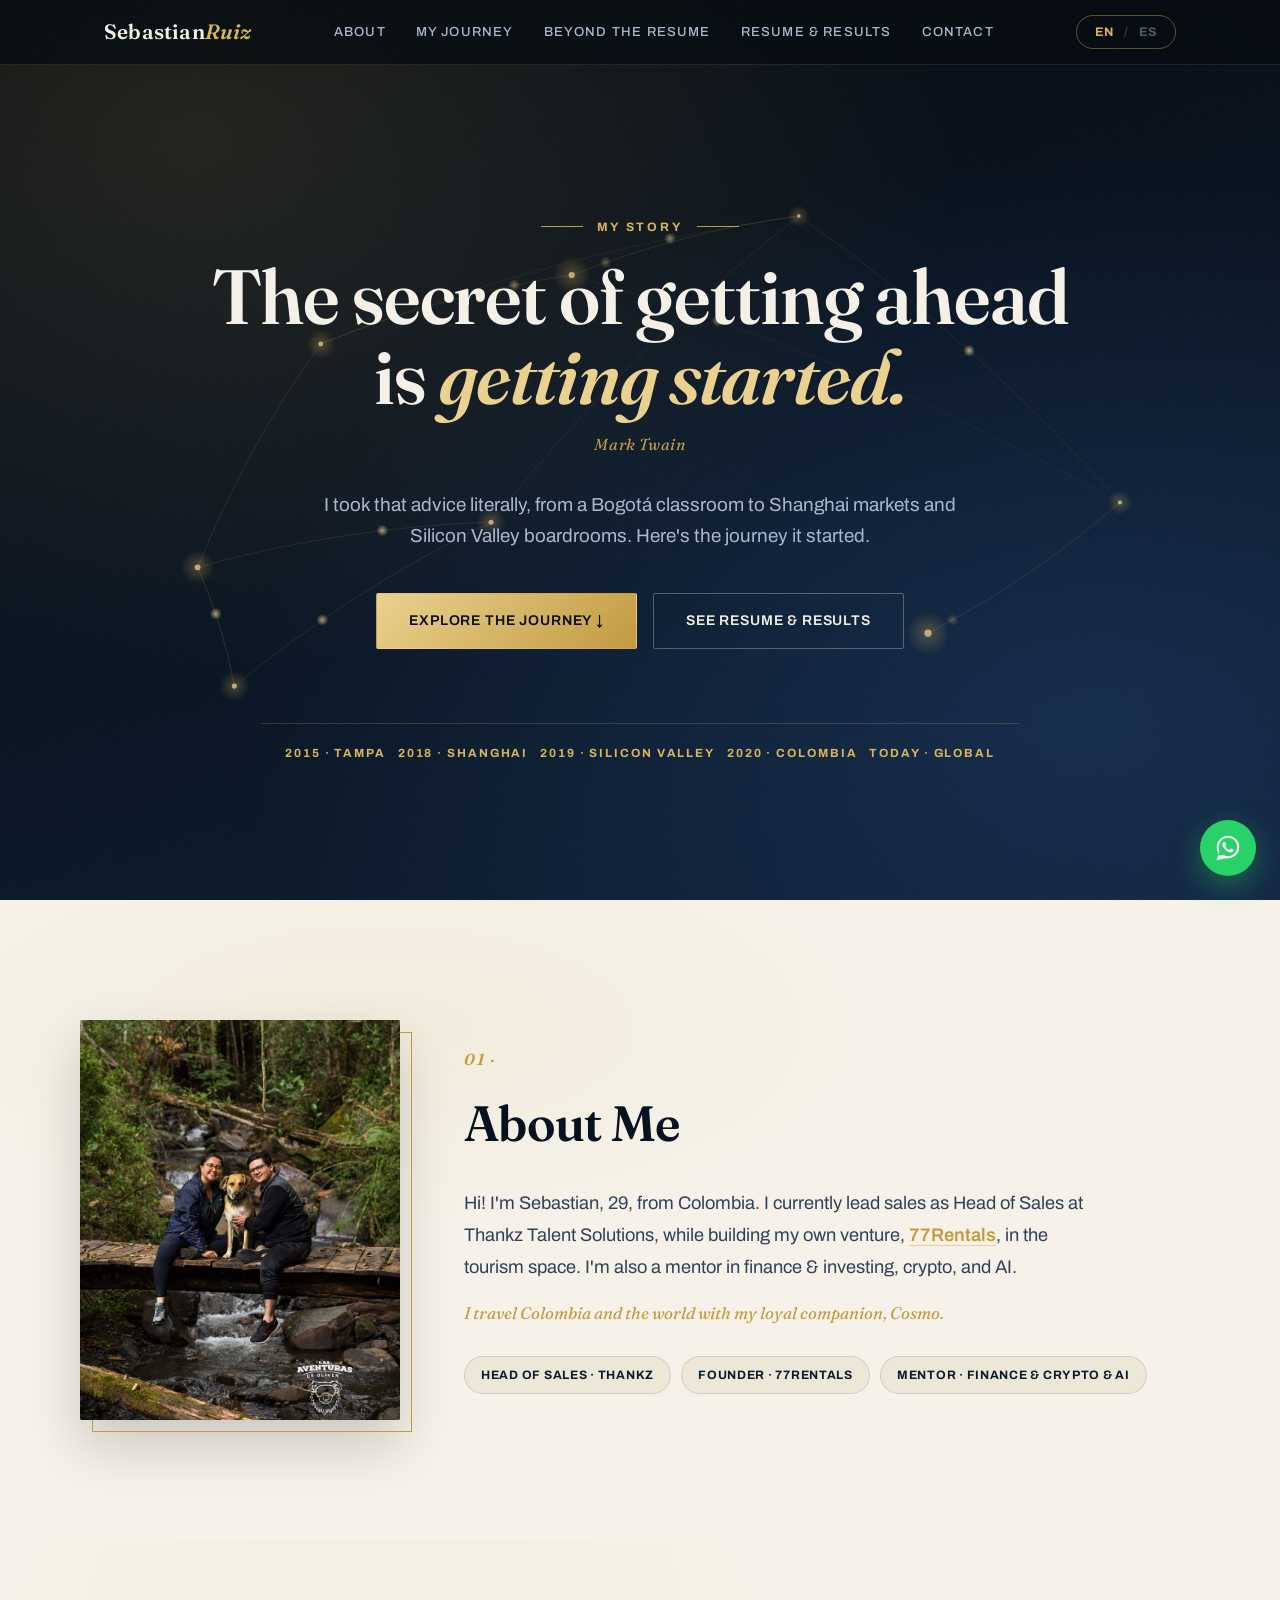
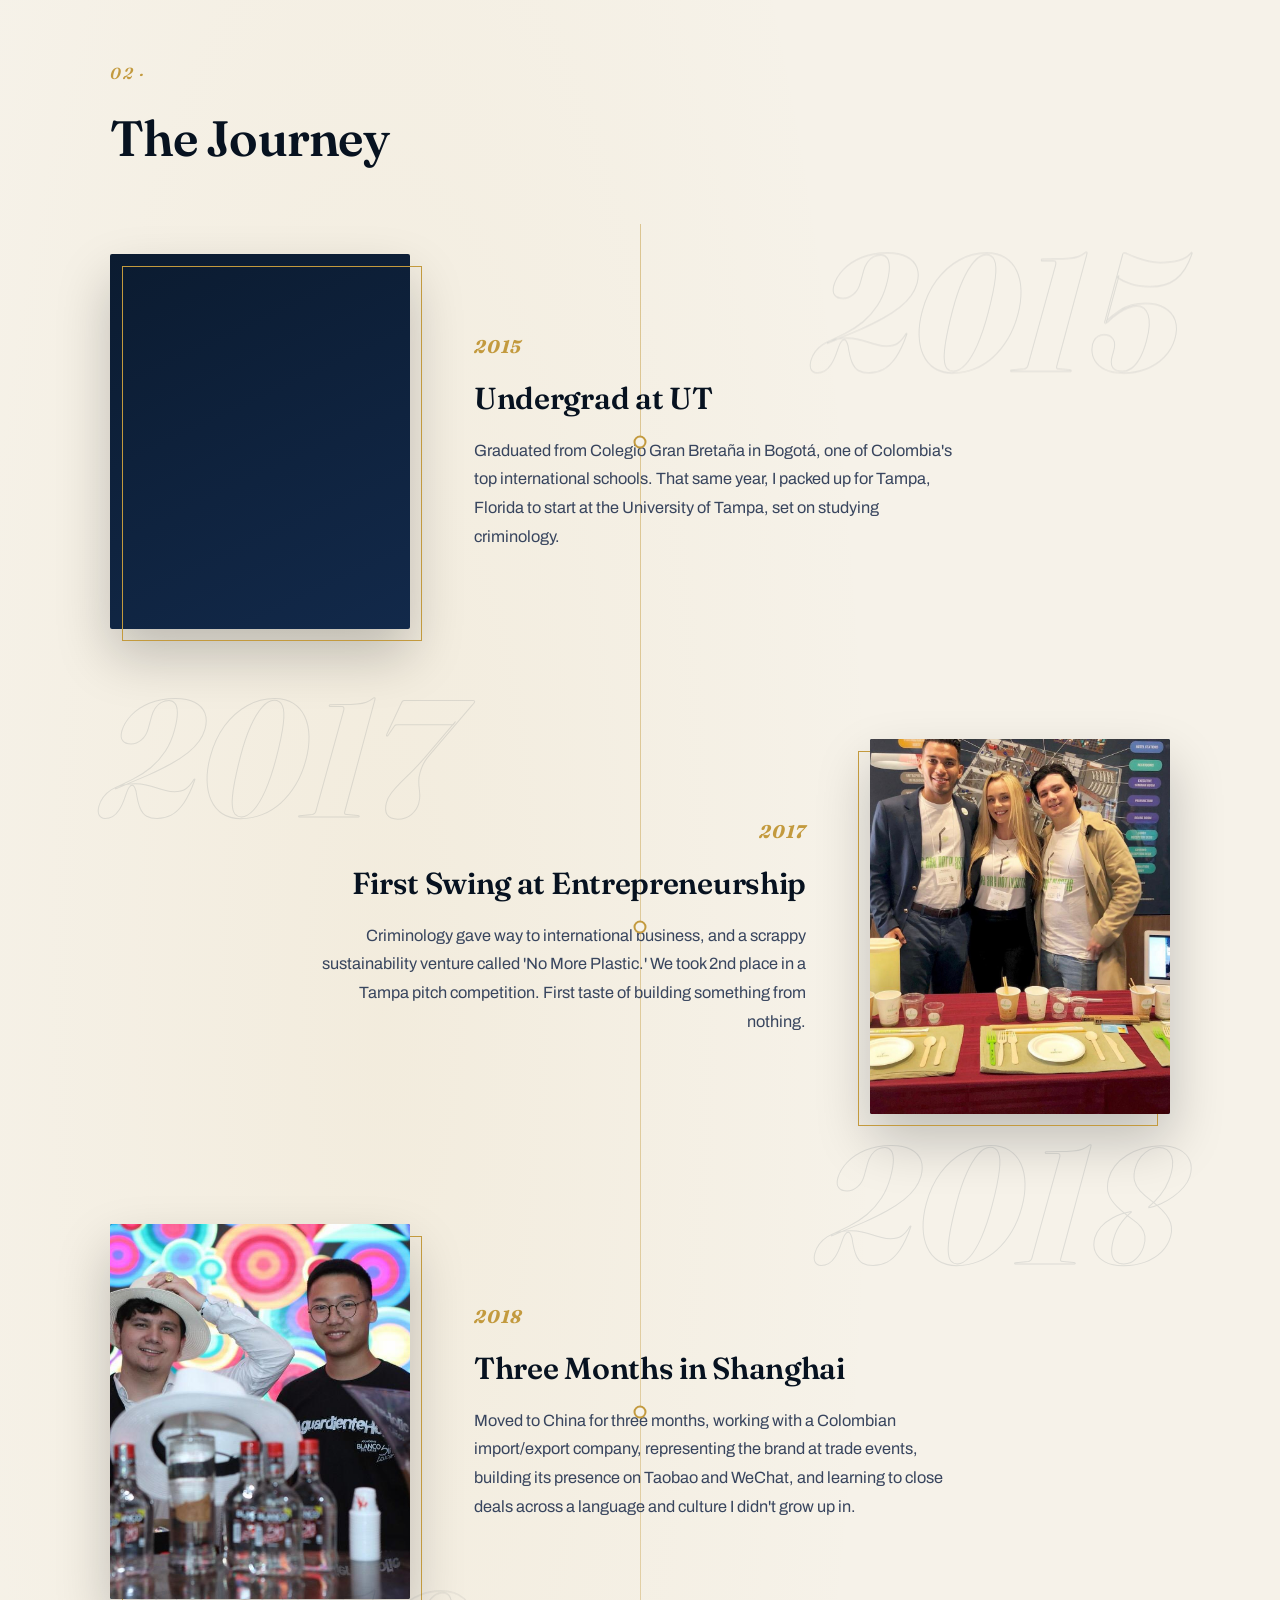
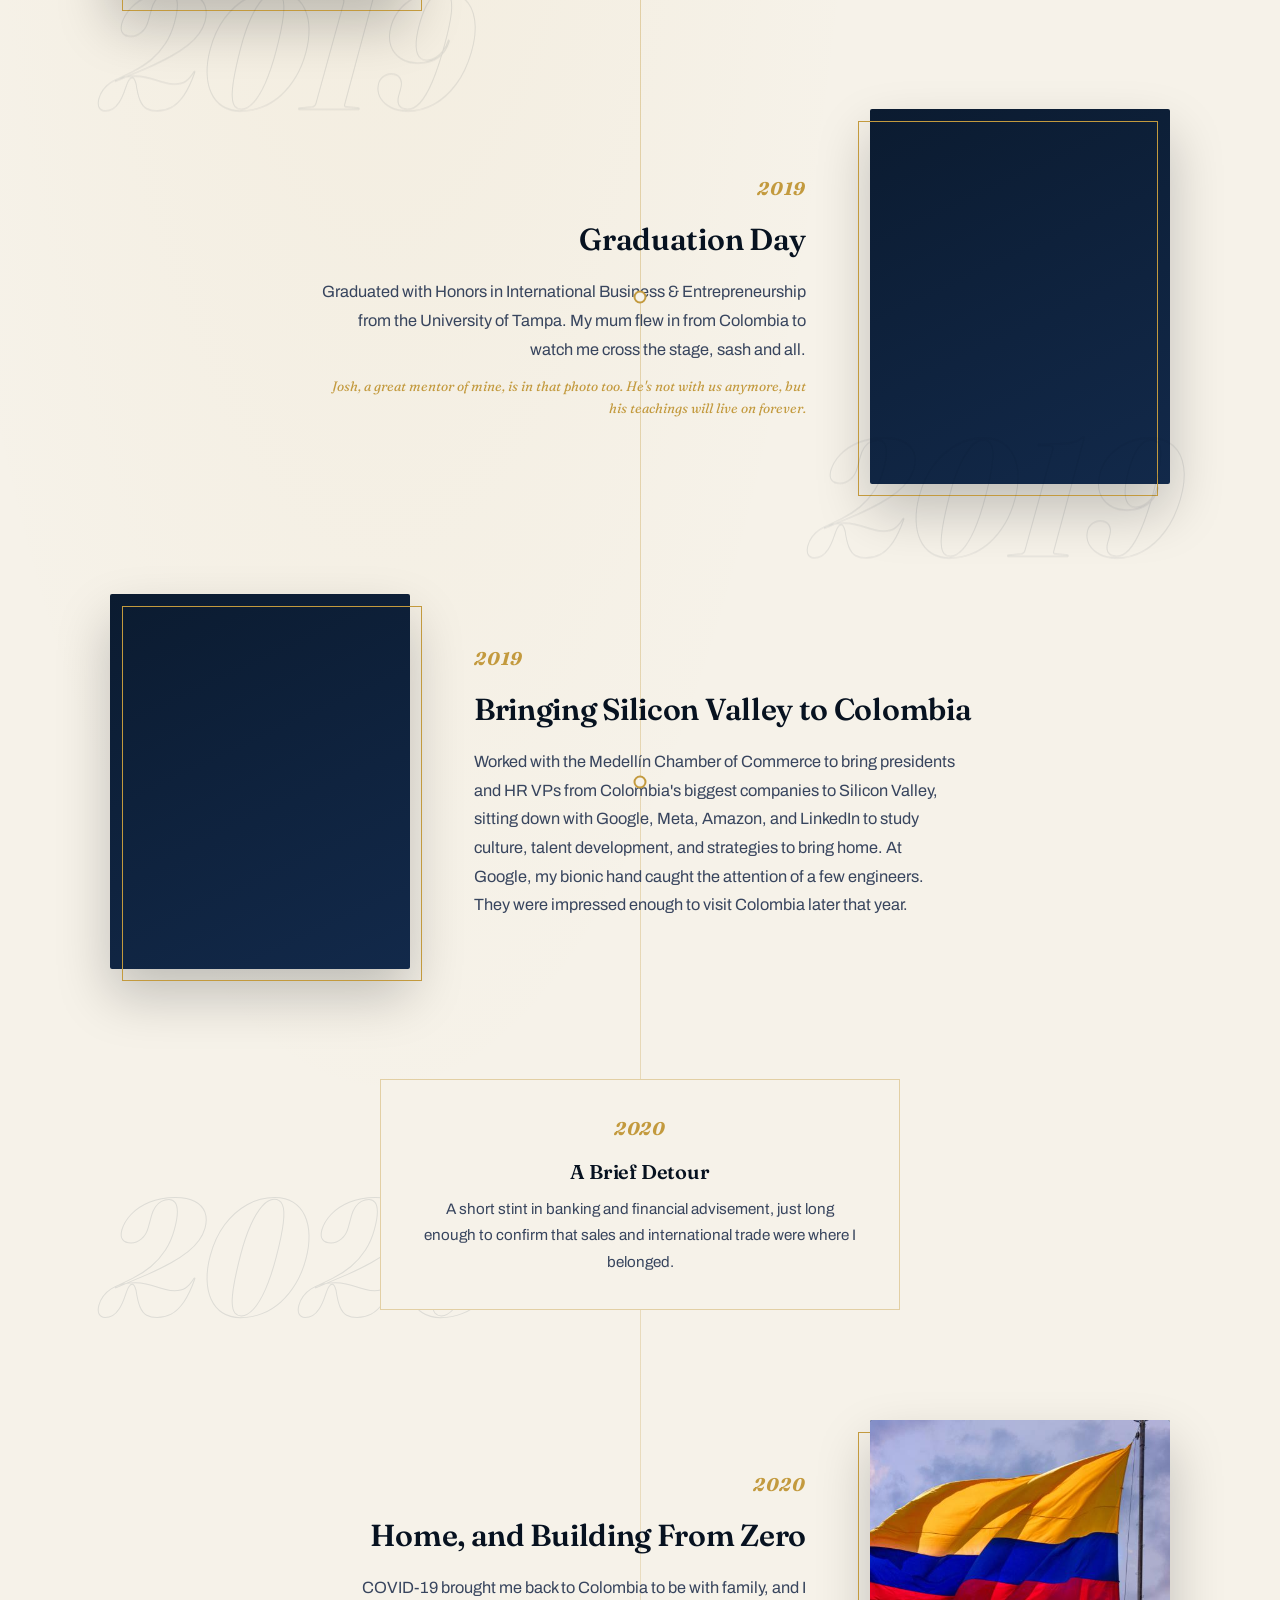
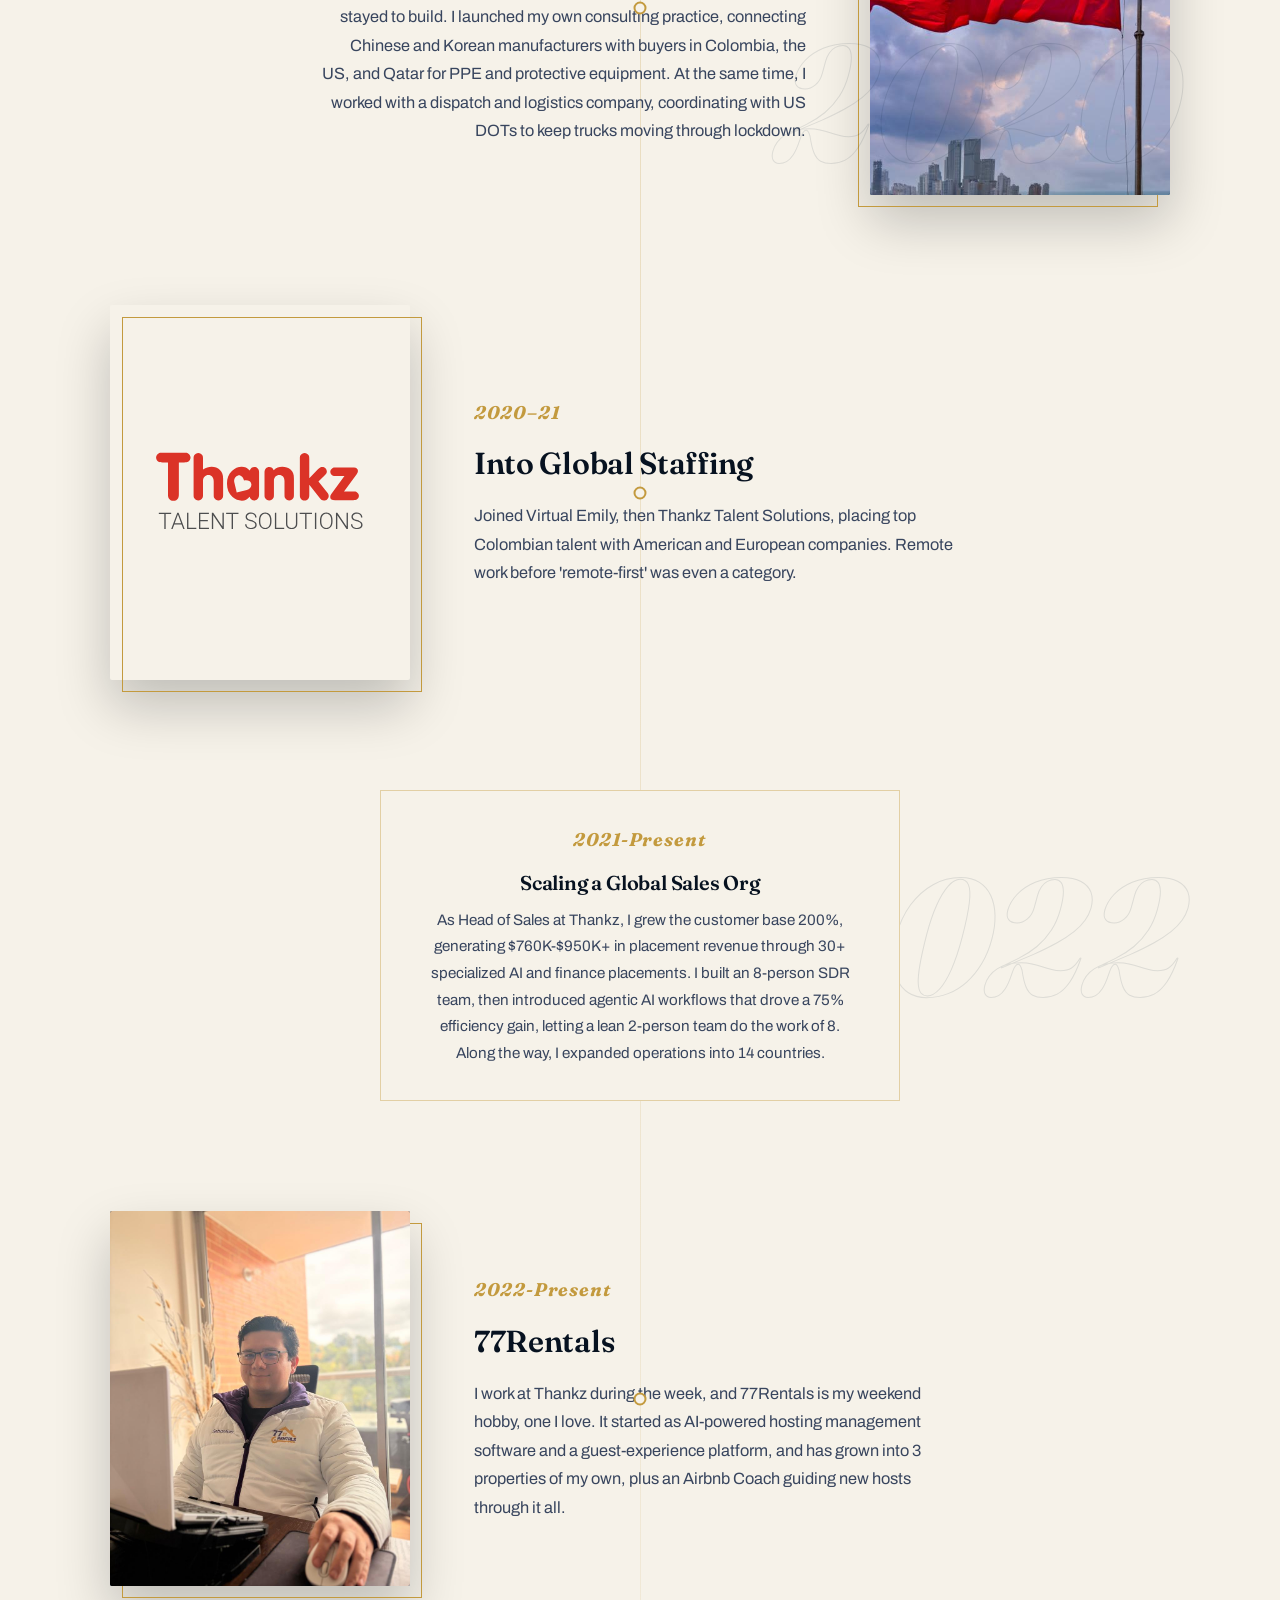
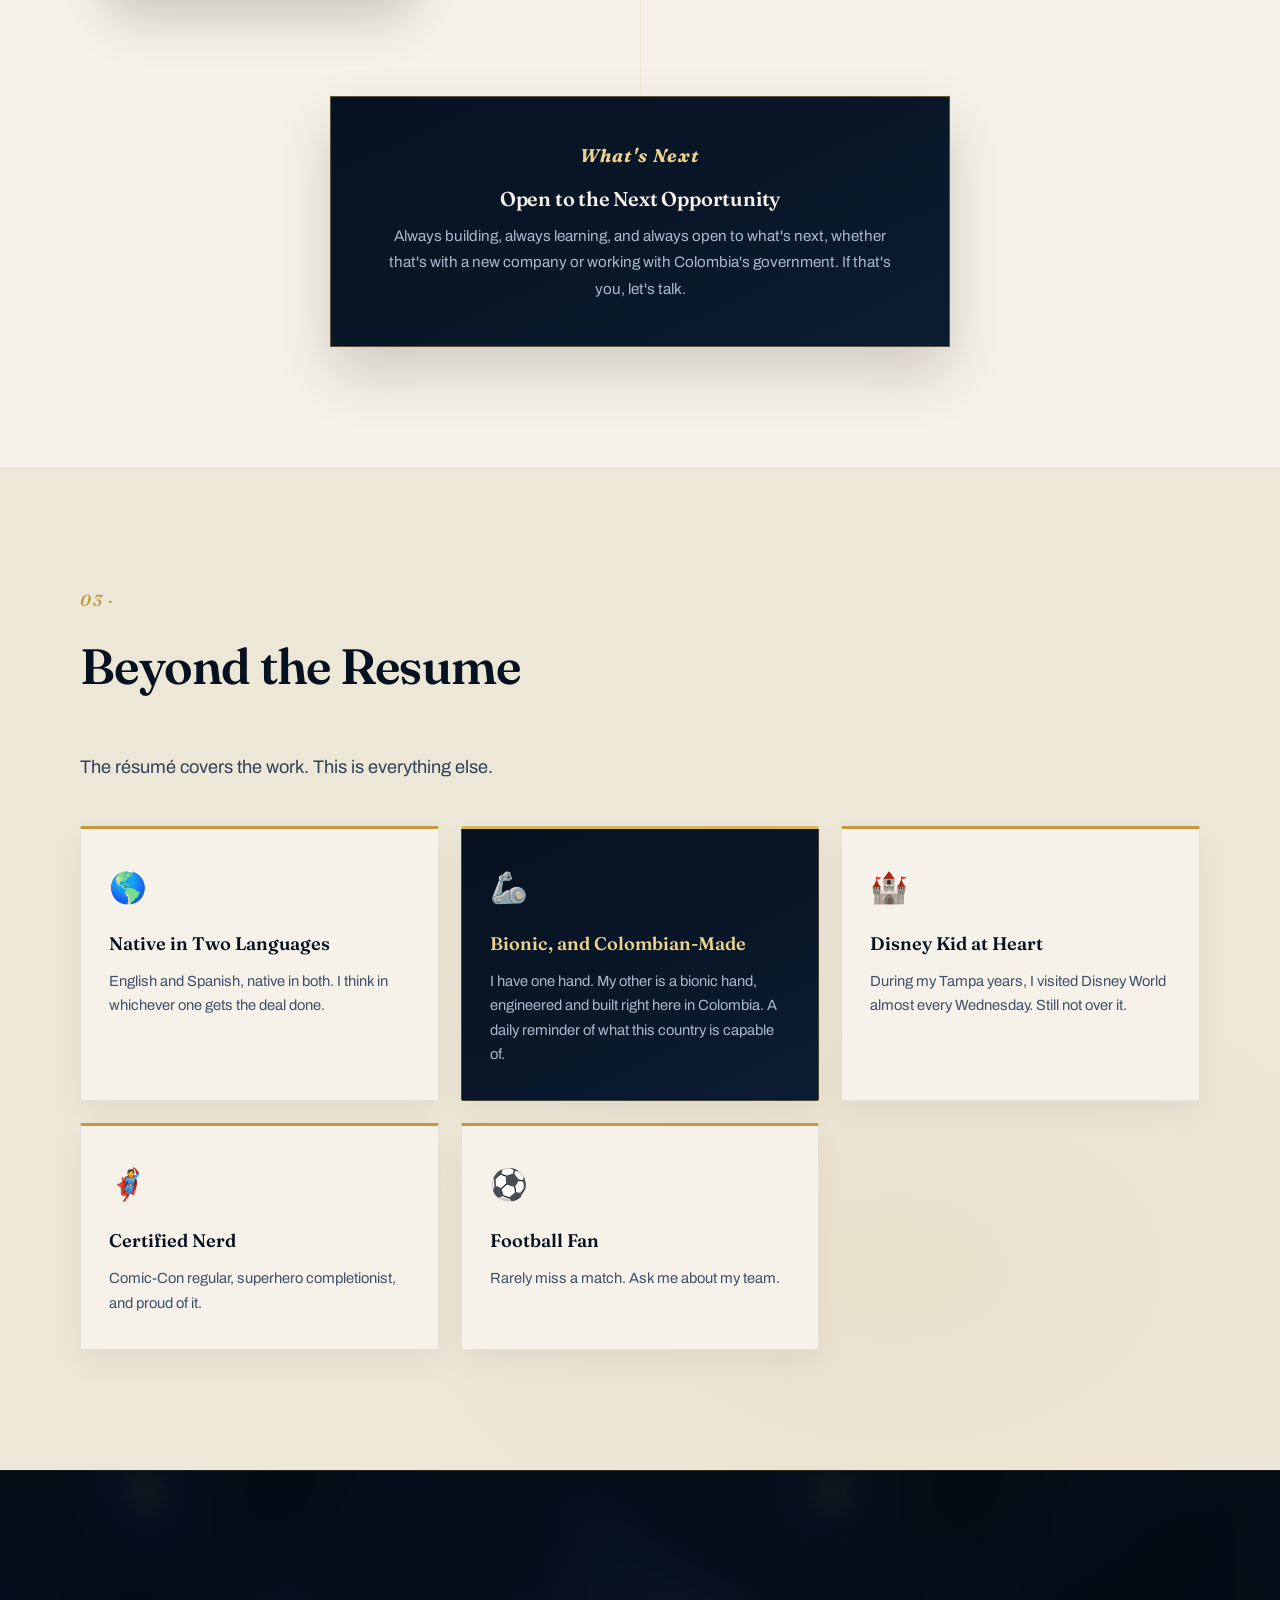
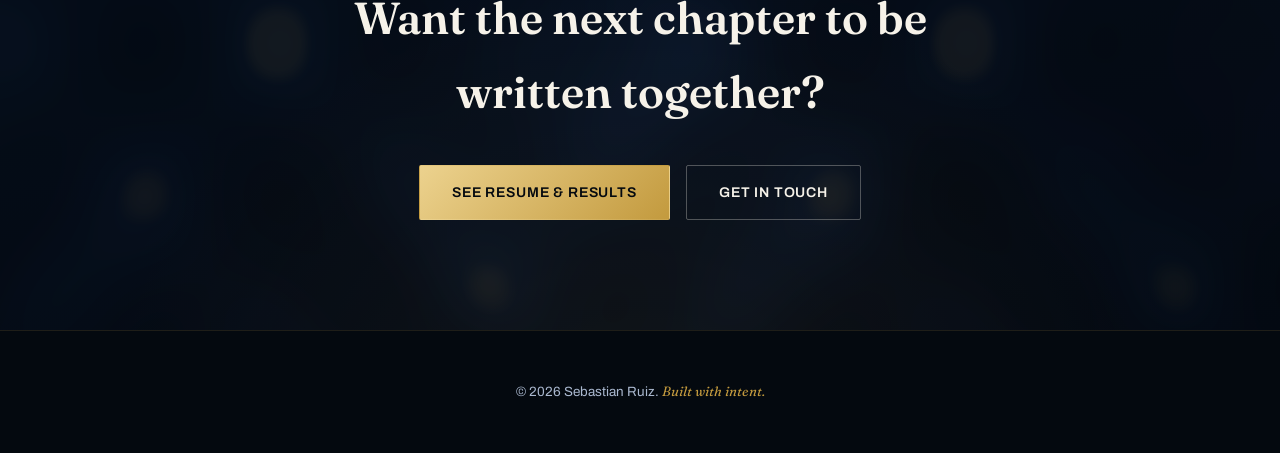
==== commit a7c5ac8f: "Reframe 77Rentals as weekend hobby alongside Thankz role Drops the "building my own thing" framing i" ====
--- a/index.html
+++ b/index.html
@@ -204,7 +204,7 @@
         <div class="journey-content">
           <span class="journey-year">2022-<span data-en="Present" data-es="Presente">Present</span></span>
           <h3>77Rentals</h3>
-          <p data-en="Part-time, building my own thing, again. 77Rentals started as AI-powered hosting management software and a guest-experience platform, and has grown into a hobby I keep building: 3 properties of my own, and an Airbnb Coach guiding new hosts through it all." data-es="A tiempo parcial, construyendo lo mío otra vez. 77Rentals empezó como software de gestión de hospedaje impulsado por IA y una plataforma de experiencia para huéspedes, y se ha convertido en un pasatiempo que sigo construyendo: 3 propiedades propias, y como Airbnb Coach guiando a nuevos anfitriones en el camino.">Part-time, building my own thing, again. 77Rentals started as AI-powered hosting management software and a guest-experience platform, and has grown into a hobby I keep building: 3 properties of my own, and an Airbnb Coach guiding new hosts through it all.</p>
+          <p data-en="I work at Thankz during the week, and 77Rentals is my weekend hobby, one I love. It started as AI-powered hosting management software and a guest-experience platform, and has grown into 3 properties of my own, plus an Airbnb Coach guiding new hosts through it all." data-es="Trabajo en Thankz entre semana, y 77Rentals es mi pasatiempo de fin de semana, uno que me encanta. Empezó como software de gestión de hospedaje impulsado por IA y una plataforma de experiencia para huéspedes, y se ha convertido en 3 propiedades propias, además de ser Airbnb Coach guiando a nuevos anfitriones en el camino.">I work at Thankz during the week, and 77Rentals is my weekend hobby, one I love. It started as AI-powered hosting management software and a guest-experience platform, and has grown into 3 properties of my own, plus an Airbnb Coach guiding new hosts through it all.</p>
         </div>
       </div>
 
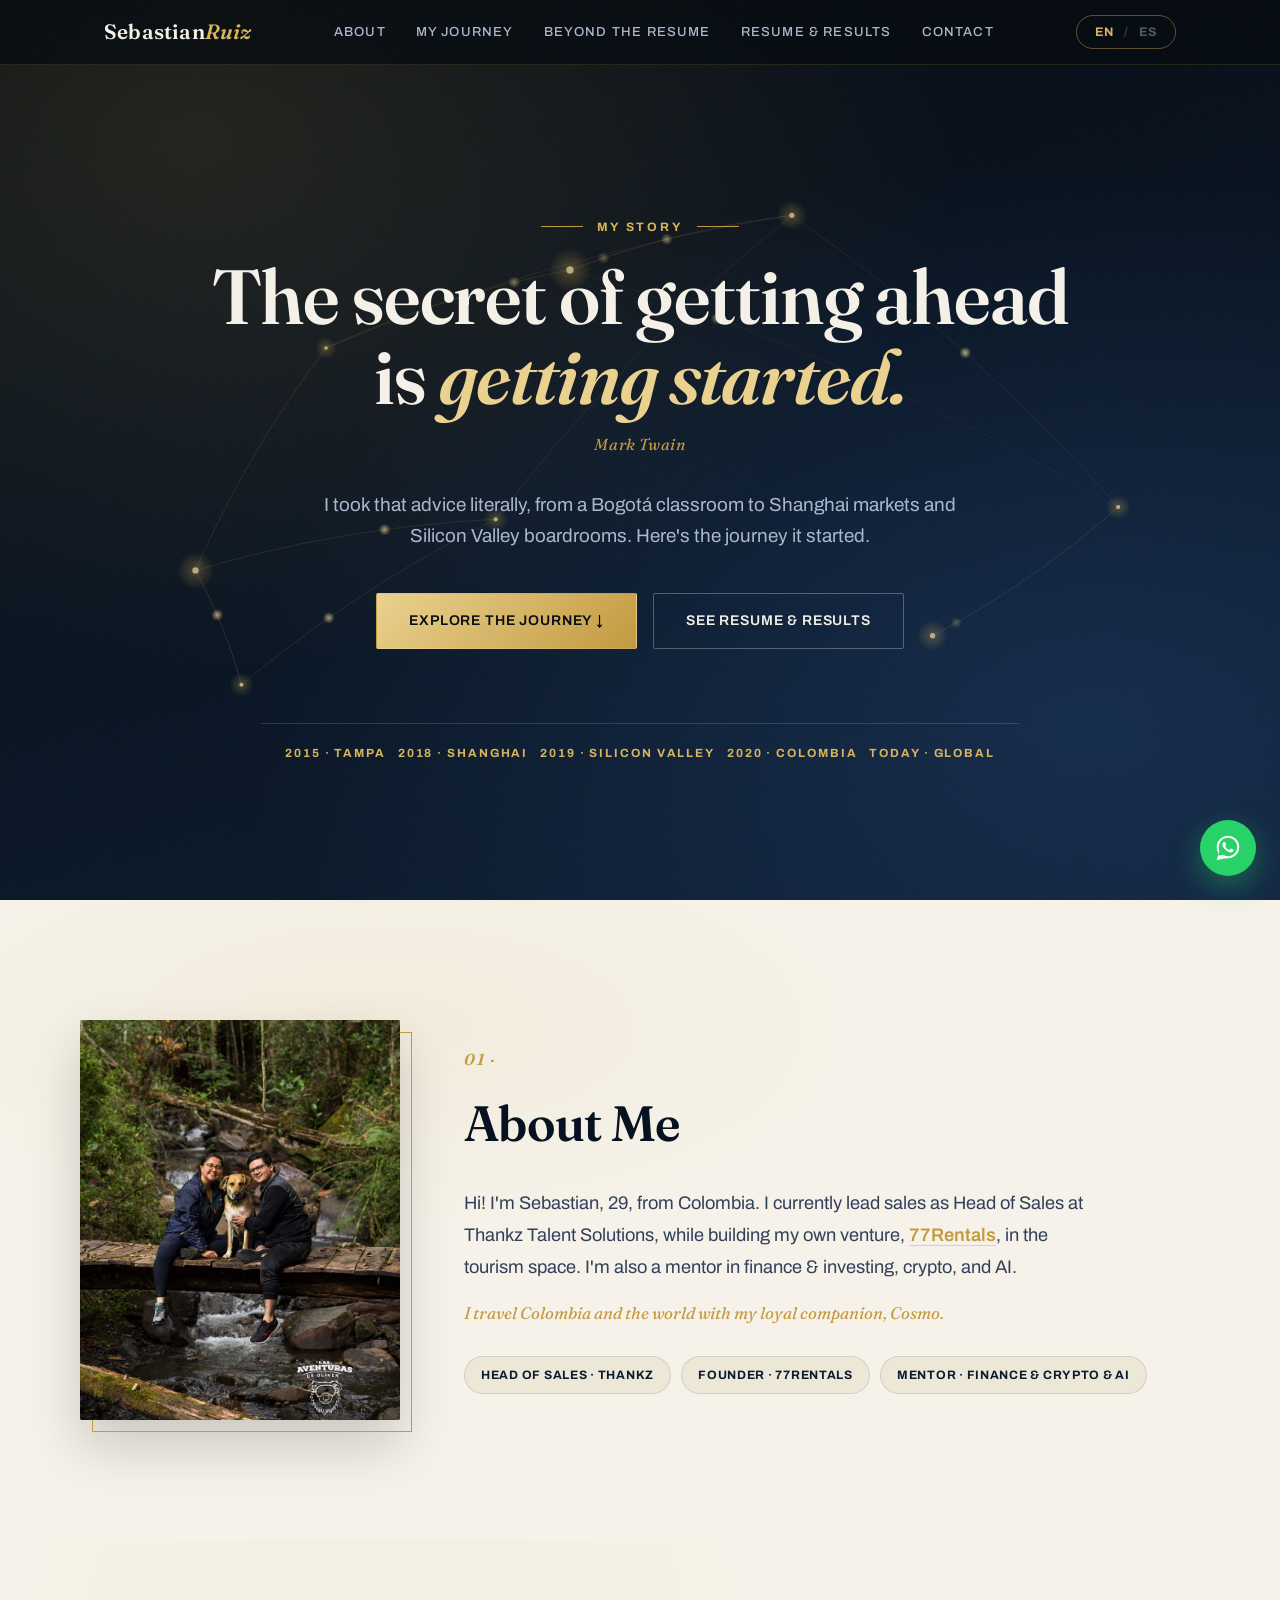
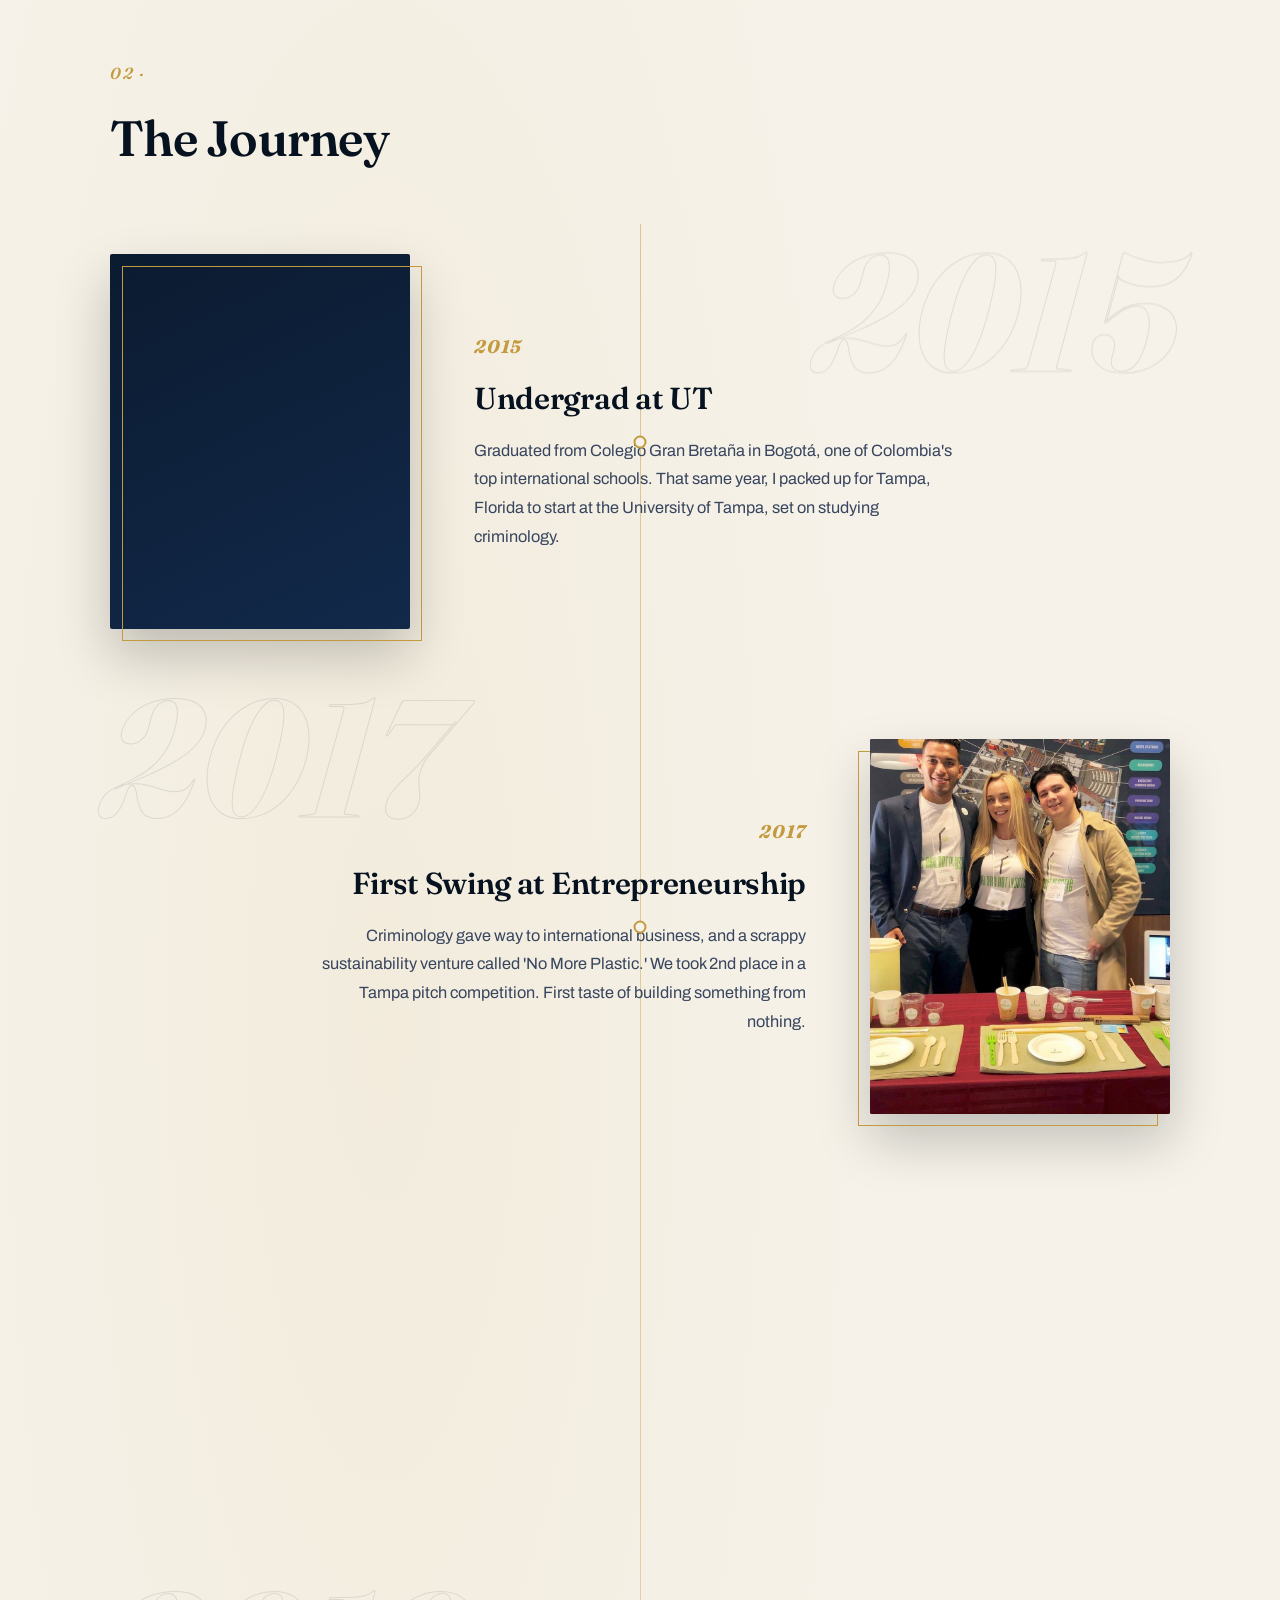
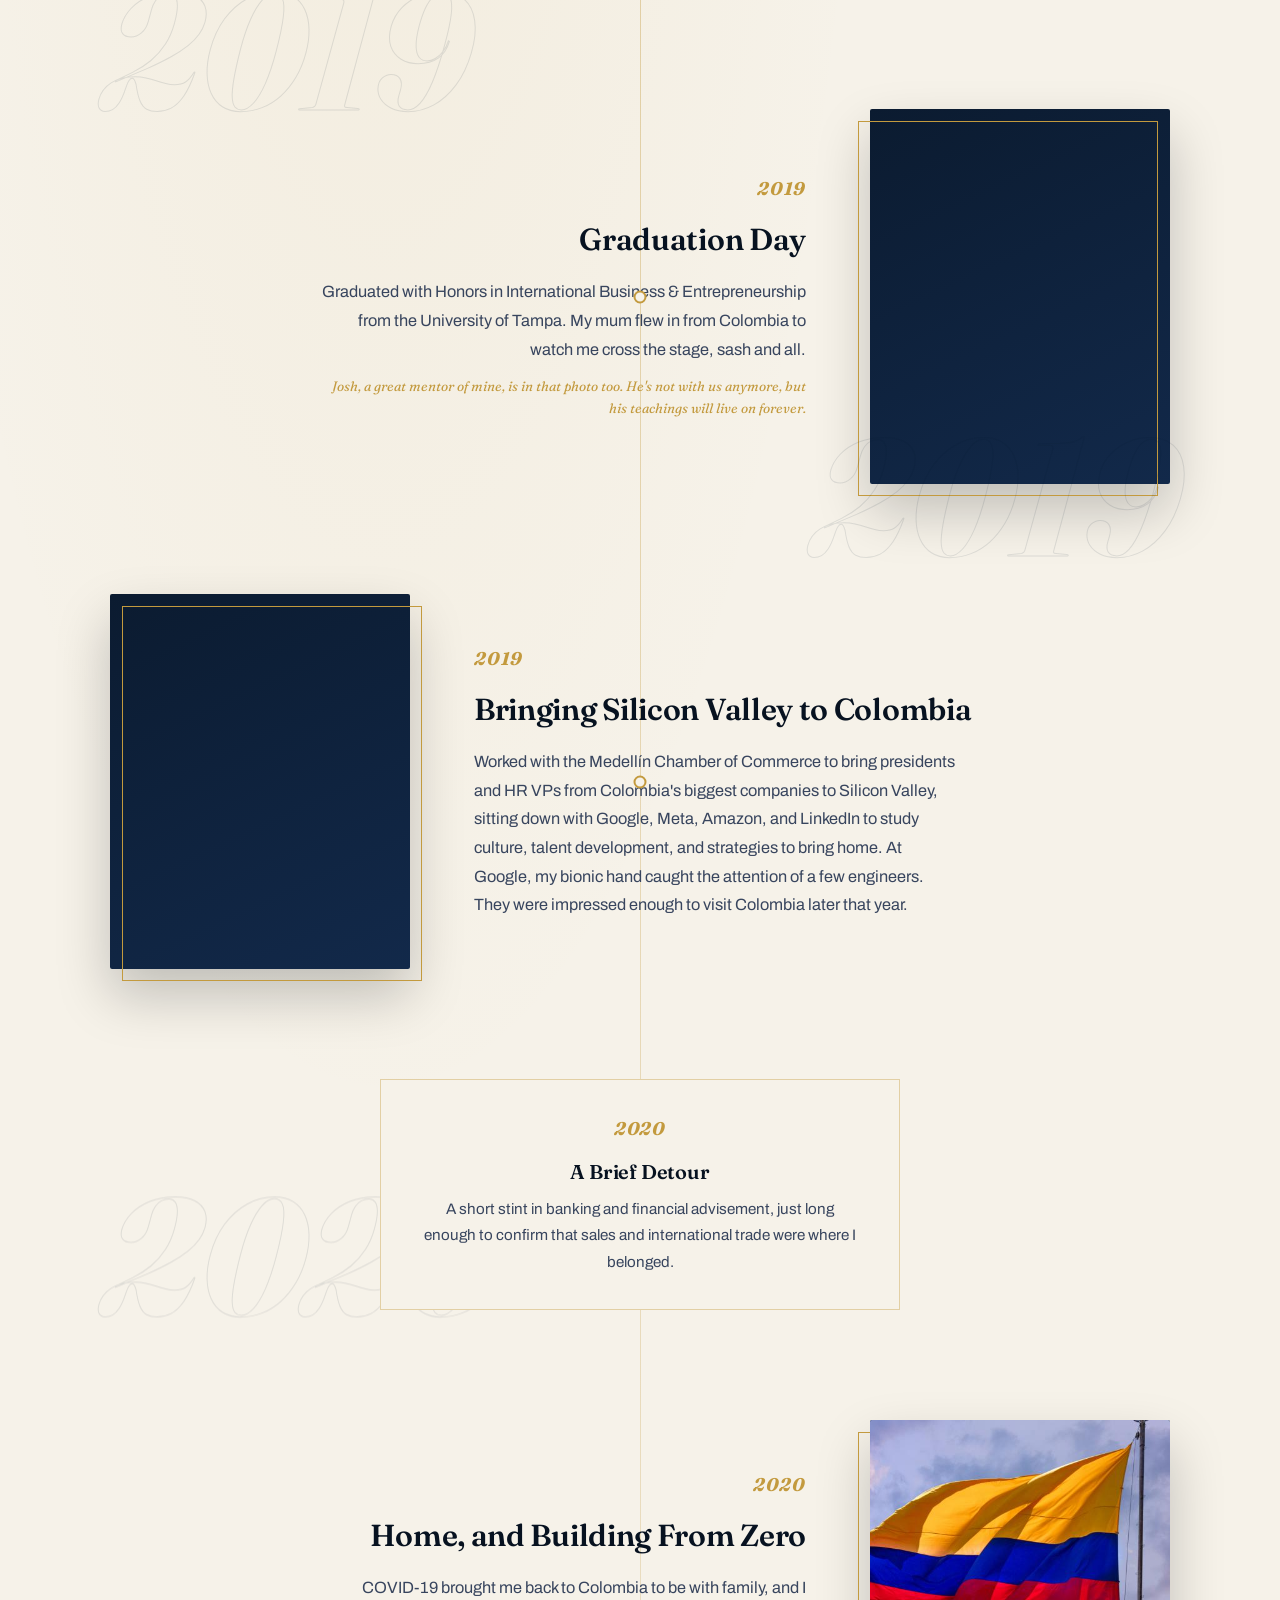
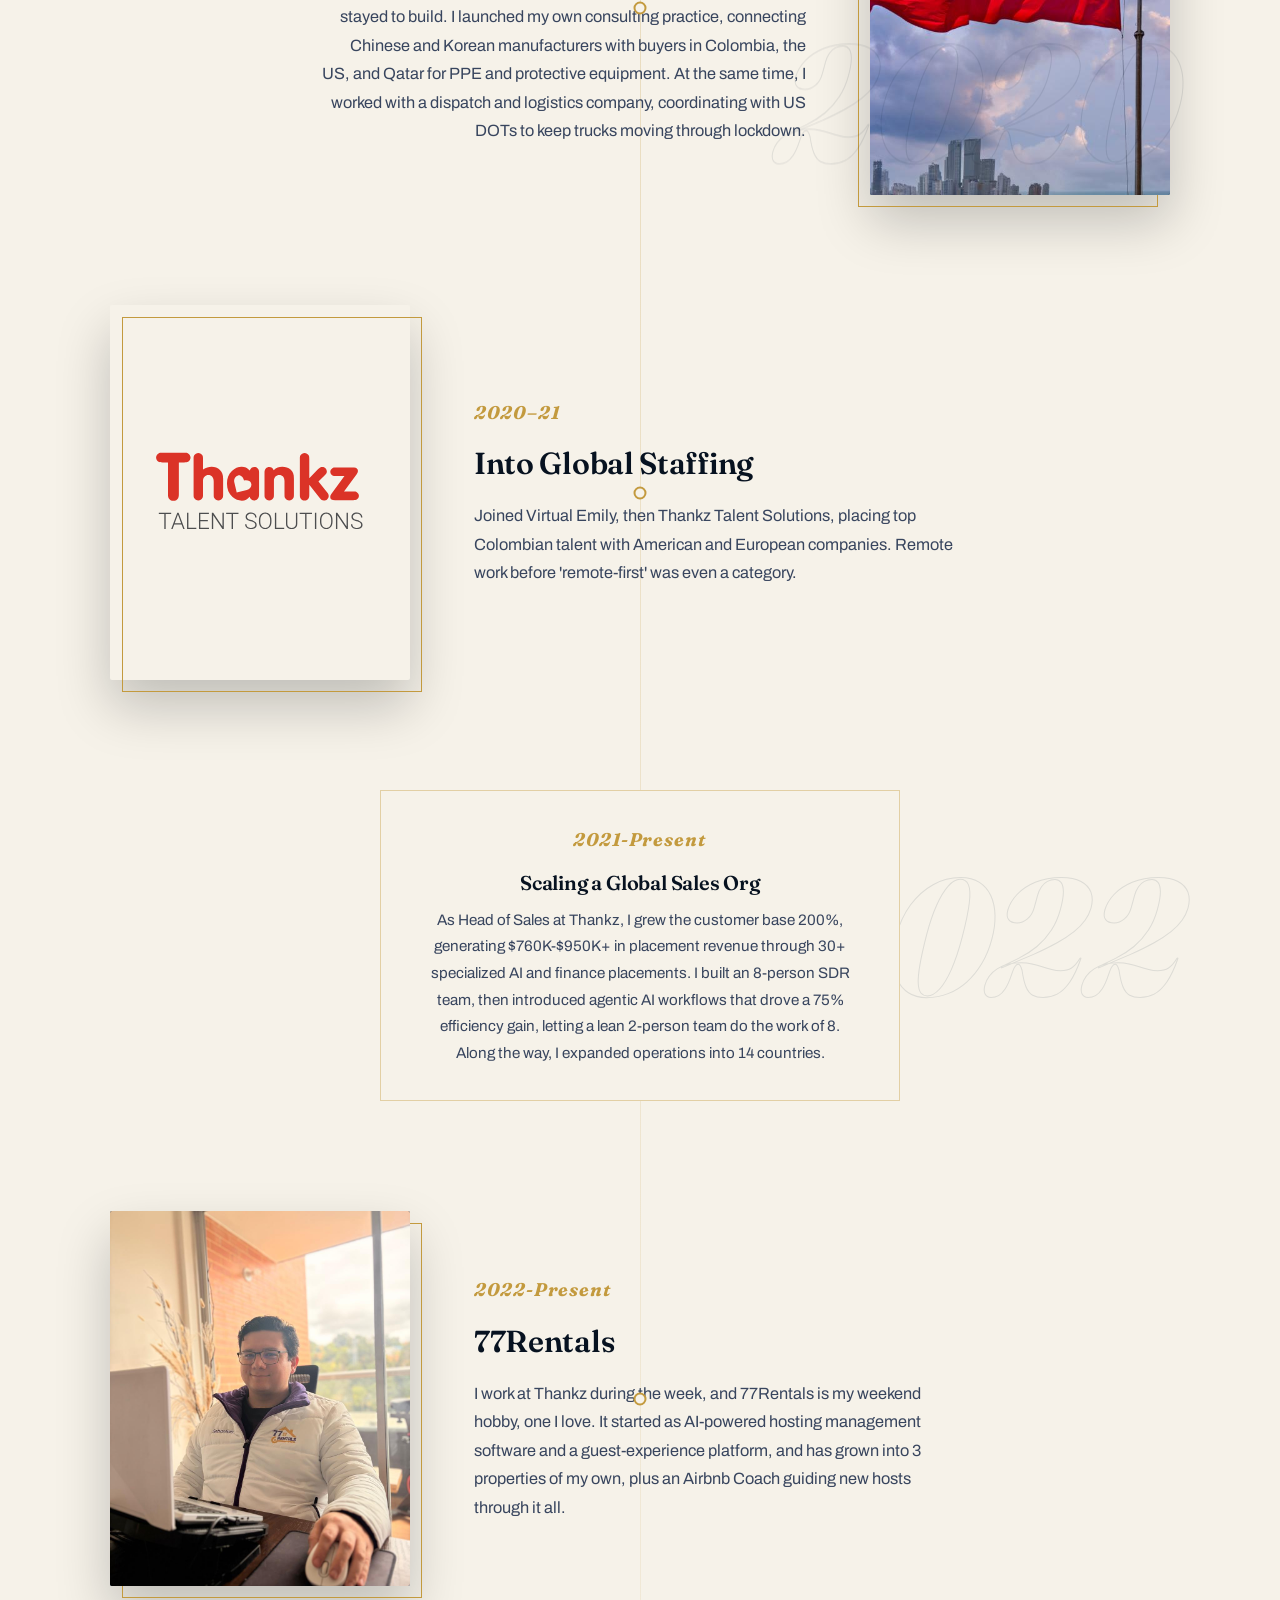
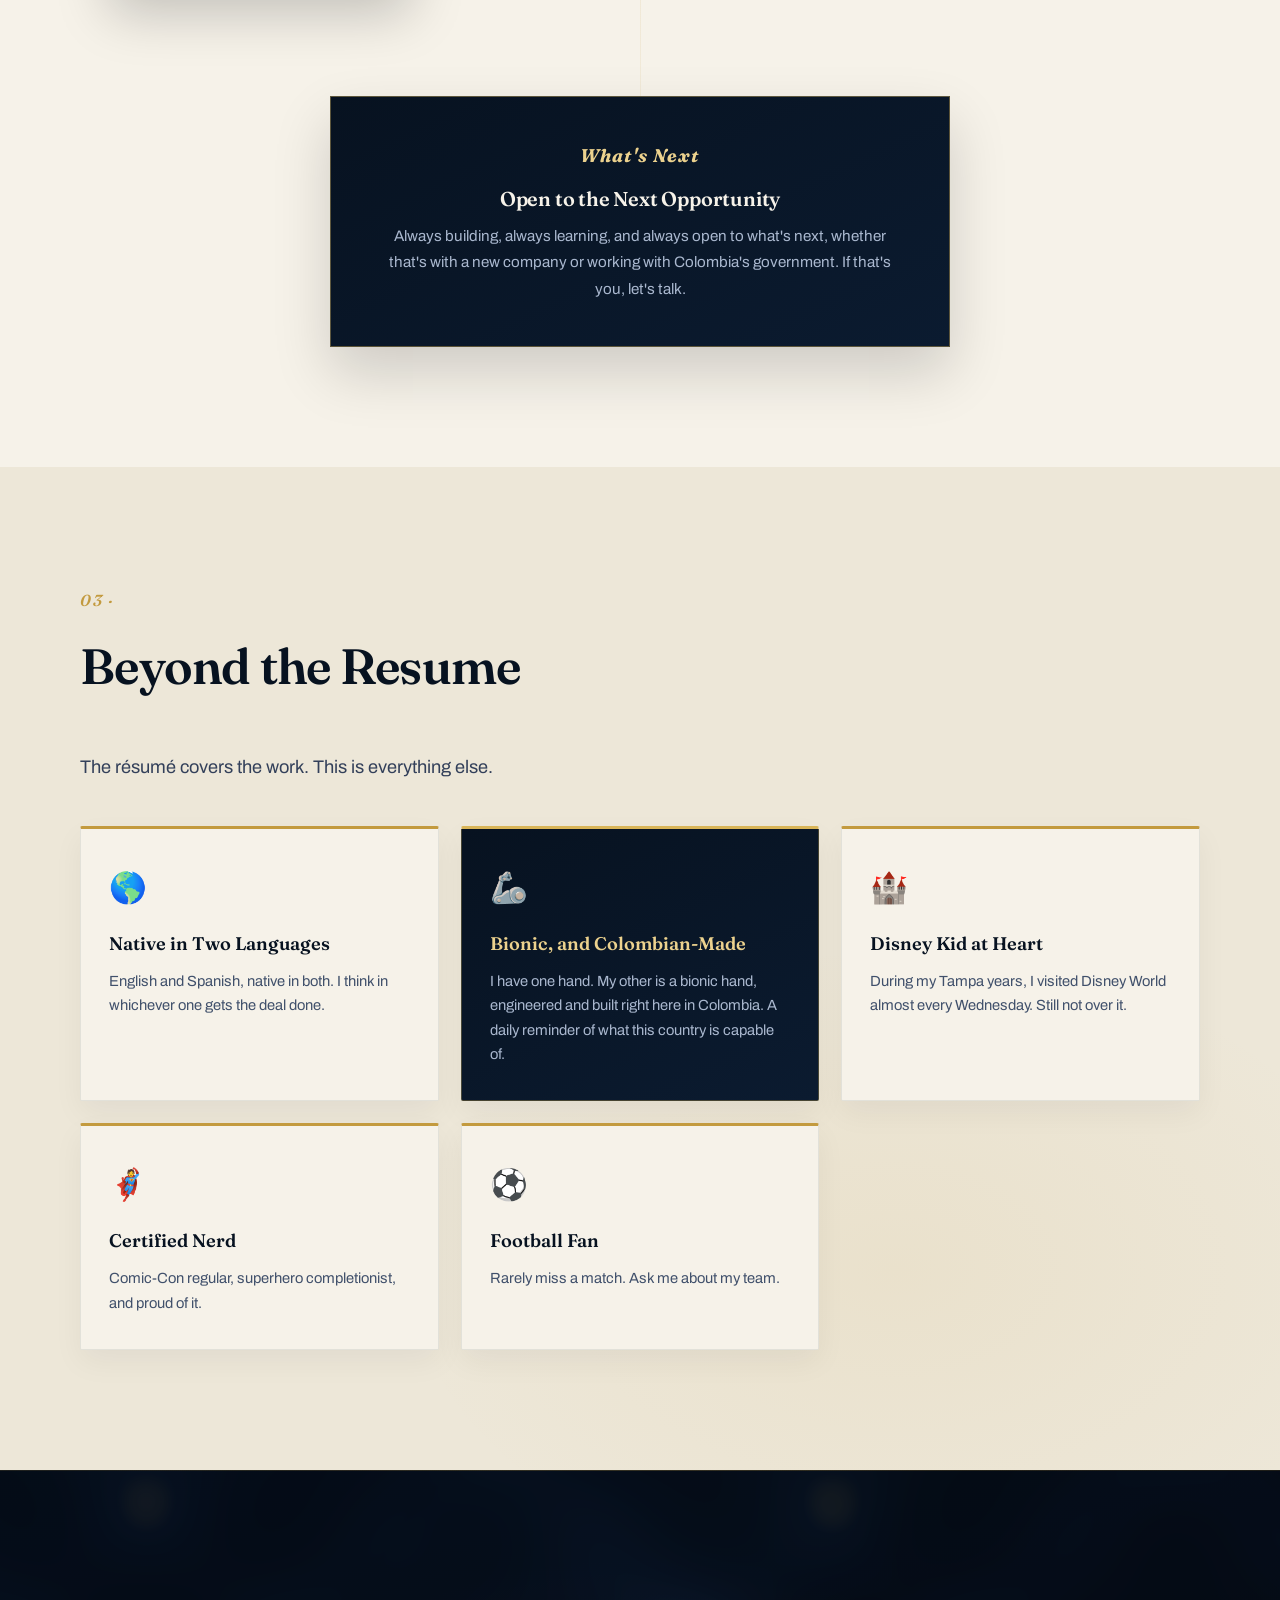
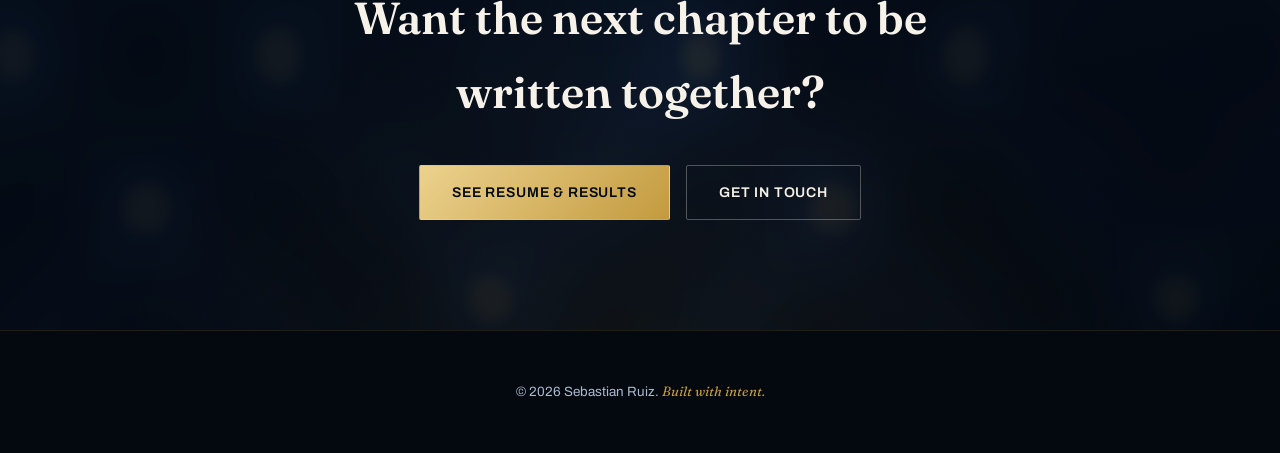
==== commit c3adf15f: "Make About Me photo full-bleed on mobile, add CSS cache-busting Photo now breaks out of section padd" ====
--- a/index.html
+++ b/index.html
@@ -20,7 +20,7 @@
 <link rel="preconnect" href="https://fonts.googleapis.com">
 <link rel="preconnect" href="https://fonts.gstatic.com" crossorigin>
 <link href="https://fonts.googleapis.com/css2?family=Archivo:wght@400;500;600;700&family=Fraunces:ital,opsz,wght@0,9..144,400..700;1,9..144,400..700&display=swap" rel="stylesheet">
-<link rel="stylesheet" href="css/style.css">
+<link rel="stylesheet" href="css/style.css?v=6fa84cb6">
 
 <script type="application/ld+json">
 {
--- a/css/style.css
+++ b/css/style.css
@@ -1076,9 +1076,21 @@
 
 @media (max-width: 900px) {
   .about-inner { grid-template-columns: 1fr; text-align: center; }
-  .about-photo { max-width: 280px; margin: 0 auto; }
+  .about-photo { max-width: 420px; width: 100%; margin: 0 auto 8px; }
   .about-tags { justify-content: center; }
   .about-content .eyebrow, .about-content h2 { text-align: center; }
+}
+@media (max-width: 640px) {
+  /* Full-bleed: break out of the section's side padding so the photo
+     reads as a proper hero image instead of a shrunken thumbnail. */
+  .about-photo {
+    max-width: none;
+    width: 100vw;
+    margin: 0 calc(50% - 50vw) 24px;
+    aspect-ratio: 4 / 3;
+    border-radius: 0;
+  }
+  .about-photo::before { display: none; }
 }
 
 /* ============================================================
